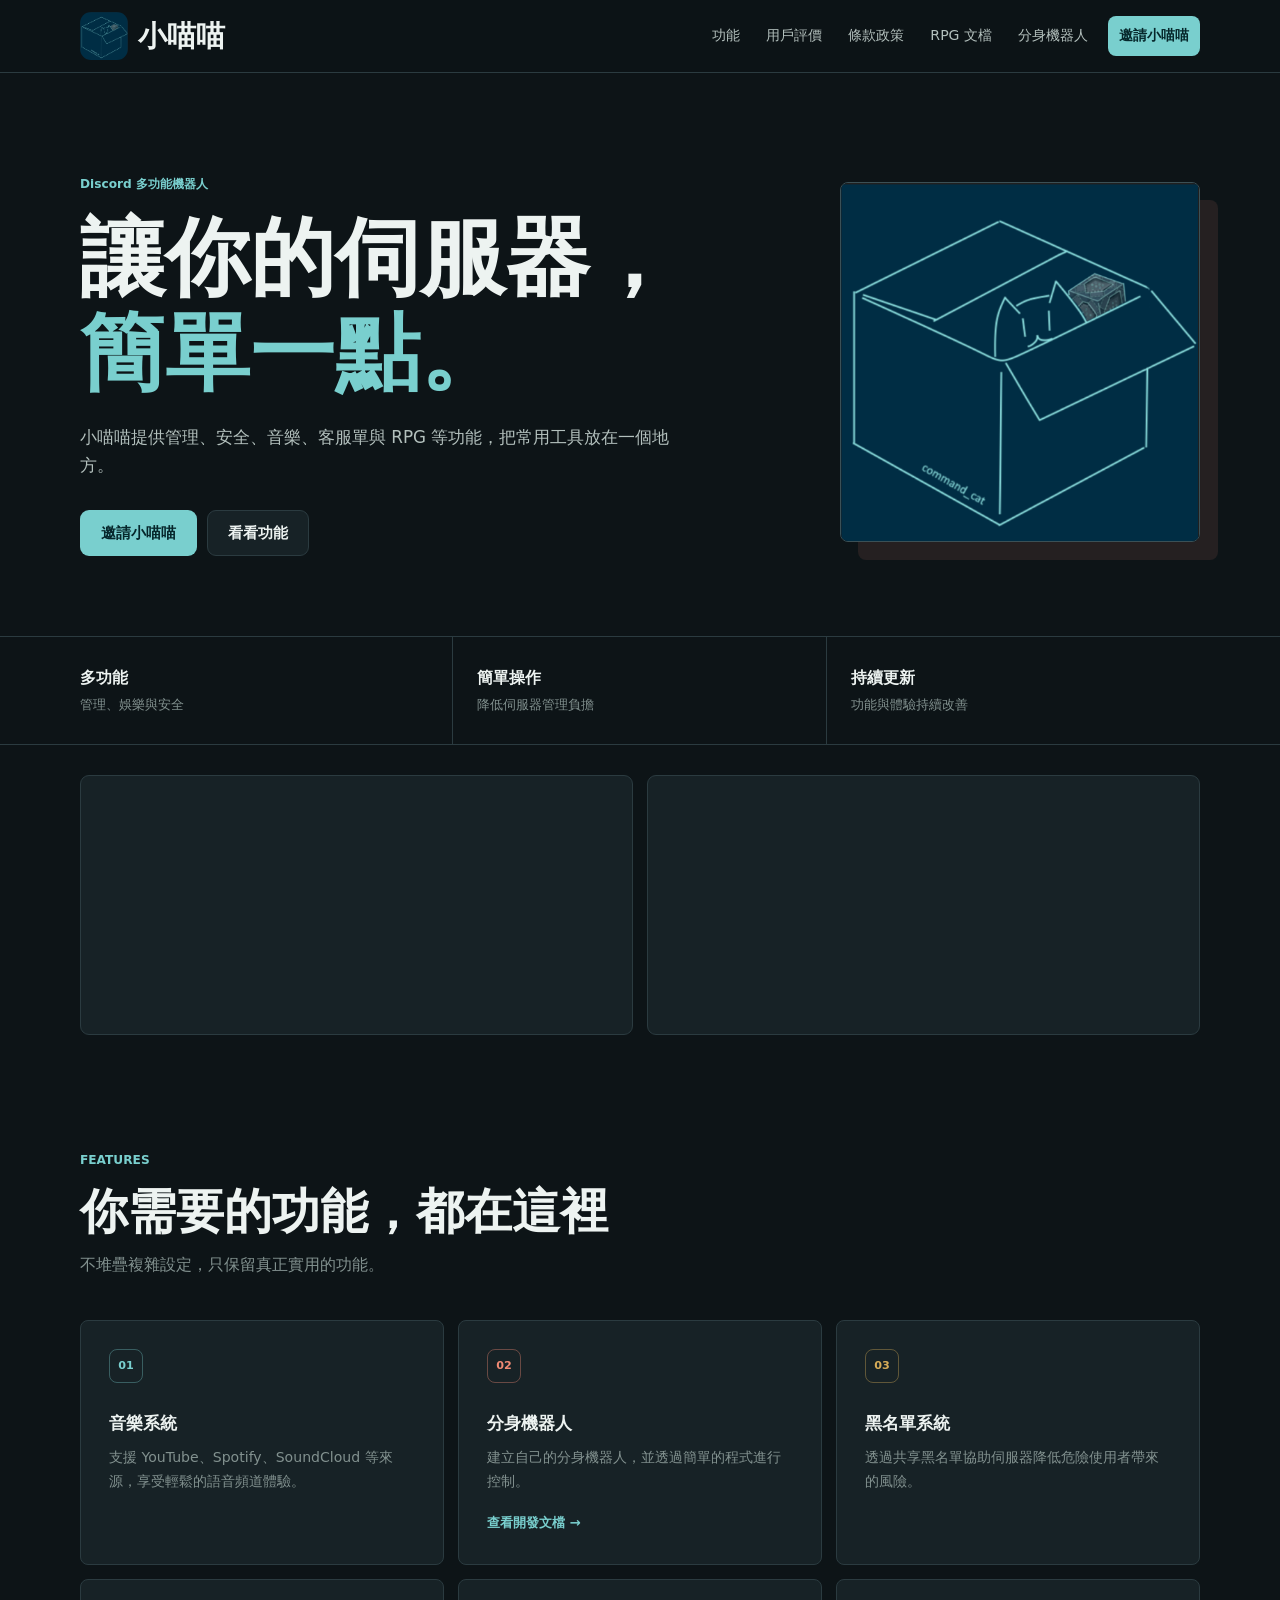
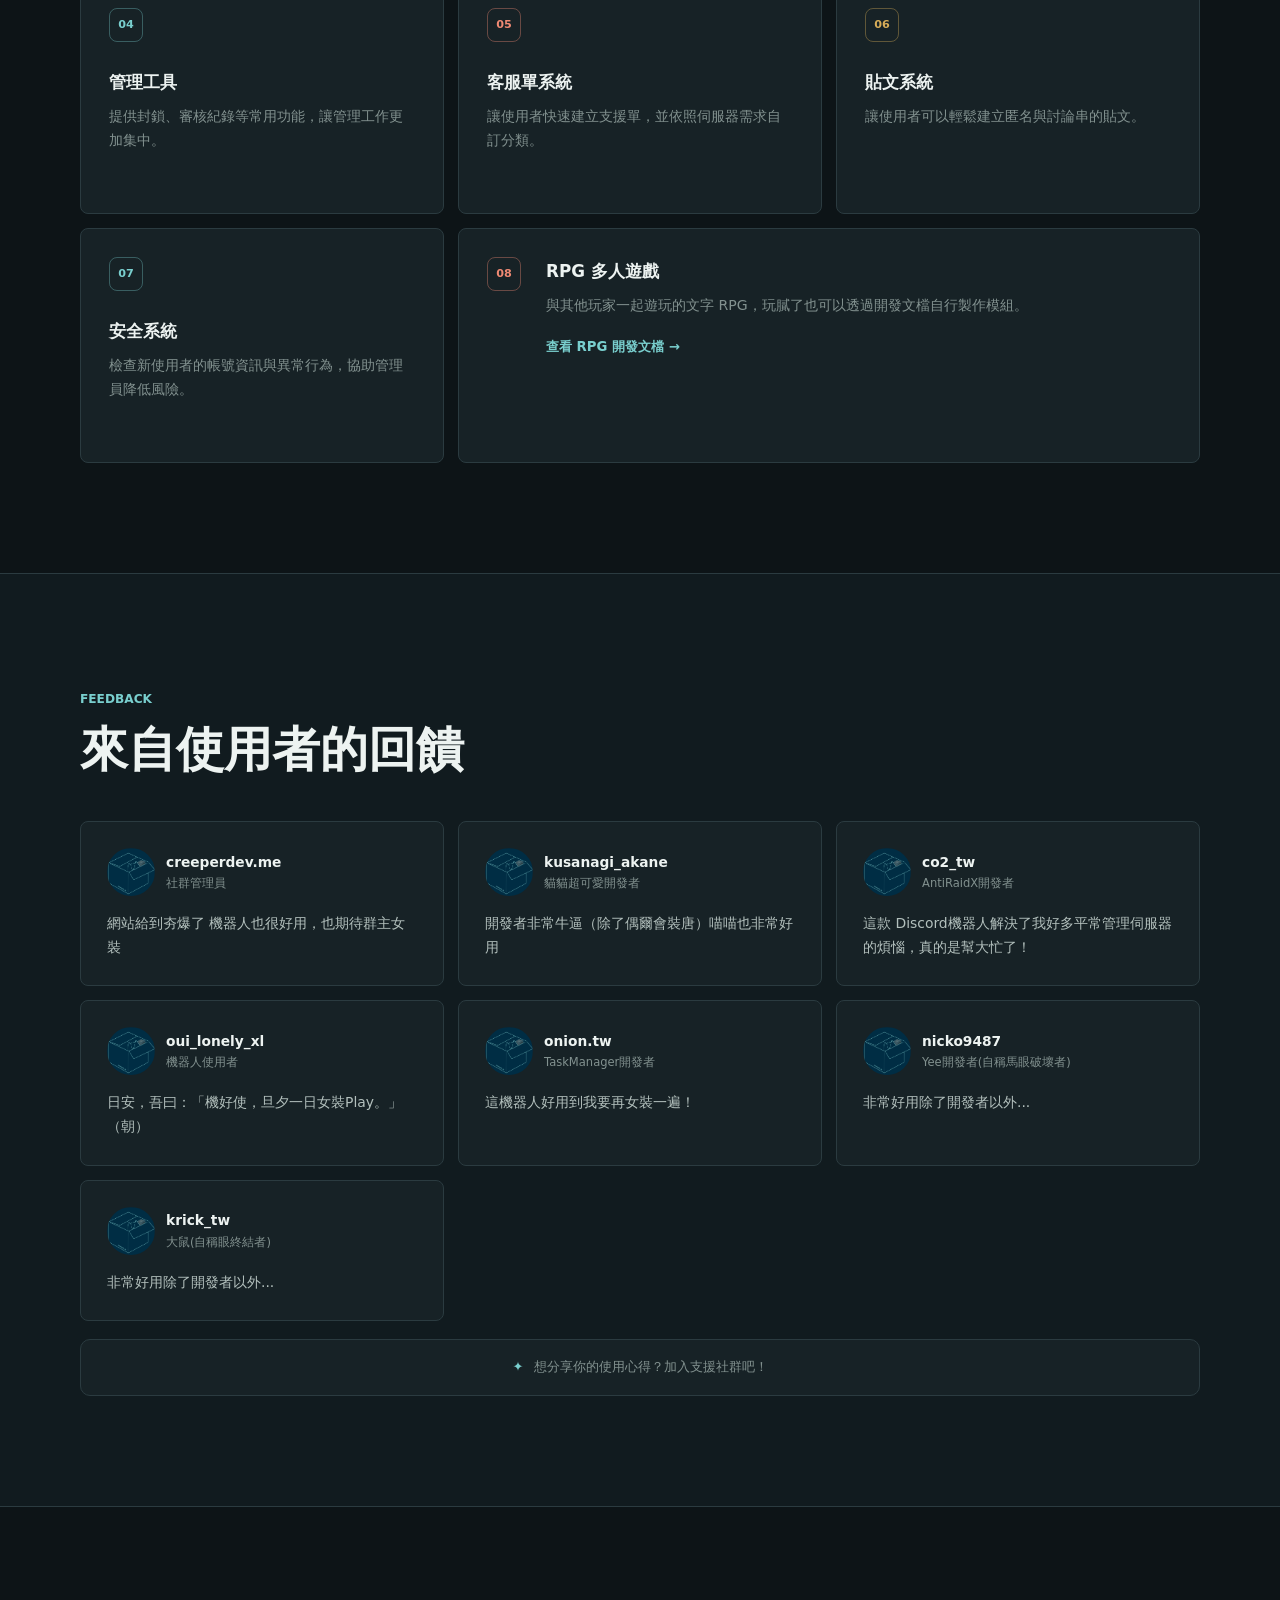
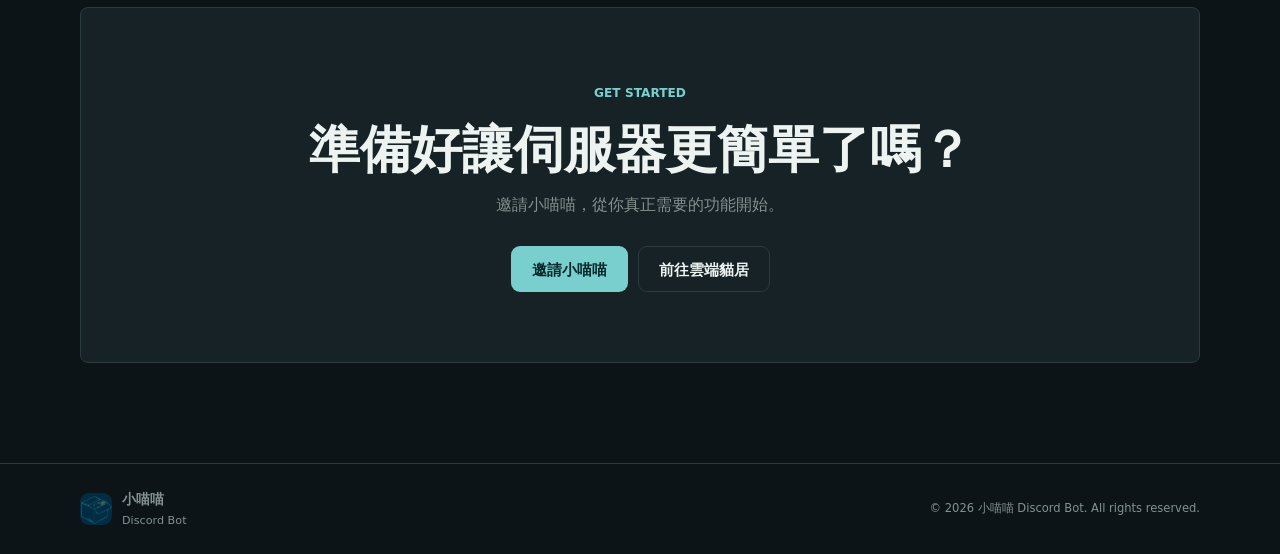
==== index.html @ 0ab93863 "[verified] fix: improve mobile layouts and visual theme" ====
<!DOCTYPE html>

<html lang="zh-TW">

<head>
  <meta charset="UTF-8">
  <meta name="viewport" content="width=device-width, initial-scale=1.0">
  <meta name="theme-color" content="#0d1417">
  <meta name="description" content="小喵喵是一款簡單、實用的 Discord 多功能機器人，提供管理、安全、音樂、客服單與 RPG 等功能。">
  <meta name="keywords" content="小喵喵, Discord Bot, Discord 機器人, 音樂, 管理, 安全, RPG, 遊戲">
  <meta property="og:title" content="小喵喵 Discord Bot">
  <meta property="og:description" content="讓 Discord 伺服器管理更簡單。">
  <meta property="og:type" content="website">
  <meta property="og:image" content="style/cat.png">


  <title>小喵喵｜Discord Bot</title>

  <link rel="icon" href="style/cat.png" type="image/x-icon">
  <link rel="stylesheet" href="style/index.css">
  <link rel="stylesheet" href="style/responsive.css">


</head>

<body>
  <header class="site-header">
    <div class="container header-container">
      <a class="logo" href="#">
        <img src="style/cat.png" alt="小喵喵">
        <span>小喵喵</span>
      </a>


      <button class="menu-toggle" id="menuToggle" aria-label="開啟選單" aria-controls="mainNav" aria-expanded="false">
        <span></span>
        <span></span>
        <span></span>
      </button>

      <nav id="mainNav">
        <a href="#features">功能</a>
        <a href="#feedback">用戶評價</a>
        <a href="bot-terms.html">條款政策</a>
        <a href="rpg-document.html">RPG 文檔</a>
        <a href="fakebot-document.html">分身機器人</a>
        <a class="nav-invite" href="#invite">邀請小喵喵</a>
      </nav>
    </div>
  </header>

  <main>
    <section class="hero">
      <div class="container hero-container">
        <div class="hero-content">
          <span class="eyebrow">Discord 多功能機器人</span>
          <h1>讓你的伺服器，<br><span>簡單一點。</span></h1>
          <p>小喵喵提供管理、安全、音樂、客服單與 RPG 等功能，把常用工具放在一個地方。</p>

          <div class="hero-actions">
            <button class="btn btn-primary" data-url="invite">邀請小喵喵</button>
            <a class="btn btn-secondary" href="#features">看看功能</a>
          </div>
        </div>
        <div class="hero-media" aria-hidden="true">
          <img src="style/cat.png" alt="">
        </div>
      </div>
    </section>

    <section class="stats">
      <div class="container stats-grid">
        <div class="stat">
          <strong>多功能</strong>
          <span>管理、娛樂與安全</span>
        </div>
        <div class="stat">
          <strong>簡單操作</strong>
          <span>降低伺服器管理負擔</span>
        </div>
        <div class="stat">
          <strong>持續更新</strong>
          <span>功能與體驗持續改善</span>
        </div>
      </div>
    </section>

    <section class="community">
      <div class="container community-grid">
        <iframe src="https://dctw.xyz/widget/b/1144161789832069141?theme=dark" title="小喵喵伺服器狀態" loading="lazy"
          scrolling="no"></iframe>

        <iframe src="https://dctw.xyz/widget/s/1061475265924038758?theme=dark" title="小喵喵社群資訊" loading="lazy"
          scrolling="no"></iframe>
      </div>
    </section>

    <section id="features" class="section">
      <div class="container">
        <div class="section-heading">
          <span class="eyebrow">FEATURES</span>
          <h2>你需要的功能，都在這裡</h2>
          <p>不堆疊複雜設定，只保留真正實用的功能。</p>
        </div>

        <div class="feature-grid">
          <article class="feature-card">
            <div class="feature-icon">01</div>
            <h3>音樂系統</h3>
            <p>支援 YouTube、Spotify、SoundCloud 等來源，享受輕鬆的語音頻道體驗。</p>
          </article>

          <article class="feature-card">
            <div class="feature-icon">02</div>
            <h3>分身機器人</h3>
            <p>建立自己的分身機器人，並透過簡單的程式進行控制。</p>
            <a href="fakebot-document.html">查看開發文檔 →</a>
          </article>

          <article class="feature-card">
            <div class="feature-icon">03</div>
            <h3>黑名單系統</h3>
            <p>透過共享黑名單協助伺服器降低危險使用者帶來的風險。</p>
          </article>

          <article class="feature-card">
            <div class="feature-icon">04</div>
            <h3>管理工具</h3>
            <p>提供封鎖、審核紀錄等常用功能，讓管理工作更加集中。</p>
          </article>

          <article class="feature-card">
            <div class="feature-icon">05</div>
            <h3>客服單系統</h3>
            <p>讓使用者快速建立支援單，並依照伺服器需求自訂分類。</p>
          </article>

          <article class="feature-card">
            <div class="feature-icon">06</div>
            <h3>貼文系統</h3>
            <p>讓使用者可以輕鬆建立匿名與討論串的貼文。</p>
          </article>

          <article class="feature-card">
            <div class="feature-icon">07</div>
            <h3>安全系統</h3>
            <p>檢查新使用者的帳號資訊與異常行為，協助管理員降低風險。</p>
          </article>

          <article class="feature-card feature-card-wide">
            <div class="feature-icon">08</div>
            <div>
              <h3>RPG 多人遊戲</h3>
              <p>與其他玩家一起遊玩的文字 RPG，玩膩了也可以透過開發文檔自行製作模組。</p>
              <a href="rpg-document.html">查看 RPG 開發文檔 →</a>
            </div>
          </article>
        </div>
      </div>
    </section>

    <section id="feedback" class="section feedback-section">
      <div class="container">
        <div class="section-heading">
          <span class="eyebrow">FEEDBACK</span>
          <h2>來自使用者的回饋</h2>
        </div>

        <div class="feedback-grid">
          <article class="feedback-card">
            <div class="feedback-top">
              <div class="avatar">
                <img
                  src="https://images-ext-1.discordapp.net/external/4PorktiHGBmKQOGruqdkGqk87f3igFtTkM14SnPvnps/%3Fsize%3D1024/https/cdn.discordapp.com/avatars/1340225178118000662/25836aeee5f87aa76a427d06342e6420.png?format=webp&quality=lossless"
                  alt="使用者頭像">
              </div>
              <div>
                <strong>creeperdev.me</strong>
                <span>社群管理員</span>
              </div>
            </div>
            <p>網站給到夯爆了 機器人也很好用，也期待群主女裝</p>
          </article>
          <article class="feedback-card">
            <div class="feedback-top">
              <div class="avatar">
                <img
                  src="https://images-ext-1.discordapp.net/external/-4fIVZwsuBxIRwLXqI_TkK-kMmHQayVOnKsjU_uP71k/%3Fsize%3D1024/https/cdn.discordapp.com/avatars/964849855396741130/2c8fe38b969f480d52d789b4180abd3e.png?format=webp&quality=lossless"
                  alt="使用者頭像">
              </div>
              <div>
                <strong>kusanagi_akane</strong>
                <span>貓貓超可愛開發者</span>
              </div>
            </div>
            <p>開發者非常牛逼（除了偶爾會裝唐）喵喵也非常好用</p>
          </article>
          <article class="feedback-card">
            <div class="feedback-top">
              <div class="avatar">
                <img
                  src="https://images-ext-1.discordapp.net/external/2IodCbqxaSbYbit3bhqvq7t9Uc3GHZZKcQO2Nq4dFlE/%3Fsize%3D1024/https/cdn.discordapp.com/avatars/1117757230129889351/1f05686b1ae85751c6f5c4ebeae7b10c.png?format=webp&quality=lossless"
                  alt="使用者頭像">
              </div>
              <div>
                <strong>co2_tw</strong>
                <span>AntiRaidX開發者</span>
              </div>
            </div>
            <p>這款 Discord機器人解決了我好多平常管理伺服器的煩惱，真的是幫大忙了！</p>
          </article>
          <article class="feedback-card">
            <div class="feedback-top">
              <div class="avatar">
                <img
                  src="https://images-ext-1.discordapp.net/external/bJFIYJO_eOxHP-26ZZ0p_cgpztaC8VW1fDiTHQhtWEg/%3Fsize%3D1024/https/cdn.discordapp.com/avatars/1070621326148112435/2c8a31f57cc2083783dcec895f3a98fa.png?format=webp&quality=lossless"
                  alt="使用者頭像">
              </div>
              <div>
                <strong>oui_lonely_xl</strong>
                <span>機器人使用者</span>
              </div>
            </div>
            <p>日安，吾曰：「機好使，旦夕一日女裝Play。」（朝）</p>
          </article>
          <article class="feedback-card">
            <div class="feedback-top">
              <div class="avatar">
                <img
                  src="https://images-ext-1.discordapp.net/external/Plsk0BloXTC4nSVth_mk3Bjb8BTSyLqOHTsC2wMHP4w/%3Fsize%3D1024/https/cdn.discordapp.com/avatars/852006773854306304/fcda7961605857bcb6edc3b45742f27b.png?format=webp&quality=lossless"
                  alt="使用者頭像">
              </div>
              <div>
                <strong>onion.tw</strong>
                <span>TaskManager開發者</span>
              </div>
            </div>
            <p>這機器人好用到我要再女裝一遍！</p>
          </article>
          <article class="feedback-card">
            <div class="feedback-top">
              <div class="avatar">
                <img
                  src="https://images-ext-1.discordapp.net/external/r7lmgTbBTED7C5vQohZZR7ZNhlxGXIi2_ipp4VvIlsY/%3Fsize%3D1024/https/cdn.discordapp.com/avatars/849221915856207895/63645f024b61b9c5e4445033ca82c15c.png?format=webp&quality=lossless"
                  alt="使用者頭像">
              </div>
              <div>
                <strong>nicko9487</strong>
                <span>Yee開發者(自稱馬眼破壞者)</span>
              </div>
            </div>
            <p>非常好用除了開發者以外...</p>
          </article>
          <article class="feedback-card">
            <div class="feedback-top">
              <div class="avatar">
                <img
                  src="https://images-ext-1.discordapp.net/external/orLZLuwyfIE5zKvseJQNLR4tysZvetoLhujBBfCiJBs/%3Fsize%3D1024/https/cdn.discordapp.com/avatars/747071881169076264/14e6d55a15ace212ff8dd48ce122ae23.png?format=webp&quality=lossless"
                  alt="使用者頭像">
              </div>
              <div>
                <strong>krick_tw</strong>
                <span>大鼠(自稱眼終結者)</span>
              </div>
            </div>
            <p>非常好用除了開發者以外...</p>
          </article>
        </div>

        <div class="feedback-note">
          <span>✦</span>
          想分享你的使用心得？加入支援社群吧！
        </div>
      </div>
    </section>

    <section id="invite" class="invite-section">
      <div class="container">
        <div class="invite-box">
          <span class="eyebrow">GET STARTED</span>
          <h2>準備好讓伺服器更簡單了嗎？</h2>
          <p>邀請小喵喵，從你真正需要的功能開始。</p>
          <div class="hero-actions">
            <a class="btn btn-primary" href="https://discord.com/oauth2/authorize?client_id=1144161789832069141">
              邀請小喵喵
            </a>
            <a class="btn btn-secondary" href="https://dctw.xyz/servers/1404587685645123665">
              前往雲端貓居
            </a>
          </div>
        </div>
      </div>
    </section>
  </main>

  <footer>
    <div class="container footer-container">
      <div class="footer-brand">
        <img src="style/cat.png" alt="小喵喵">
        <div>
          <strong>小喵喵</strong>
          <span>Discord Bot</span>
        </div>
      </div>
      <p>© 2026 小喵喵 Discord Bot. All rights reserved.</p>
    </div>
  </footer>

  <script src="script/redirect.js"></script>


</body>

</html>
---- style/index.css ----
:root {
  --bg: #111214;
  --bg-soft: #17181b;
  --surface: #1c1e21;
  --surface-hover: #22252a;
  --border: #2a2d32;
  --text: #f1f1f1;
  --text-soft: #a8abb2;
  --text-muted: #747880;
  --accent: #d7b98e;
  --accent-hover: #e3c9a4;
  --accent-text: #151515;
  --radius: 14px;
  --container: 1120px;
}

* {
  margin: 0;
  padding: 0;
  box-sizing: border-box;
}

html {
  scroll-behavior: smooth;
  scroll-padding-top: 90px;
}

body {
  min-height: 100vh;
  overflow-x: hidden;
  font-family: system-ui, -apple-system, "Segoe UI", sans-serif;
  background: var(--bg);
  color: var(--text);
  line-height: 1.7;
}

body.menu-open {
  overflow: hidden;
}

a {
  color: inherit;
  text-decoration: none;
}

button,
a {
  -webkit-tap-highlight-color: transparent;
}

button {
  font: inherit;
}

.container {
  width: min(calc(100% - 40px), var(--container));
  margin: 0 auto;
}

.site-header {
  position: sticky;
  top: 0;
  z-index: 100;
  background: rgba(17, 18, 20, .92);
  border-bottom: 1px solid rgba(255, 255, 255, .05);
  backdrop-filter: blur(14px);
}

.header-container {
  min-height: 72px;
  display: flex;
  align-items: center;
  justify-content: space-between;
}

.logo {
  display: inline-flex;
  align-items: center;
  gap: 10px;
  font-size: 1.8rem;
  font-weight: 700;
}

.logo img {
  width: 48px;
  height: 48px;
  object-fit: cover;
  border-radius: 11px;
}

nav {
  display: flex;
  align-items: center;
  gap: 4px;
}

nav a {
  padding: 8px 11px;
  color: var(--text-soft);
  font-size: .88rem;
  border-radius: 8px;
  transition: color .2s, background .2s;
}

nav a:hover,
nav a:focus-visible {
  color: var(--text);
  background: var(--surface);
}

nav .nav-invite {
  margin-left: 5px;
  color: var(--accent-text);
  background: var(--accent);
  font-weight: 600;
}

nav .nav-invite:hover {
  color: var(--accent-text);
  background: var(--accent-hover);
}

.menu-toggle {
  display: none;
  width: 42px;
  height: 42px;
  padding: 9px;
  border: 1px solid var(--border);
  border-radius: 9px;
  background: var(--surface);
  cursor: pointer;
}

.menu-toggle span {
  display: block;
  width: 100%;
  height: 2px;
  margin: 5px 0;
  background: var(--text);
  transition: transform .2s, opacity .2s;
}

.hero {
  padding: 120px 0 80px;
  border-bottom: 1px solid var(--border);
}

.hero-container {
  display: grid;
  grid-template-columns: 1.3fr .7fr;
  gap: 80px;
  align-items: center;
}

.hero-content {
  max-width: 720px;
}

.eyebrow {
  display: inline-block;
  margin-bottom: 16px;
  color: var(--accent);
  font-size: .76rem;
  font-weight: 700;
  letter-spacing: .14em;
}

.hero h1 {
  max-width: 700px;
  margin-bottom: 22px;
  font-size: clamp(2.7rem, 7vw, 5.3rem);
  font-weight: 700;
  line-height: 1.12;
  letter-spacing: -.04em;
}

.hero h1 span {
  color: var(--accent);
}

.hero p {
  max-width: 600px;
  margin-bottom: 30px;
  color: var(--text-soft);
  font-size: 1.05rem;
}

.hero-actions {
  display: flex;
  align-items: center;
  flex-wrap: wrap;
  gap: 10px;
}

.btn {
  display: inline-flex;
  align-items: center;
  justify-content: center;
  min-height: 46px;
  padding: 0 20px;
  border: 1px solid transparent;
  border-radius: 9px;
  cursor: pointer;
  font-size: .92rem;
  font-weight: 600;
  transition: transform .2s, background .2s, border-color .2s;
}

.btn:hover {
  transform: translateY(-1px);
}

.btn-primary {
  color: var(--accent-text);
  background: var(--accent);
}

.btn-primary:hover {
  background: var(--accent-hover);
}

.btn-secondary {
  color: var(--text);
  background: var(--surface);
  border-color: var(--border);
}

.btn-secondary:hover {
  background: var(--surface-hover);
  border-color: #373a40;
}

.hero-card {
  position: relative;
  min-height: 310px;
  padding: 34px;
  display: flex;
  flex-direction: column;
  justify-content: flex-end;
  gap: 16px;
  background: var(--surface);
  border: 1px solid var(--border);
  border-radius: 20px;
}

.hero-card::before {
  content: "";
  position: absolute;
  inset: 20px;
  border: 1px solid rgba(215, 185, 142, .12);
  border-radius: 14px;
  pointer-events: none;
}

.hero-card img {
  position: absolute;
  top: 42px;
  left: 42px;
  width: 100px;
  height: 100px;
  object-fit: cover;
  border-radius: 26px;
}

.hero-card div {
  display: flex;
  flex-direction: column;
  gap: 2px;
}

.hero-card strong {
  font-size: 1.3rem;
}

.hero-card div span {
  color: var(--text-muted);
  font-size: .82rem;
}

.status {
  position: absolute;
  top: 28px;
  right: 28px;
  display: inline-flex;
  align-items: center;
  gap: 7px;
  color: var(--text-muted);
  font-size: .75rem;
}

.status i {
  width: 7px;
  height: 7px;
  display: block;
  border-radius: 50%;
  background: #7f9f82;
}

.stats {
  border-bottom: 1px solid var(--border);
}

.stats-grid {
  display: grid;
  grid-template-columns: repeat(3, 1fr);
}

.stat {
  padding: 28px 24px;
  border-right: 1px solid var(--border);
}

.stat:first-child {
  padding-left: 0;
}

.stat:last-child {
  border-right: 0;
}

.stat strong,
.stat span {
  display: block;
}

.stat strong {
  margin-bottom: 3px;
  font-size: .98rem;
}

.stat span {
  color: var(--text-muted);
  font-size: .8rem;
}

.community {
  padding: 30px 0 0;
  background: #111214;
}

.community-grid {
  display: grid;
  grid-template-columns: repeat(2, minmax(0, 1fr));
  gap: 14px;
  background: #111214;
}

.community-grid iframe {
  display: block;
  width: 100%;
  height: 320px;
  margin: 0 auto;
  padding: 0;
  border: none;
  border-radius: 10px;
  background: #111214;
}

.card-label {
  margin-bottom: 10px;
  color: var(--text-muted);
  font-size: .75rem;
  font-weight: 600;
}

.community iframe {
  display: block;
  width: 100%;
  height: 260px;
  border: 0;
  border-radius: 9px;
  background: transparent;
}

.section {
  padding: 110px 0;
}

.section-heading {
  max-width: 650px;
  margin-bottom: 42px;
}

.section-heading .eyebrow {
  margin-bottom: 10px;
}

.section-heading h2 {
  margin-bottom: 10px;
  font-size: clamp(2rem, 4vw, 3rem);
  line-height: 1.25;
  letter-spacing: -.025em;
}

.section-heading p {
  color: var(--text-muted);
}

.feature-grid {
  display: grid;
  grid-template-columns: repeat(3, 1fr);
  gap: 14px;
}

.feature-card {
  min-height: 235px;
  padding: 28px;
  background: var(--surface);
  border: 1px solid var(--border);
  border-radius: var(--radius);
  transition: background .2s, border-color .2s, transform .2s;
}

.feature-card:hover {
  background: var(--surface-hover);
  border-color: #34373d;
  transform: translateY(-2px);
}

.feature-card-wide {
  grid-column: span 2;
  min-height: auto;
  display: flex;
  gap: 25px;
}

.feature-icon {
  width: 34px;
  height: 34px;
  display: flex;
  align-items: center;
  justify-content: center;
  flex-shrink: 0;
  margin-bottom: 26px;
  color: var(--accent);
  border: 1px solid rgba(215, 185, 142, .3);
  border-radius: 8px;
  font-size: .7rem;
  font-weight: 700;
}

.feature-card-wide .feature-icon {
  margin-bottom: 0;
}

.feature-card h3 {
  margin-bottom: 9px;
  font-size: 1.05rem;
}

.feature-card p {
  color: var(--text-muted);
  font-size: .88rem;
}

.feature-card a {
  display: inline-block;
  margin-top: 18px;
  color: var(--accent);
  font-size: .83rem;
  font-weight: 600;
}

.feature-card a:hover {
  color: var(--accent-hover);
}

.feedback-section {
  background: var(--bg-soft);
  border-top: 1px solid var(--border);
  border-bottom: 1px solid var(--border);
}

.feedback-grid {
  display: grid;
  grid-template-columns: repeat(3, 1fr);
  gap: 14px;
}

.feedback-card {
  padding: 26px;
  background: var(--surface);
  border: 1px solid var(--border);
  border-radius: var(--radius);
}

.feedback-top {
  display: flex;
  align-items: center;
  gap: 11px;
  margin-bottom: 16px;
}

.avatar {
  width: 48px;
  height: 48px;
  display: flex;
  align-items: center;
  justify-content: center;
  flex-shrink: 0;
  color: var(--accent);
  background: rgba(215, 185, 142, .1);
  border-radius: 50%;
  font-weight: 700;
  overflow: hidden;
  border-radius: 50%;
}

.avatar img {
  width: 100%;
  height: 100%;
  object-fit: cover;
  display: block;
}

.feedback-top strong,
.feedback-top span {
  display: block;
}

.feedback-top strong {
  font-size: .86rem;
}

.feedback-top span {
  color: var(--text-muted);
  font-size: .72rem;
}

.rating {
  margin-bottom: 10px;
  color: var(--accent);
  font-size: .82rem;
  letter-spacing: 2px;
}

.feedback-card p {
  color: var(--text-soft);
  font-size: .87rem;
}

.feedback-note {
  margin-top: 18px;
  padding: 16px 20px;
  color: var(--text-muted);
  background: var(--surface);
  border: 1px solid var(--border);
  border-radius: 10px;
  text-align: center;
  font-size: .82rem;
}

.feedback-note span {
  margin-right: 6px;
  color: var(--accent);
}

.invite-section {
  padding: 100px 0;
}

.invite-box {
  padding: 70px 40px;
  text-align: center;
  background: var(--surface);
  border: 1px solid var(--border);
  border-radius: 20px;
}

.invite-box h2 {
  margin-bottom: 10px;
  font-size: clamp(2rem, 5vw, 3.2rem);
  line-height: 1.2;
}

.invite-box p {
  margin-bottom: 28px;
  color: var(--text-muted);
}

.invite-box .hero-actions {
  justify-content: center;
}

footer {
  border-top: 1px solid var(--border);
}

.footer-container {
  min-height: 90px;
  display: flex;
  align-items: center;
  justify-content: space-between;
  gap: 20px;
}

.footer-brand {
  display: flex;
  align-items: center;
  gap: 10px;
}

.footer-brand img {
  width: 32px;
  height: 32px;
  border-radius: 9px;
}

.footer-brand strong,
.footer-brand span {
  display: block;
}

.footer-brand strong {
  font-size: .85rem;
}

.footer-brand span {
  color: var(--text-muted);
  font-size: .7rem;
}

footer p {
  color: var(--text-muted);
  font-size: .72rem;
}

@media (max-width: 760px) {
  .container {
    width: min(calc(100% - 28px), var(--container));
  }

  .site-header {
    position: sticky;
  }

  .header-container {
    min-height: 64px;
  }

  .menu-toggle {
    display: block;
    position: relative;
    z-index: 102;
  }

  nav {
    position: fixed;
    inset: 64px 0 auto 0;
    padding: 15px;
    display: flex;
    flex-direction: column;
    align-items: stretch;
    gap: 3px;
    background: rgba(17, 18, 20, .98);
    border-bottom: 1px solid var(--border);
    box-shadow: 0 12px 30px rgba(0, 0, 0, .25);
    transform: translateY(-110%);
    opacity: 0;
    visibility: hidden;
    pointer-events: none;
    transition: transform .25s ease, opacity .2s ease, visibility .25s;
  }

  nav.open {
    transform: translateY(0);
    opacity: 1;
    visibility: visible;
    pointer-events: auto;
  }

  .menu-toggle[aria-expanded="true"] span:nth-child(1) {
    transform: translateY(7px) rotate(45deg);
  }

  .menu-toggle[aria-expanded="true"] span:nth-child(2) {
    opacity: 0;
  }

  .menu-toggle[aria-expanded="true"] span:nth-child(3) {
    transform: translateY(-7px) rotate(-45deg);
  }

  nav a {
    padding: 12px;
  }

  nav .nav-invite {
    margin: 5px 0 0;
    text-align: center;
  }

  .hero {
    padding: 85px 0 60px;
  }

  .hero h1 {
    font-size: clamp(2.5rem, 12vw, 4rem);
  }

  .hero p {
    font-size: .95rem;
  }

  .stats-grid {
    grid-template-columns: 1fr;
  }

  .stat,
  .stat:first-child {
    padding: 20px 0;
    border-right: 0;
    border-bottom: 1px solid var(--border);
  }

  .stat:last-child {
    border-bottom: 0;
  }

  .community-grid,
  .feedback-grid {
    grid-template-columns: 1fr;
  }

  .section {
    padding: 80px 0;
  }

  .feature-grid {
    grid-template-columns: 1fr;
  }

  .feature-card-wide {
    grid-column: auto;
    display: block;
  }

  .feature-card-wide .feature-icon {
    margin-bottom: 26px;
  }

  .invite-section {
    padding: 70px 0;
  }

  .invite-box {
    padding: 55px 22px;
  }

  .footer-container {
    padding: 24px 0;
    flex-direction: column;
    align-items: flex-start;
  }
}
---- style/responsive.css ----
:root {
  --bg: #0d1417;
  --bg-soft: #111b1f;
  --surface: #172226;
  --surface-hover: #1d2c31;
  --border: #2b3b40;
  --border-strong: #3b5056;
  --text: #edf3f1;
  --text-soft: #b3c0bd;
  --text-muted: #82918f;
  --accent: #79cfce;
  --accent-hover: #a2e2df;
  --accent-text: #06272b;
  --accent-warm: #f08a74;
  --accent-gold: #d8ad58;
  --radius: 8px;
}

body {
  background: var(--bg);
  color: var(--text);
}

:focus-visible {
  outline: 2px solid var(--accent);
  outline-offset: 3px;
}

.site-header,
.document-header {
  background: rgba(13, 20, 23, .95);
  border-bottom-color: var(--border);
}

.site-header #mainNav .nav-invite,
.btn-primary,
.btn-generate,
#inviteBtnBottom,
.document-header + .error-hero .btn-primary {
  color: var(--accent-text);
  background: var(--accent);
}

.site-header #mainNav .nav-invite:hover,
.btn-primary:hover,
.btn-generate:hover,
#inviteBtnBottom:hover,
.document-header + .error-hero .btn-primary:hover {
  color: var(--accent-text);
  background: var(--accent-hover);
}

.hero {
  padding: 96px 0 80px;
}

.hero-container {
  gap: clamp(40px, 7vw, 88px);
}

.hero-media {
  display: flex;
  justify-content: flex-end;
}

.hero-media img {
  width: min(100%, 360px);
  aspect-ratio: 1;
  display: block;
  object-fit: cover;
  border: 1px solid var(--border-strong);
  border-radius: var(--radius);
  box-shadow: 18px 18px 0 rgba(240, 138, 116, .1);
}

.eyebrow,
.hero h1,
.section-heading h2,
.rating,
.error-code {
  letter-spacing: 0;
}

.btn-secondary,
.feature-card,
.feedback-card,
.feedback-note,
.invite-box {
  border-color: var(--border);
}

.btn-secondary:hover,
.feature-card:hover {
  border-color: var(--border-strong);
}

.community,
.community-grid {
  background: var(--bg);
}

.community-grid iframe {
  background: var(--surface);
  border: 1px solid var(--border);
}

.feature-icon {
  border-color: rgba(121, 207, 206, .35);
}

.feature-card:nth-child(3n + 2) .feature-icon {
  color: var(--accent-warm);
  border-color: rgba(240, 138, 116, .38);
}

.feature-card:nth-child(3n) .feature-icon {
  color: var(--accent-gold);
  border-color: rgba(216, 173, 88, .38);
}

.avatar {
  background-color: rgba(121, 207, 206, .1);
  background-image: url("cat.png");
  background-position: center;
  background-size: cover;
}

.invite-box {
  border-radius: var(--radius);
}

/* Documentation pages keep a visible, horizontally scrollable section index. */
.document-header .header-container {
  gap: 20px;
}

.document-header .logo {
  color: var(--text);
}

.document-menu-toggle {
  display: none;
  width: 42px;
  height: 42px;
  padding: 9px;
  border: 1px solid var(--border);
  border-radius: var(--radius);
  background: var(--surface);
  cursor: pointer;
}

.document-menu-toggle span {
  width: 100%;
  height: 2px;
  display: block;
  margin: 5px 0;
  background: var(--text);
  transition: transform .2s, opacity .2s;
}

.document-header nav {
  position: static;
  inset: auto;
  min-width: 0;
  padding: 0;
  display: flex;
  flex-direction: row;
  align-items: center;
  gap: 3px;
  overflow-x: auto;
  background: transparent;
  border: 0;
  box-shadow: none;
  transform: none;
  opacity: 1;
  visibility: visible;
  pointer-events: auto;
  scrollbar-width: thin;
}

.document-header nav::-webkit-scrollbar {
  height: 6px;
}

.document-header nav::-webkit-scrollbar-thumb {
  background: var(--border-strong);
  border-radius: 6px;
}

.document-header nav > li {
  display: block;
  flex: 0 0 auto;
  list-style: none;
}

.document-header nav ul {
  width: max-content;
  display: flex;
  align-items: center;
  gap: 3px;
  margin: 0;
  padding: 0;
  list-style: none;
}

.document-header nav a {
  min-height: 42px;
  display: flex;
  align-items: center;
  padding: 8px 10px;
  color: var(--text-muted);
  white-space: nowrap;
}

.document-header nav a:hover,
.document-header nav a:focus-visible {
  color: var(--text);
  background: var(--surface);
}

.document-header + .hero {
  padding-top: 58px;
}

.document-header + .hero p,
section.container > p {
  color: var(--text-soft);
}

td {
  color: var(--text-soft);
}

footer,
footer p {
  color: var(--text-muted);
}

.code-block,
.generator-container,
.cta {
  background: var(--surface);
  border-color: var(--border);
}

.code-block pre {
  max-width: 100%;
  scrollbar-color: var(--border-strong) var(--surface);
  scrollbar-width: thin;
}

.code-block pre::-webkit-scrollbar,
table::-webkit-scrollbar {
  height: 8px;
}

.code-block pre::-webkit-scrollbar-thumb,
table::-webkit-scrollbar-thumb {
  background: var(--border-strong);
  border-radius: 8px;
}

.copy-btn {
  min-width: 44px;
  min-height: 36px;
  color: var(--text-soft);
  background: var(--surface-hover);
  border-color: var(--border-strong);
}

.warning-card {
  background: rgba(216, 173, 88, .06);
  border-color: rgba(216, 173, 88, .28);
  border-left-color: var(--accent-gold);
}

.warning-card strong,
.generator-container label {
  color: var(--accent-gold);
}

.terms-page {
  padding-top: 64px;
  padding-bottom: 72px;
}

.terms-header {
  max-width: 760px;
  margin-bottom: 38px;
}

.terms-header h1 {
  margin: 0 0 12px;
  font-size: clamp(2.15rem, 5vw, 3.5rem);
  line-height: 1.2;
}

.terms-header p {
  margin: 0;
}

.terms-card {
  background: var(--surface);
  border-color: var(--border);
  border-radius: var(--radius);
}

.terms-card h2 {
  border-bottom-color: var(--border);
}

.highlight-box {
  background: rgba(121, 207, 206, .06);
  border-color: rgba(121, 207, 206, .2);
  border-left-color: var(--accent);
}

.error-code {
  color: var(--accent);
}

@media (max-width: 850px) {
  table {
    width: 100%;
    max-width: 100%;
    min-width: 0;
    white-space: normal;
    scrollbar-color: var(--border-strong) var(--surface);
    scrollbar-width: thin;
  }

  table > tbody {
    width: 100%;
    min-width: 620px;
    display: table;
    border-collapse: collapse;
  }

  #libs-variables table > tbody {
    min-width: 850px;
  }
}

@media (max-width: 760px) {
  .site-header #mainNav {
    background: rgba(13, 20, 23, .99);
  }

  .site-header #mainNav a {
    min-height: 44px;
    display: flex;
    align-items: center;
    padding: 10px 12px;
  }

  .hero {
    padding: 48px 0 54px;
  }

  .hero-container {
    grid-template-columns: 1fr;
    gap: 28px;
  }

  .hero-media {
    grid-row: 1;
    justify-content: flex-start;
  }

  .hero-media img {
    width: 104px;
    box-shadow: 9px 9px 0 rgba(240, 138, 116, .12);
  }

  .section {
    padding: 68px 0;
  }

  .feature-card {
    min-height: 0;
    padding: 22px;
  }

  .invite-box {
    padding: 48px 20px;
  }

  .document-header .header-container {
    min-height: auto;
    width: 100%;
    display: grid;
    grid-template-columns: minmax(0, 1fr) auto;
    gap: 0;
  }

  .document-header .logo {
    width: auto;
    min-height: 62px;
    margin-left: 14px;
  }

  .document-menu-toggle {
    display: block;
    align-self: center;
    margin-right: 14px;
  }

  .document-menu-toggle[aria-expanded="true"] span:nth-child(1) {
    transform: translateY(7px) rotate(45deg);
  }

  .document-menu-toggle[aria-expanded="true"] span:nth-child(2) {
    opacity: 0;
  }

  .document-menu-toggle[aria-expanded="true"] span:nth-child(3) {
    transform: translateY(-7px) rotate(-45deg);
  }

  .document-header nav {
    grid-column: 1 / -1;
    width: 100%;
    max-height: 0;
    padding: 0 14px;
    display: block;
    overflow: hidden;
    border-top: 1px solid var(--border);
    opacity: 0;
    visibility: hidden;
    transition: max-height .25s ease, padding .25s ease, opacity .2s, visibility .25s;
  }

  .document-header nav.open {
    max-height: min(70vh, 460px);
    padding: 8px 14px 12px;
    overflow-y: auto;
    opacity: 1;
    visibility: visible;
  }

  .document-header nav ul {
    width: 100%;
    display: block;
  }

  .document-header nav > li,
  .document-header nav li {
    width: 100%;
  }

  .document-header nav a {
    min-height: 44px;
    padding: 9px 10px;
    font-size: .84rem;
  }

  .document-header.simple-header .header-container {
    width: min(calc(100% - 28px), 1120px);
    display: flex;
  }

  .document-header.simple-header .logo {
    margin-left: 0;
  }

  .document-header.simple-header nav {
    width: auto;
    max-height: none;
    padding: 0;
    display: flex;
    overflow: visible;
    border-top: 0;
    opacity: 1;
    visibility: visible;
  }

  .document-header.simple-header nav ul {
    width: auto;
    display: flex;
  }

  .document-header + .hero {
    padding-top: 38px;
  }

  .code-block {
    padding: 56px 16px 18px;
  }

  .code-block h3 {
    margin-top: -38px;
    padding-right: 70px;
  }

  .code-block pre {
    font-size: .78rem;
  }

  .copy-btn {
    top: 10px;
    right: 10px;
  }

  .warning-card,
  .generator-container {
    padding: 18px;
  }

  .terms-page {
    padding-top: 42px;
    padding-bottom: 52px;
  }

  .terms-card {
    padding: 25px 20px;
  }

  .terms-card h2 {
    overflow-wrap: anywhere;
  }
}

@media (max-width: 480px) {
  .site-header .logo {
    font-size: 1.35rem;
  }

  .site-header .logo img {
    width: 42px;
    height: 42px;
  }

  .hero-actions {
    align-items: stretch;
    flex-direction: column;
  }

  .btn {
    width: 100%;
    min-height: 48px;
  }

  .community-grid iframe {
    height: 230px;
  }

  .section-heading {
    margin-bottom: 30px;
  }

  .terms-card {
    padding: 22px 17px;
  }

  .footer-container {
    align-items: center;
    text-align: center;
  }
}

@media (prefers-reduced-motion: reduce) {
  html {
    scroll-behavior: auto;
  }

  *,
  *::before,
  *::after {
    scroll-behavior: auto !important;
    transition-duration: .01ms !important;
    animation-duration: .01ms !important;
  }
}
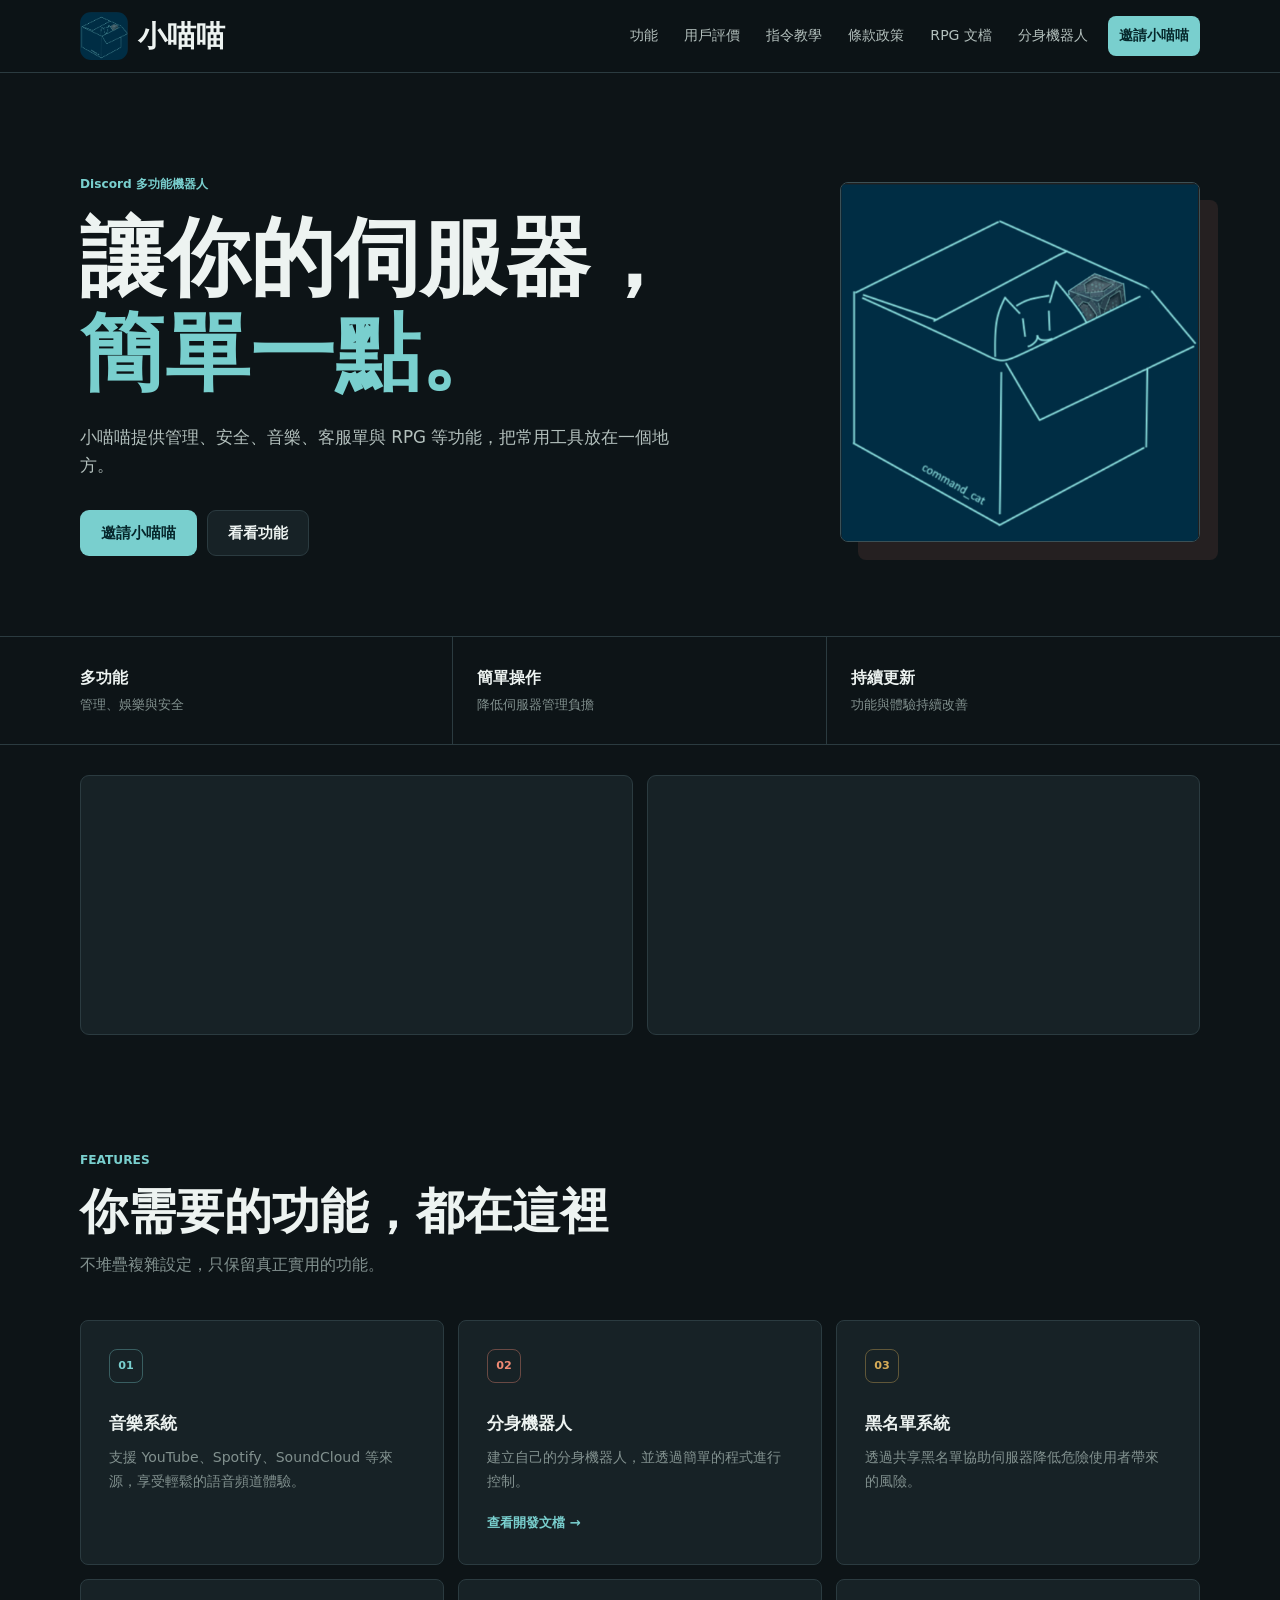
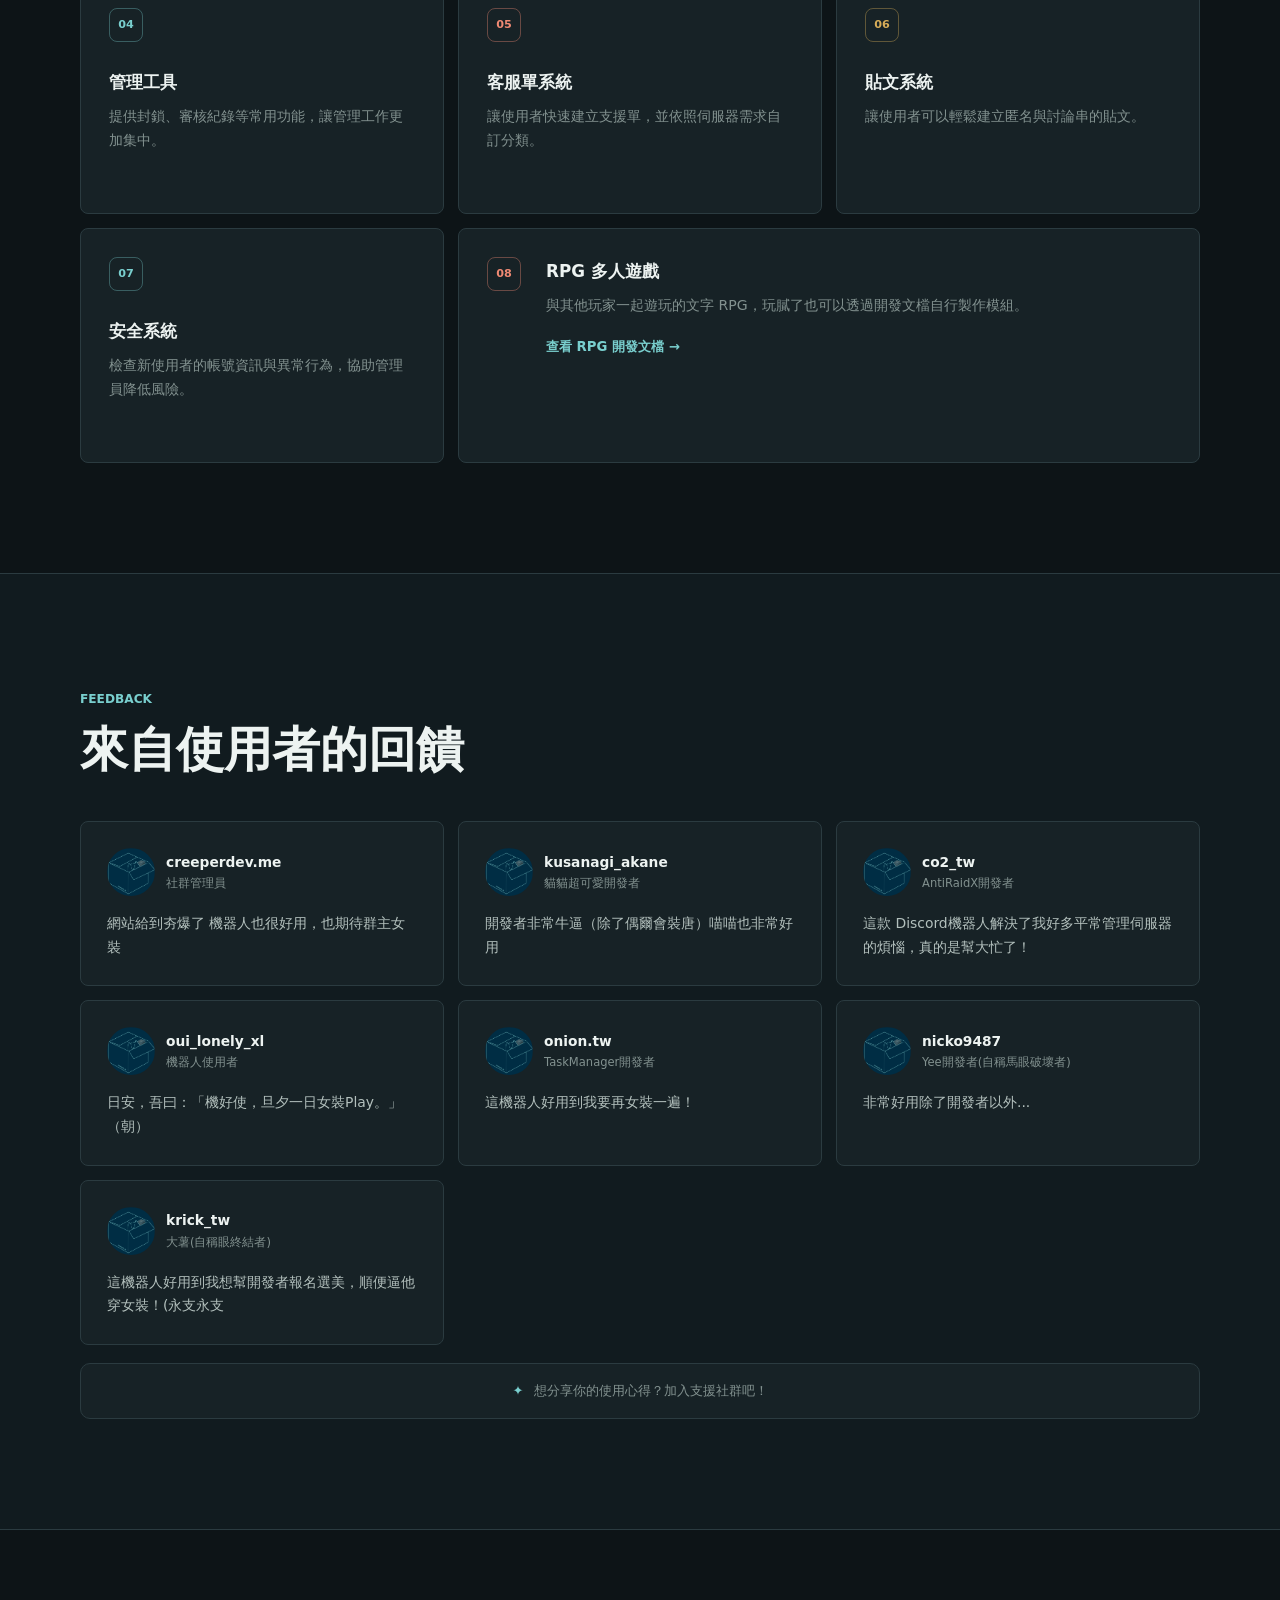
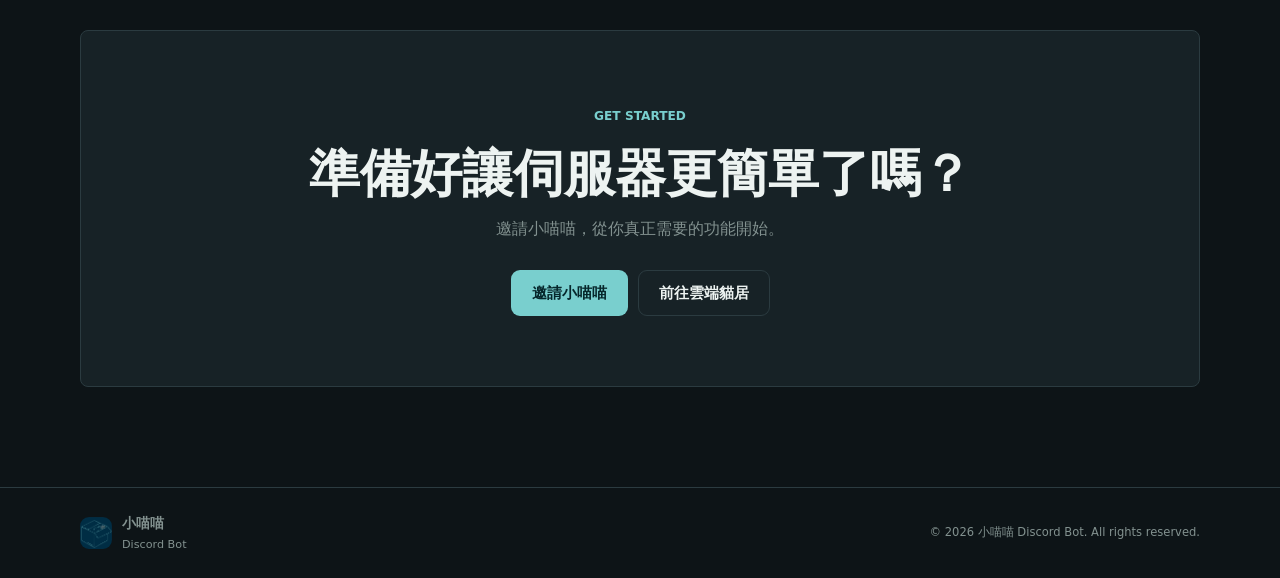
==== commit 78192a5c: "feat: auto commands list convert command cards." ====
--- a/index.html
+++ b/index.html
@@ -41,6 +41,7 @@
       <nav id="mainNav">
         <a href="#features">功能</a>
         <a href="#feedback">用戶評價</a>
+        <a href="commands.html">指令教學</a>
         <a href="bot-terms.html">條款政策</a>
         <a href="rpg-document.html">RPG 文檔</a>
         <a href="fakebot-document.html">分身機器人</a>
@@ -260,10 +261,10 @@
               </div>
               <div>
                 <strong>krick_tw</strong>
-                <span>大鼠(自稱眼終結者)</span>
-              </div>
-            </div>
-            <p>非常好用除了開發者以外...</p>
+                <span>大薯(自稱眼終結者)</span>
+              </div>
+            </div>
+            <p>這機器人好用到我想幫開發者報名選美，順便逼他穿女裝！(永支永支</p>
           </article>
         </div>
 
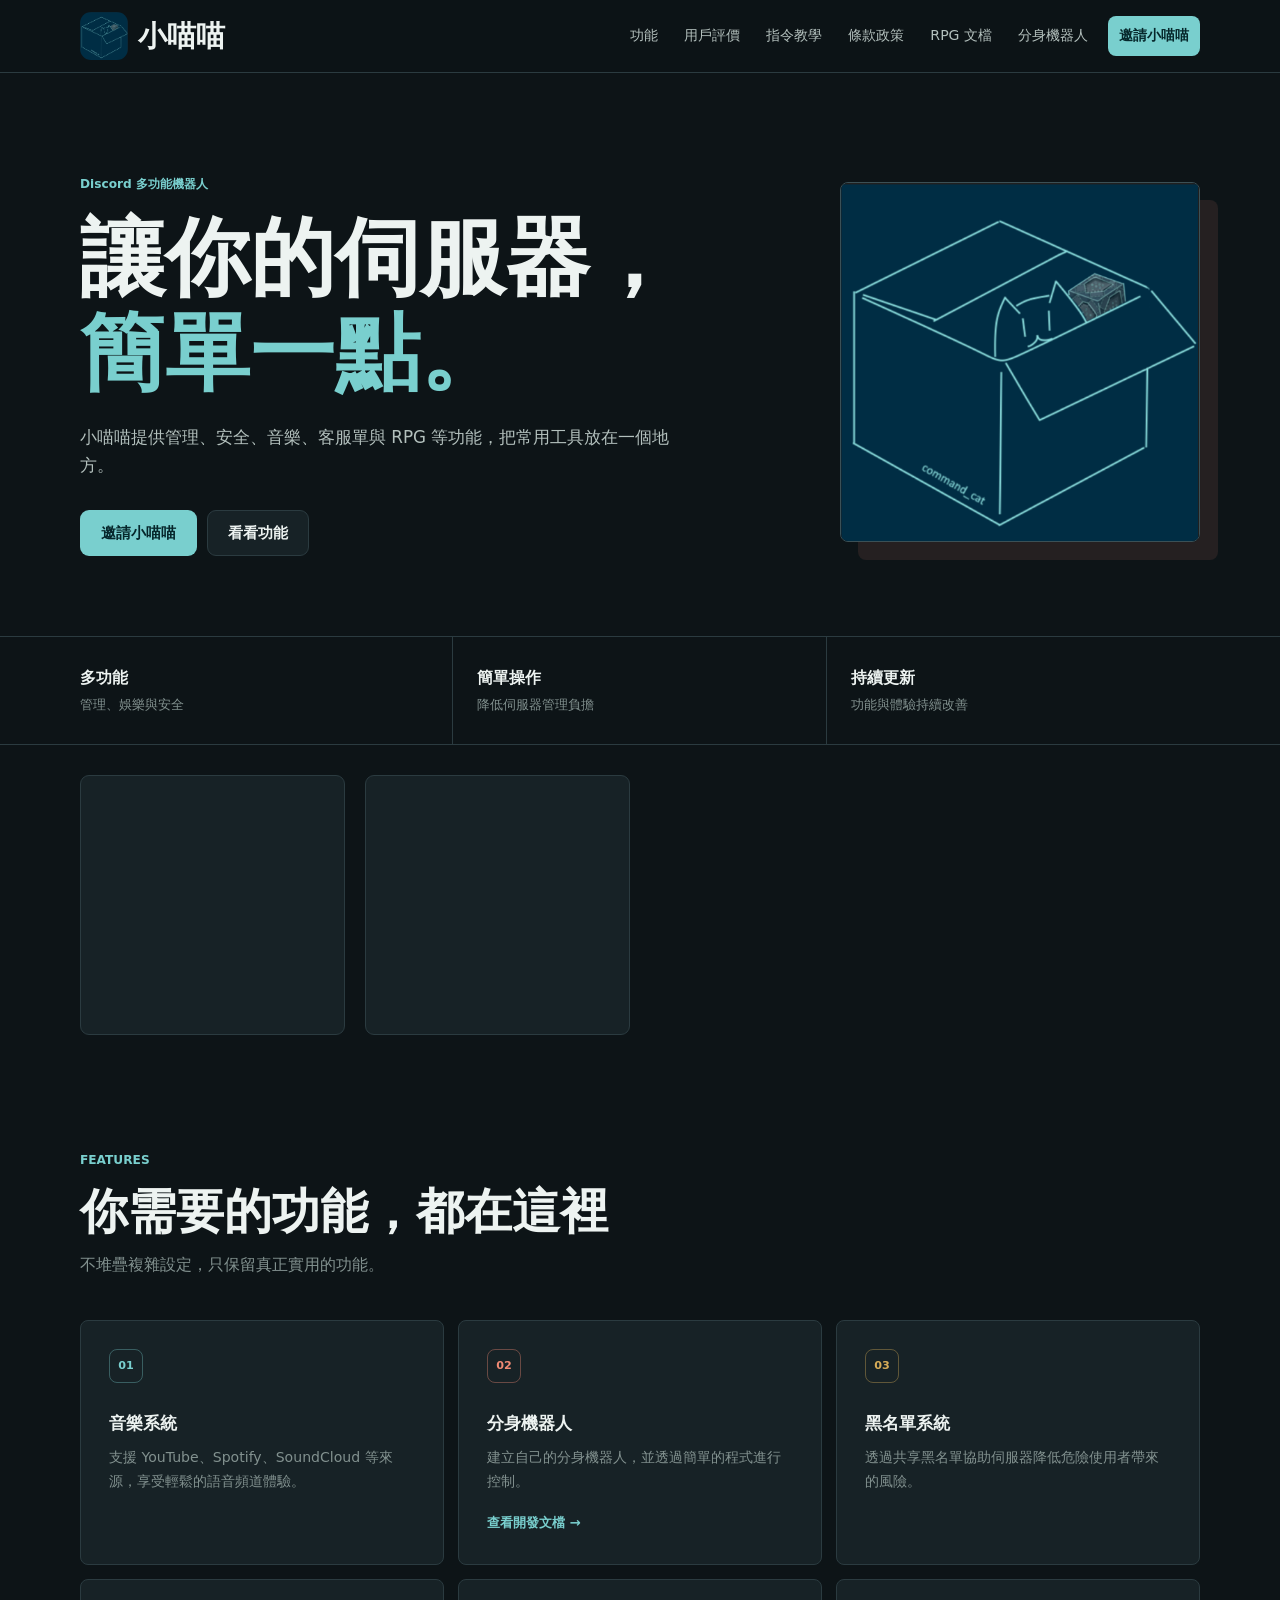
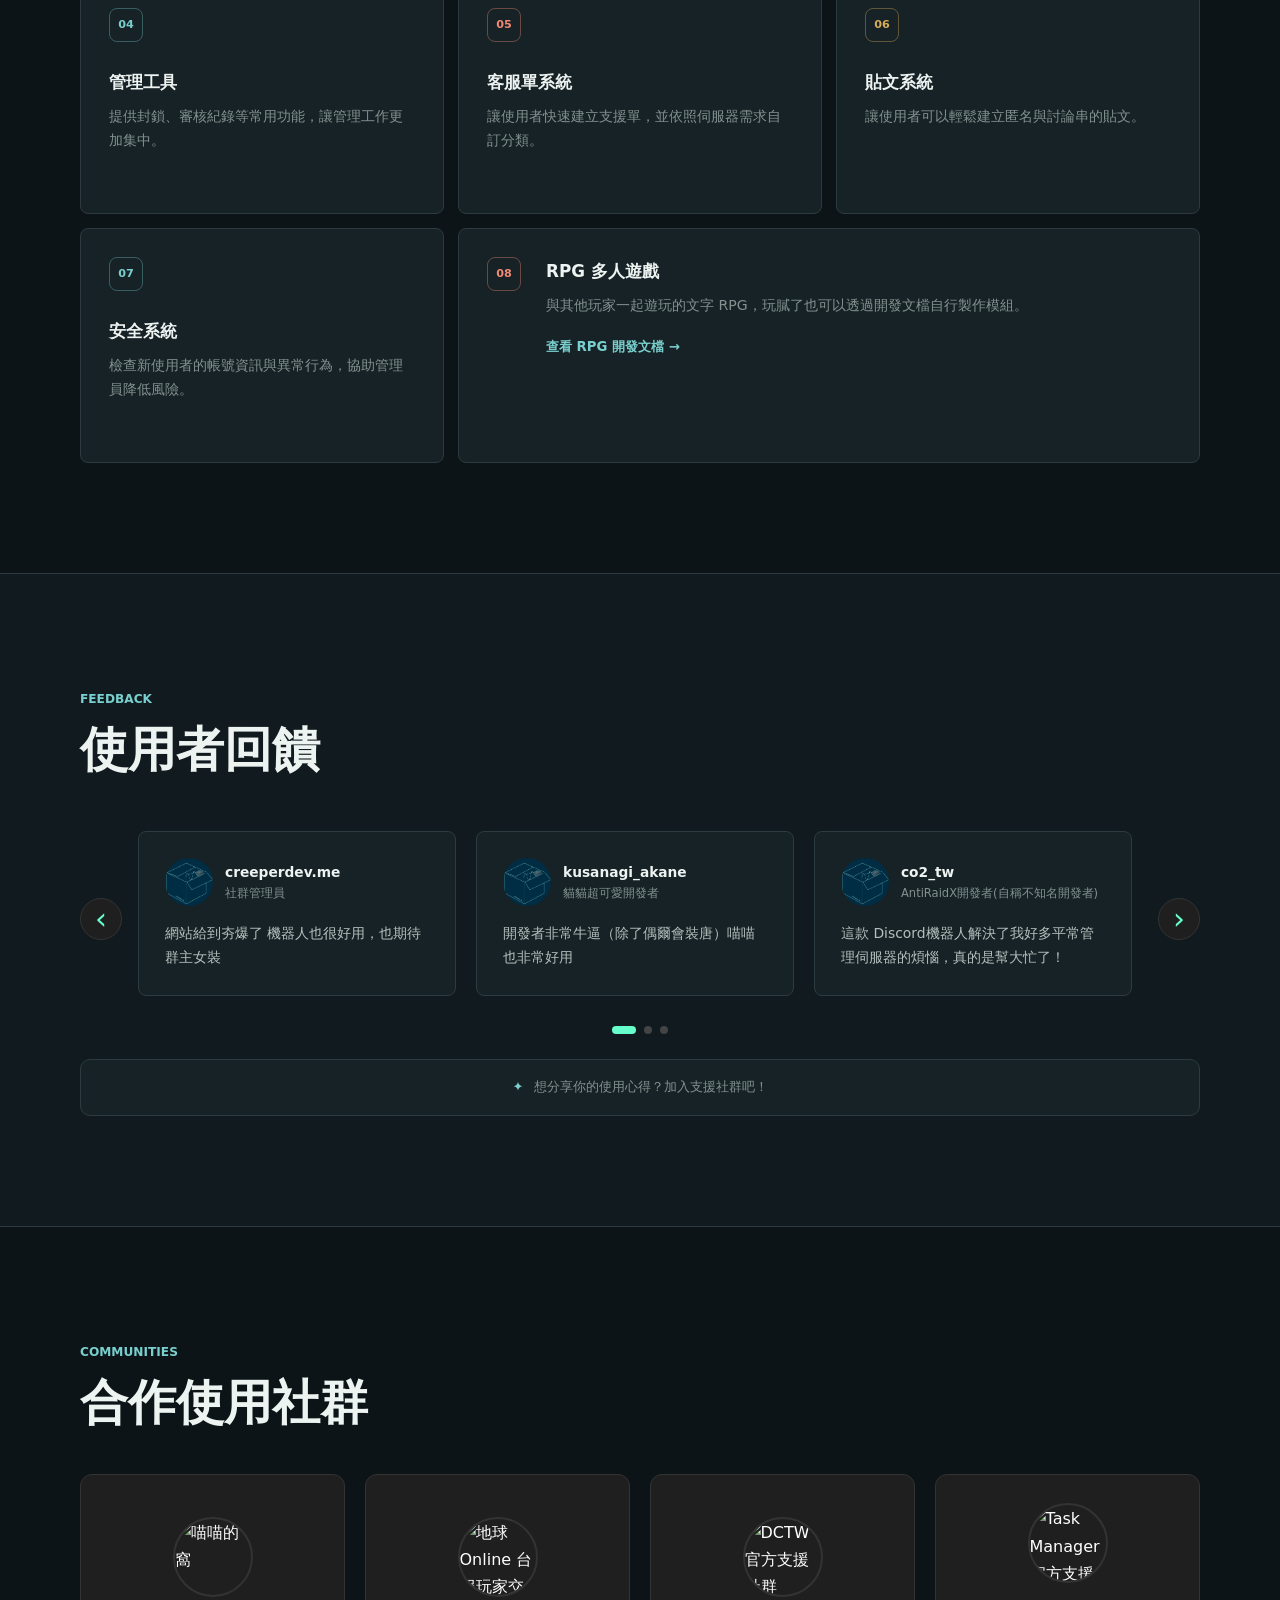
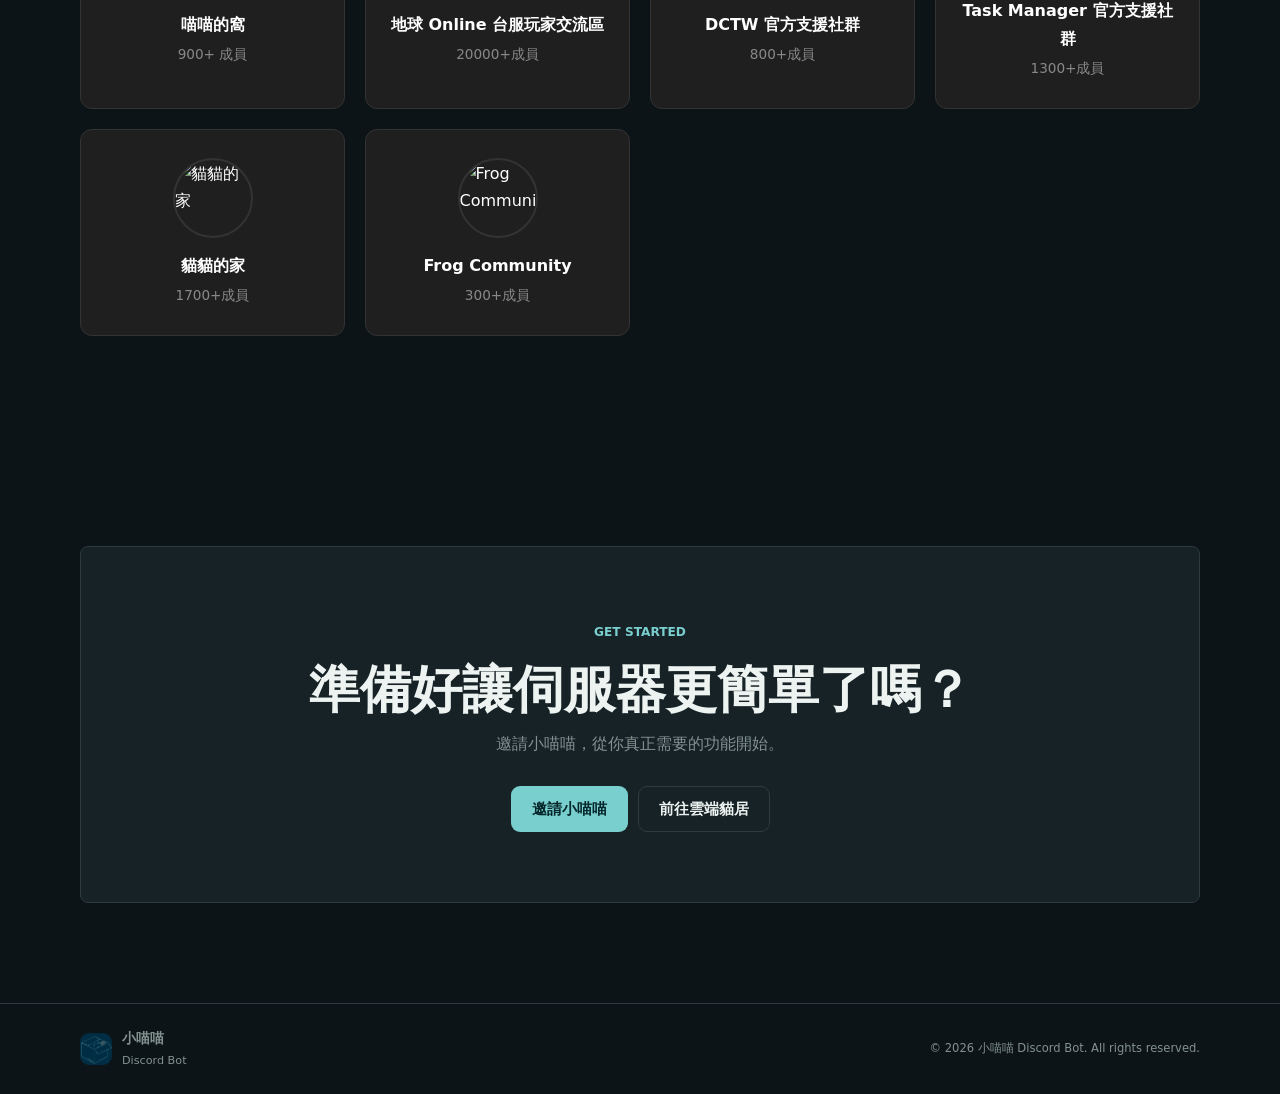
==== commit d303f39a: "Add server feedbacks." ====
--- a/index.html
+++ b/index.html
@@ -19,6 +19,7 @@
   <link rel="icon" href="style/cat.png" type="image/x-icon">
   <link rel="stylesheet" href="style/index.css">
   <link rel="stylesheet" href="style/responsive.css">
+  <link rel="stylesheet" href="style/feedback.css">
 
 
 </head>
@@ -40,7 +41,7 @@
 
       <nav id="mainNav">
         <a href="#features">功能</a>
-        <a href="#feedback">用戶評價</a>
+        <a href="#user-feedback">用戶評價</a>
         <a href="commands.html">指令教學</a>
         <a href="bot-terms.html">條款政策</a>
         <a href="rpg-document.html">RPG 文檔</a>
@@ -160,113 +161,140 @@
       </div>
     </section>
 
-    <section id="feedback" class="section feedback-section">
+    <section id="user-feedback" class="section feedback-section">
       <div class="container">
         <div class="section-heading">
           <span class="eyebrow">FEEDBACK</span>
-          <h2>來自使用者的回饋</h2>
-        </div>
-
-        <div class="feedback-grid">
-          <article class="feedback-card">
-            <div class="feedback-top">
-              <div class="avatar">
-                <img
-                  src="https://images-ext-1.discordapp.net/external/4PorktiHGBmKQOGruqdkGqk87f3igFtTkM14SnPvnps/%3Fsize%3D1024/https/cdn.discordapp.com/avatars/1340225178118000662/25836aeee5f87aa76a427d06342e6420.png?format=webp&quality=lossless"
-                  alt="使用者頭像">
-              </div>
-              <div>
-                <strong>creeperdev.me</strong>
-                <span>社群管理員</span>
-              </div>
-            </div>
-            <p>網站給到夯爆了 機器人也很好用，也期待群主女裝</p>
-          </article>
-          <article class="feedback-card">
-            <div class="feedback-top">
-              <div class="avatar">
-                <img
-                  src="https://images-ext-1.discordapp.net/external/-4fIVZwsuBxIRwLXqI_TkK-kMmHQayVOnKsjU_uP71k/%3Fsize%3D1024/https/cdn.discordapp.com/avatars/964849855396741130/2c8fe38b969f480d52d789b4180abd3e.png?format=webp&quality=lossless"
-                  alt="使用者頭像">
-              </div>
-              <div>
-                <strong>kusanagi_akane</strong>
-                <span>貓貓超可愛開發者</span>
-              </div>
-            </div>
-            <p>開發者非常牛逼（除了偶爾會裝唐）喵喵也非常好用</p>
-          </article>
-          <article class="feedback-card">
-            <div class="feedback-top">
-              <div class="avatar">
-                <img
-                  src="https://images-ext-1.discordapp.net/external/2IodCbqxaSbYbit3bhqvq7t9Uc3GHZZKcQO2Nq4dFlE/%3Fsize%3D1024/https/cdn.discordapp.com/avatars/1117757230129889351/1f05686b1ae85751c6f5c4ebeae7b10c.png?format=webp&quality=lossless"
-                  alt="使用者頭像">
-              </div>
-              <div>
-                <strong>co2_tw</strong>
-                <span>AntiRaidX開發者</span>
-              </div>
-            </div>
-            <p>這款 Discord機器人解決了我好多平常管理伺服器的煩惱，真的是幫大忙了！</p>
-          </article>
-          <article class="feedback-card">
-            <div class="feedback-top">
-              <div class="avatar">
-                <img
-                  src="https://images-ext-1.discordapp.net/external/bJFIYJO_eOxHP-26ZZ0p_cgpztaC8VW1fDiTHQhtWEg/%3Fsize%3D1024/https/cdn.discordapp.com/avatars/1070621326148112435/2c8a31f57cc2083783dcec895f3a98fa.png?format=webp&quality=lossless"
-                  alt="使用者頭像">
-              </div>
-              <div>
-                <strong>oui_lonely_xl</strong>
-                <span>機器人使用者</span>
-              </div>
-            </div>
-            <p>日安，吾曰：「機好使，旦夕一日女裝Play。」（朝）</p>
-          </article>
-          <article class="feedback-card">
-            <div class="feedback-top">
-              <div class="avatar">
-                <img
-                  src="https://images-ext-1.discordapp.net/external/Plsk0BloXTC4nSVth_mk3Bjb8BTSyLqOHTsC2wMHP4w/%3Fsize%3D1024/https/cdn.discordapp.com/avatars/852006773854306304/fcda7961605857bcb6edc3b45742f27b.png?format=webp&quality=lossless"
-                  alt="使用者頭像">
-              </div>
-              <div>
-                <strong>onion.tw</strong>
-                <span>TaskManager開發者</span>
-              </div>
-            </div>
-            <p>這機器人好用到我要再女裝一遍！</p>
-          </article>
-          <article class="feedback-card">
-            <div class="feedback-top">
-              <div class="avatar">
-                <img
-                  src="https://images-ext-1.discordapp.net/external/r7lmgTbBTED7C5vQohZZR7ZNhlxGXIi2_ipp4VvIlsY/%3Fsize%3D1024/https/cdn.discordapp.com/avatars/849221915856207895/63645f024b61b9c5e4445033ca82c15c.png?format=webp&quality=lossless"
-                  alt="使用者頭像">
-              </div>
-              <div>
-                <strong>nicko9487</strong>
-                <span>Yee開發者(自稱馬眼破壞者)</span>
-              </div>
-            </div>
-            <p>非常好用除了開發者以外...</p>
-          </article>
-          <article class="feedback-card">
-            <div class="feedback-top">
-              <div class="avatar">
-                <img
-                  src="https://images-ext-1.discordapp.net/external/orLZLuwyfIE5zKvseJQNLR4tysZvetoLhujBBfCiJBs/%3Fsize%3D1024/https/cdn.discordapp.com/avatars/747071881169076264/14e6d55a15ace212ff8dd48ce122ae23.png?format=webp&quality=lossless"
-                  alt="使用者頭像">
-              </div>
-              <div>
-                <strong>krick_tw</strong>
-                <span>大薯(自稱眼終結者)</span>
-              </div>
-            </div>
-            <p>這機器人好用到我想幫開發者報名選美，順便逼他穿女裝！(永支永支</p>
-          </article>
-        </div>
+          <h2>使用者回饋</h2>
+        </div>
+
+        <div class="feedback-slider">
+          <button class="feedback-arrow feedback-prev" type="button" aria-label="上一則">
+            ‹
+          </button>
+
+          <div class="feedback-grid" id="feedbackGrid">
+
+            <article class="feedback-card">
+              <div class="feedback-top">
+                <div class="avatar">
+                  <img
+                    src="https://images-ext-1.discordapp.net/external/4PorktiHGBmKQOGruqdkGqk87f3igFtTkM14SnPvnps/%3Fsize%3D1024/https/cdn.discordapp.com/avatars/1340225178118000662/25836aeee5f87aa76a427d06342e6420.png?format=webp&quality=lossless"
+                    alt="使用者頭像">
+                </div>
+                <div>
+                  <strong>creeperdev.me</strong>
+                  <span>社群管理員</span>
+                </div>
+              </div>
+
+              <p>網站給到夯爆了 機器人也很好用，也期待群主女裝</p>
+            </article>
+
+            <article class="feedback-card">
+              <div class="feedback-top">
+                <div class="avatar">
+                  <img
+                    src="https://images-ext-1.discordapp.net/external/-4fIVZwsuBxIRwLXqI_TkK-kMmHQayVOnKsjU_uP71k/%3Fsize%3D1024/https/cdn.discordapp.com/avatars/964849855396741130/2c8fe38b969f480d52d789b4180abd3e.png?format=webp&quality=lossless"
+                    alt="使用者頭像">
+                </div>
+                <div>
+                  <strong>kusanagi_akane</strong>
+                  <span>貓貓超可愛開發者</span>
+                </div>
+              </div>
+
+              <p>開發者非常牛逼（除了偶爾會裝唐）喵喵也非常好用</p>
+            </article>
+
+            <article class="feedback-card">
+              <div class="feedback-top">
+                <div class="avatar">
+                  <img
+                    src="https://images-ext-1.discordapp.net/external/2IodCbqxaSbYbit3bhqvq7t9Uc3GHZZKcQO2Nq4dFlE/%3Fsize%3D1024/https/cdn.discordapp.com/avatars/1117757230129889351/1f05686b1ae85751c6f5c4ebeae7b10c.png?format=webp&quality=lossless"
+                    alt="使用者頭像">
+                </div>
+                <div>
+                  <strong>co2_tw</strong>
+                  <span>AntiRaidX開發者(自稱不知名開發者)</span>
+                </div>
+              </div>
+
+              <p>這款 Discord機器人解決了我好多平常管理伺服器的煩惱，真的是幫大忙了！</p>
+            </article>
+
+            <article class="feedback-card">
+              <div class="feedback-top">
+                <div class="avatar">
+                  <img
+                    src="https://images-ext-1.discordapp.net/external/bJFIYJO_eOxHP-26ZZ0p_cgpztaC8VW1fDiTHQhtWEg/%3Fsize%3D1024/https/cdn.discordapp.com/avatars/1070621326148112435/2c8a31f57cc2083783dcec895f3a98fa.png?format=webp&quality=lossless"
+                    alt="使用者頭像">
+                </div>
+                <div>
+                  <strong>oui_lonely_xl</strong>
+                  <span>機器人使用者</span>
+                </div>
+              </div>
+
+              <p>日安，吾曰：「機好使，旦夕一日女裝Play。」（朝）</p>
+            </article>
+
+            <article class="feedback-card">
+              <div class="feedback-top">
+                <div class="avatar">
+                  <img
+                    src="https://images-ext-1.discordapp.net/external/Plsk0BloXTC4nSVth_mk3Bjb8BTSyLqOHTsC2wMHP4w/%3Fsize%3D1024/https/cdn.discordapp.com/avatars/852006773854306304/fcda7961605857bcb6edc3b45742f27b.png?format=webp&quality=lossless"
+                    alt="使用者頭像">
+                </div>
+                <div>
+                  <strong>onion.tw</strong>
+                  <span>TaskManager開發者</span>
+                </div>
+              </div>
+
+              <p>這機器人好用到我要再女裝一遍！</p>
+            </article>
+
+            <article class="feedback-card">
+              <div class="feedback-top">
+                <div class="avatar">
+                  <img
+                    src="https://images-ext-1.discordapp.net/external/r7lmgTbBTED7C5vQohZZR7ZNhlxGXIi2_ipp4VvIlsY/%3Fsize%3D1024/https/cdn.discordapp.com/avatars/849221915856207895/63645f024b61b9c5e4445033ca82c15c.png?format=webp&quality=lossless"
+                    alt="使用者頭像">
+                </div>
+                <div>
+                  <strong>nicko9487</strong>
+                  <span>Yee開發者(自稱馬眼破壞者)</span>
+                </div>
+              </div>
+
+              <p>非常好用除了開發者以外...</p>
+            </article>
+
+            <article class="feedback-card">
+              <div class="feedback-top">
+                <div class="avatar">
+                  <img
+                    src="https://images-ext-1.discordapp.net/external/orLZLuwyfIE5zKvseJQNLR4tysZvetoLhujBBfCiJBs/%3Fsize%3D1024/https/cdn.discordapp.com/avatars/747071881169076264/14e6d55a15ace212ff8dd48ce122ae23.png?format=webp&quality=lossless"
+                    alt="使用者頭像">
+                </div>
+                <div>
+                  <strong>krick_tw</strong>
+                  <span>大薯(自稱眼終結者)</span>
+                </div>
+              </div>
+
+              <p>這機器人好用到我想幫開發者報名選美，順便逼他穿女裝！(永支永支</p>
+            </article>
+
+          </div>
+
+          <button class="feedback-arrow feedback-next" type="button" aria-label="下一則">
+            ›
+          </button>
+        </div>
+
+        <div class="feedback-dots" id="feedbackDots"></div>
 
         <div class="feedback-note">
           <span>✦</span>
@@ -274,6 +302,88 @@
         </div>
       </div>
     </section>
+
+
+    <section id="communities" class="section communities-section">
+      <div class="container">
+        <div class="section-heading">
+          <span class="eyebrow">COMMUNITIES</span>
+          <h2>合作使用社群</h2>
+        </div>
+
+        <div class="community-grid">
+
+          <a class="community-card" href="https://discord.gg/2hMVBxuBrQ" target="_blank" rel="noopener">
+            <div class="community-avatar">
+              <img
+                src="https://images-ext-1.discordapp.net/external/OgGgU-VohPA0neVQGMlhp8_g4aHBS8RUyHo3u4w75Jk/%3Fsize%3D1024/https/cdn.discordapp.com/icons/1061475265924038758/1fe6fd62166ff9bd236833609f9b776d.png?format=webp&quality=lossless"
+                alt="喵喵的窩">
+            </div>
+
+            <strong>喵喵的窩</strong>
+            <span>900+ 成員</span>
+          </a>
+
+          <a class="community-card" href="https://discord.gg/earthonlinetw" target="_blank" rel="noopener">
+            <div class="community-avatar">
+              <img
+                src="https://images-ext-1.discordapp.net/external/r5UokAnyCgdHQjRKCJKeNq0rptTIXwhKZH1-Bic_9yM/%3Fsize%3D1024/https/cdn.discordapp.com/icons/1417448842223161446/e5c598715ef9947666d8628e6521dc6b.png?format=webp&quality=lossless"
+                alt="地球 Online 台服玩家交流區">
+            </div>
+            <strong>地球 Online 台服玩家交流區</strong>
+            <span>20000+成員</span>
+          </a>
+
+          <a class="community-card" href="https://dctw.xyz/support" target="_blank" rel="noopener">
+            <div class="community-avatar">
+              <img src="https://dctw.xyz/icon.png" alt="DCTW 官方支援社群">
+            </div>
+            <strong>DCTW 官方支援社群</strong>
+            <span>800+成員</span>
+          </a>
+
+          <a class="community-card" href="https://dctw.xyz/invite/s/1028557693801209871/" target="_blank"
+            rel="noopener">
+            <div class="community-avatar">
+              <img src="https://bot.taicoolah.com/icon.png" alt="Task Manager 官方支援社群">
+            </div>
+            <strong>Task Manager 官方支援社群</strong>
+            <span>1300+成員</span>
+          </a>
+
+          <a class="community-card" href="https://discord.gg/Ba6kejMJ6N" target="_blank" rel="noopener">
+            <div class="community-avatar">
+              <img src="https://cathome.shop/bot/photo/icon-160.webp" alt="貓貓的家">
+            </div>
+            <strong>貓貓的家</strong>
+            <span>1700+成員</span>
+          </a>
+
+          <a class="community-card" href="https://discord.gg/xNFpR9PgSP" target="_blank" rel="noopener">
+            <div class="community-avatar">
+              <img
+                src="https://cdn.discordapp.com/icons/1250867666865098833/be5561da60e5460984966b2c8abb4164.png"
+                alt="Frog Community">
+              </div>
+              <strong>Frog Community</strong>
+            <span>300+成員</span>
+          </a>
+          
+          <!-- modal card -->
+          <!-- <a class="community-card" href="https://discord.gg/xNFpR9PgSP" target="_blank" rel="noopener">
+            <div class="community-avatar">
+              <img
+                src="https://cdn.discordapp.com/icons/1250867666865098833/be5561da60e5460984966b2c8abb4164.png"
+                alt="Frog Community">
+              </div>
+              <strong>Frog Community</strong>
+            <span>300+成員</span>
+          </a> -->
+
+        </div>
+      </div>
+    </section>
+
 
     <section id="invite" class="invite-section">
       <div class="container">
@@ -308,7 +418,7 @@
   </footer>
 
   <script src="script/redirect.js"></script>
-
+  <script src="script/feedback.js"></script>
 
 </body>
 
--- a/style/feedback.css
+++ b/style/feedback.css
@@ -0,0 +1,253 @@
+.feedback-section {
+    overflow: hidden;
+}
+
+.feedback-slider {
+    position: relative;
+    display: flex;
+    align-items: center;
+    gap: 16px;
+    width: 100%;
+}
+
+.feedback-grid {
+    display: flex;
+    align-items: stretch;
+    gap: 20px;
+    width: 100%;
+    overflow-x: auto;
+    overflow-y: visible;
+    scroll-snap-type: x mandatory;
+    scroll-behavior: smooth;
+    scrollbar-width: none;
+    padding: 10px 5px 20px;
+    box-sizing: border-box;
+}
+
+.feedback-grid::-webkit-scrollbar {
+    display: none;
+}
+
+.feedback-card {
+    flex: 0 0 calc((100% - 40px) / 3);
+    min-width: 0;
+    box-sizing: border-box;
+    scroll-snap-align: start;
+    overflow: visible;
+    display: flex;
+    flex-direction: column;
+}
+
+.feedback-top {
+    display: flex;
+    align-items: center;
+    gap: 12px;
+}
+
+.feedback-top > div:last-child {
+    min-width: 0;
+}
+
+.feedback-top strong {
+    display: block;
+    overflow-wrap: anywhere;
+    word-break: break-word;
+}
+
+.feedback-top span {
+    display: block;
+    overflow-wrap: anywhere;
+    word-break: break-word;
+}
+
+.feedback-card p {
+    margin-bottom: 0;
+    line-height: 1.7;
+    overflow-wrap: anywhere;
+    word-break: break-word;
+    white-space: normal;
+}
+
+.avatar {
+    flex: 0 0 48px;
+    width: 48px;
+    height: 48px;
+}
+
+.avatar img {
+    display: block;
+    width: 48px;
+    height: 48px;
+    border-radius: 50%;
+    object-fit: cover;
+}
+
+.feedback-arrow {
+    flex: 0 0 42px;
+    width: 42px;
+    height: 42px;
+    border: 1px solid #333;
+    border-radius: 50%;
+    background: #1f1f1f;
+    color: #66ffcc;
+    font-size: 30px;
+    line-height: 1;
+    cursor: pointer;
+    display: flex;
+    align-items: center;
+    justify-content: center;
+    transition: 0.2s;
+    z-index: 2;
+}
+
+.feedback-arrow:hover {
+    background: #66ffcc;
+    color: #111;
+    transform: scale(1.05);
+}
+
+.feedback-arrow:disabled {
+    opacity: 0.3;
+    cursor: default;
+    transform: none;
+}
+
+.feedback-dots {
+    display: flex;
+    justify-content: center;
+    align-items: center;
+    gap: 8px;
+    margin-top: 10px;
+}
+
+.feedback-dot {
+    width: 8px;
+    height: 8px;
+    padding: 0;
+    border: 0;
+    border-radius: 50%;
+    background: #444;
+    cursor: pointer;
+    transition: 0.25s;
+}
+
+.feedback-dot.active {
+    width: 24px;
+    border-radius: 10px;
+    background: #66ffcc;
+}
+
+.feedback-note {
+    margin-top: 25px;
+}
+
+.communities-section {
+    overflow: hidden;
+}
+
+.community-grid {
+    display: grid;
+    grid-template-columns: repeat(4, 1fr);
+    gap: 20px;
+}
+
+.community-card {
+    display: flex;
+    flex-direction: column;
+    align-items: center;
+    justify-content: center;
+    padding: 28px 20px;
+    min-height: 190px;
+    box-sizing: border-box;
+    background: #1f1f1f;
+    border: 1px solid #333;
+    border-radius: 12px;
+    color: #fff;
+    text-decoration: none;
+    transition: transform 0.25s, border-color 0.25s, box-shadow 0.25s;
+}
+
+.community-card:hover {
+    transform: translateY(-5px);
+    border-color: #66ffcc;
+    box-shadow: 0 8px 25px rgba(0, 0, 0, 0.35);
+}
+
+.community-avatar {
+    width: 80px;
+    height: 80px;
+    margin-bottom: 14px;
+    border-radius: 50%;
+    overflow: hidden;
+    border: 2px solid #333;
+    flex-shrink: 0;
+}
+
+.community-avatar img {
+    display: block;
+    width: 100%;
+    height: 100%;
+    object-fit: cover;
+}
+
+.community-card strong {
+    max-width: 100%;
+    color: #fff;
+    font-size: 1rem;
+    font-weight: 600;
+    text-align: center;
+    overflow-wrap: anywhere;
+}
+
+.community-card span {
+    margin-top: 5px;
+    color: #888;
+    font-size: 0.85rem;
+}
+
+@media (max-width: 900px) {
+    .community-grid {
+        grid-template-columns: repeat(2, 1fr);
+    }
+}
+
+@media (max-width: 600px) {
+    .community-grid {
+        grid-template-columns: 1fr;
+    }
+
+    .community-card {
+        min-height: 170px;
+    }
+}
+
+
+
+@media (max-width: 900px) {
+    .feedback-card {
+        flex: 0 0 calc((100% - 20px) / 2);
+    }
+}
+
+@media (max-width: 600px) {
+    .feedback-slider {
+        gap: 8px;
+    }
+
+    .feedback-arrow {
+        flex: 0 0 36px;
+        width: 36px;
+        height: 36px;
+        font-size: 26px;
+    }
+
+    .feedback-grid {
+        gap: 12px;
+        padding-left: 2px;
+        padding-right: 2px;
+    }
+
+    .feedback-card {
+        flex: 0 0 100%;
+    }
+}
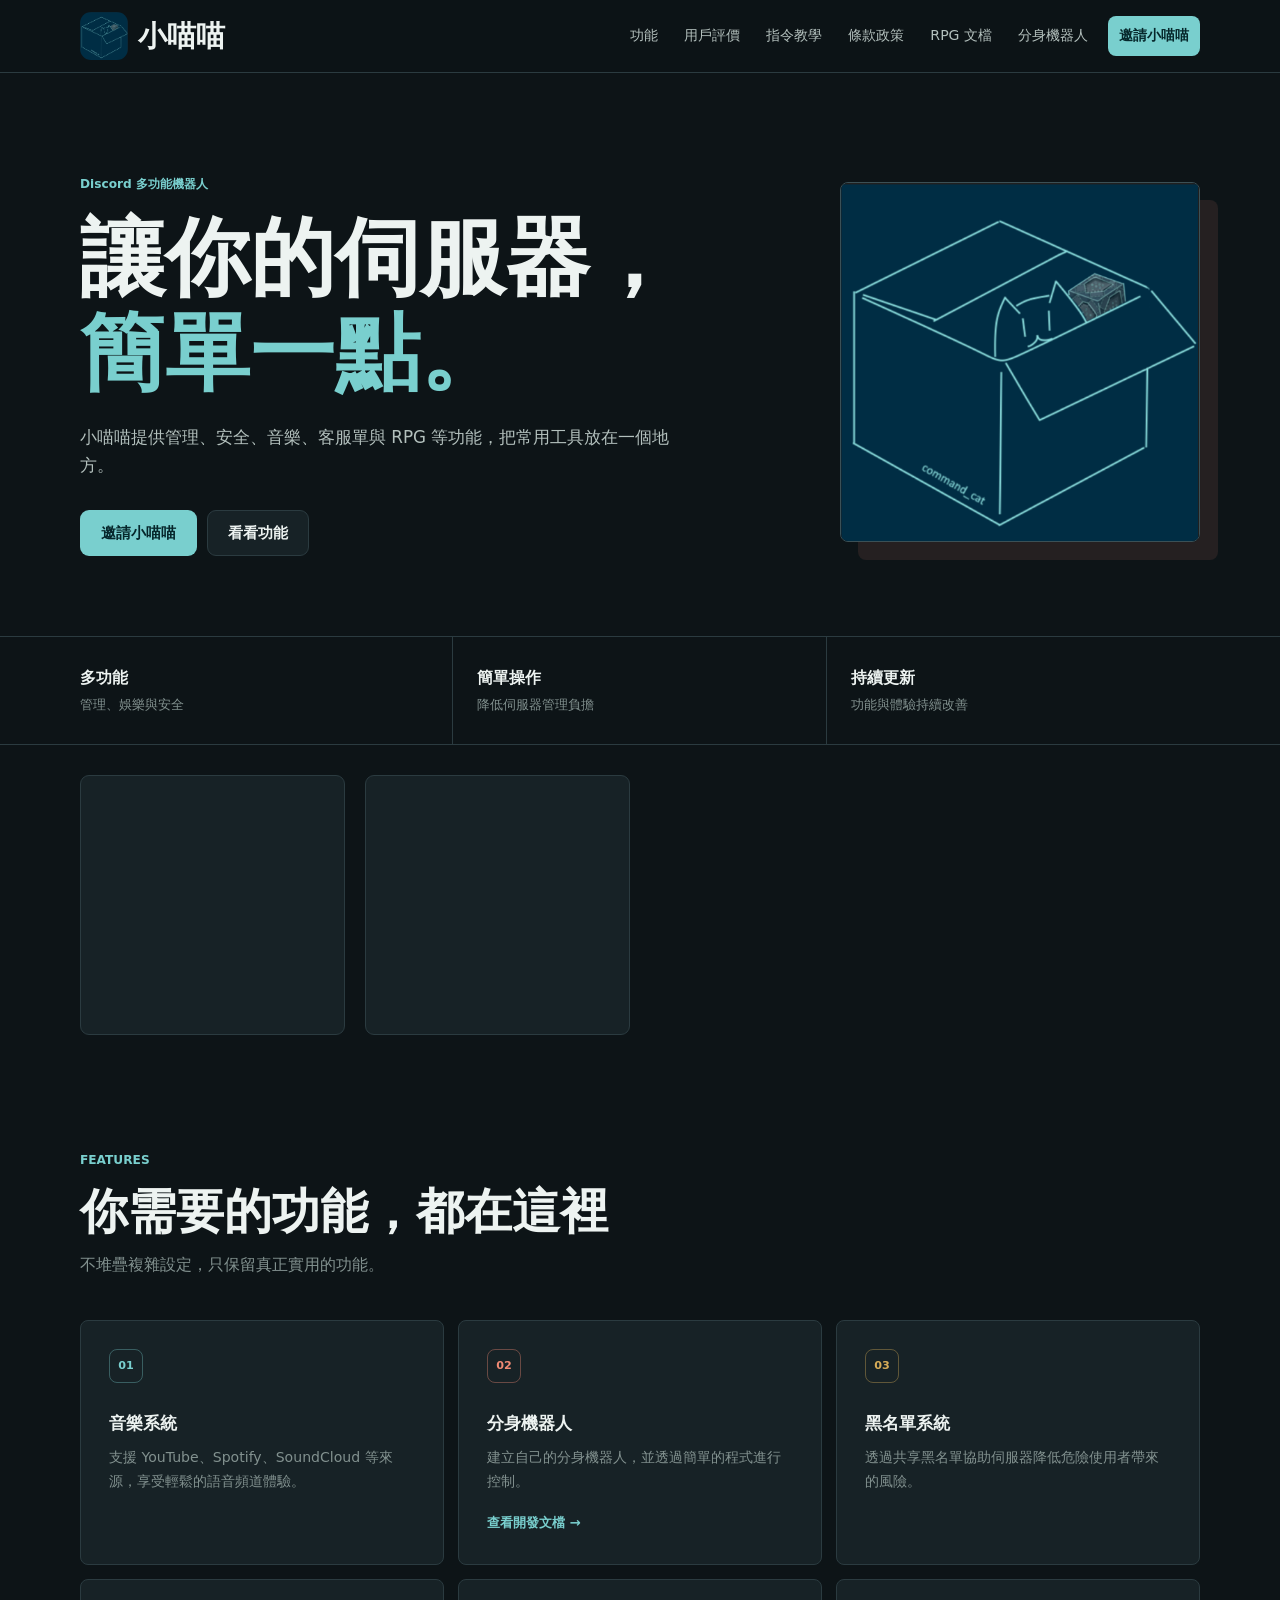
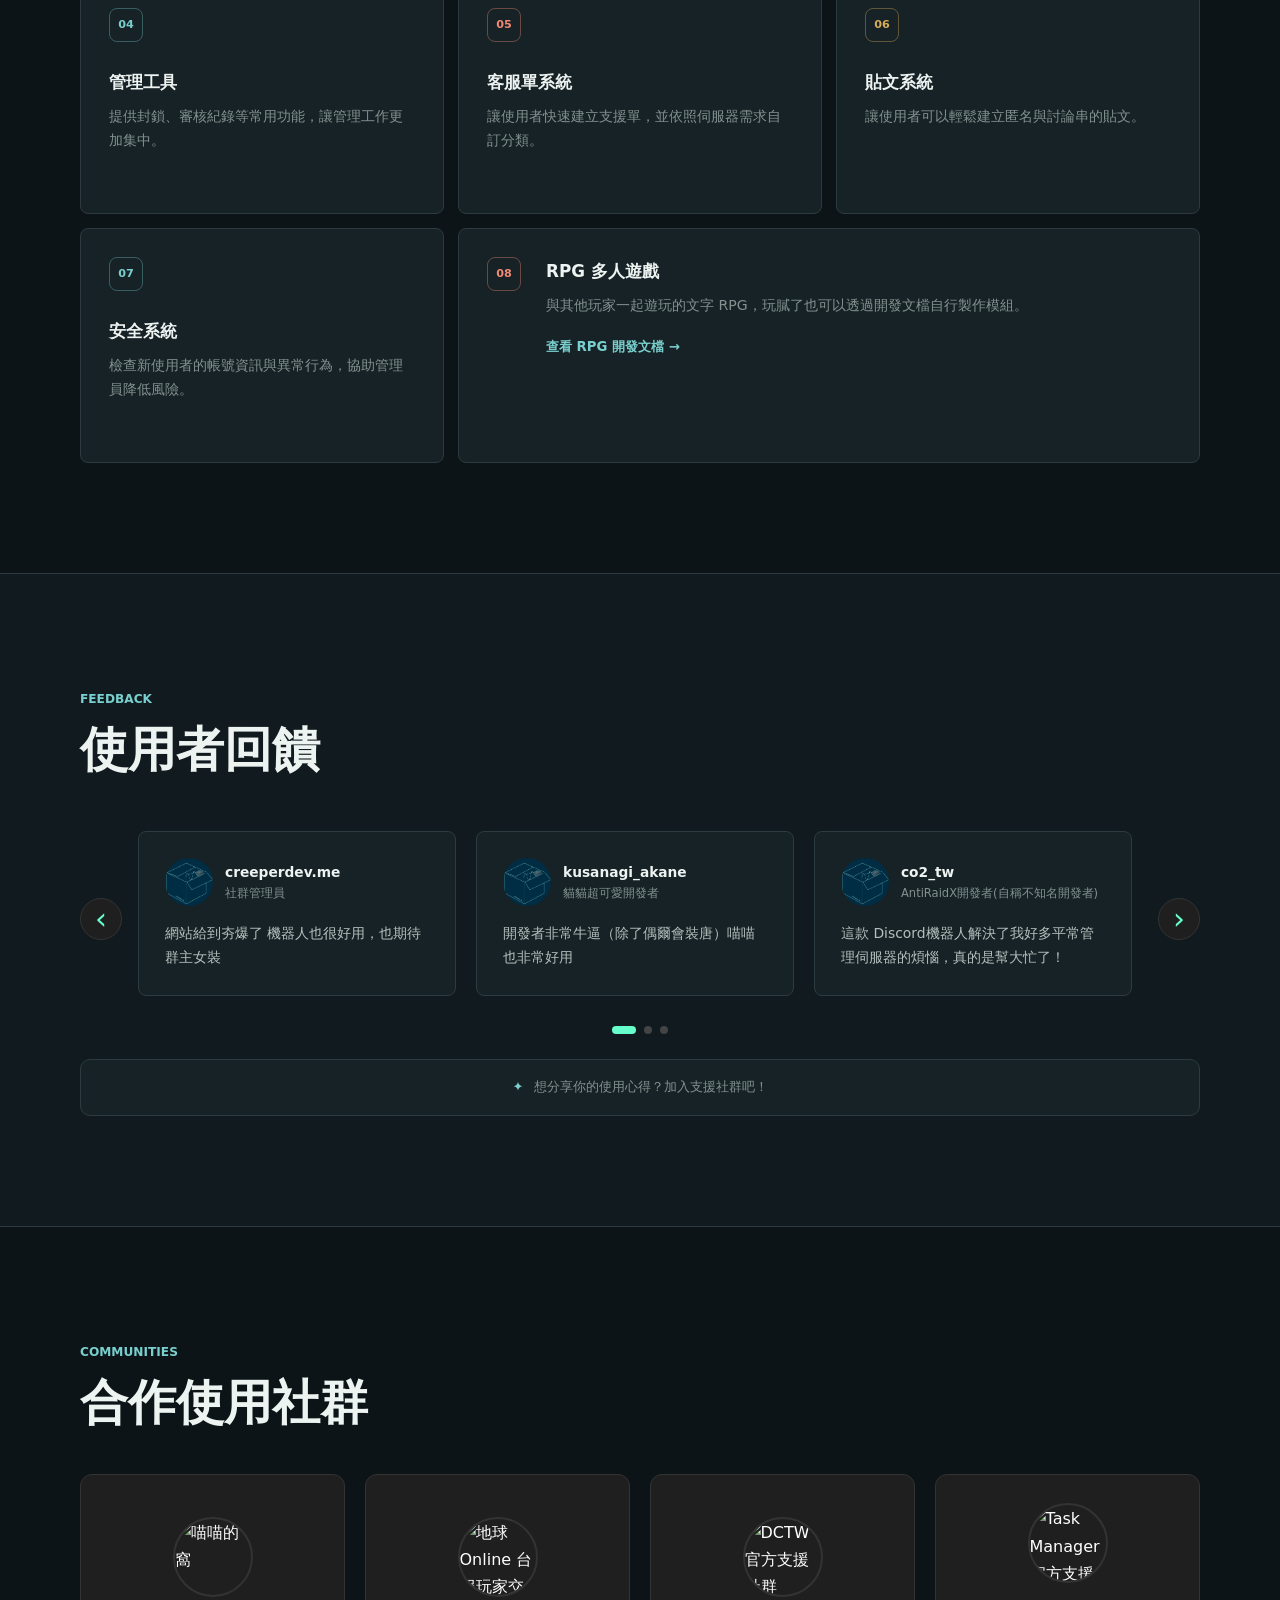
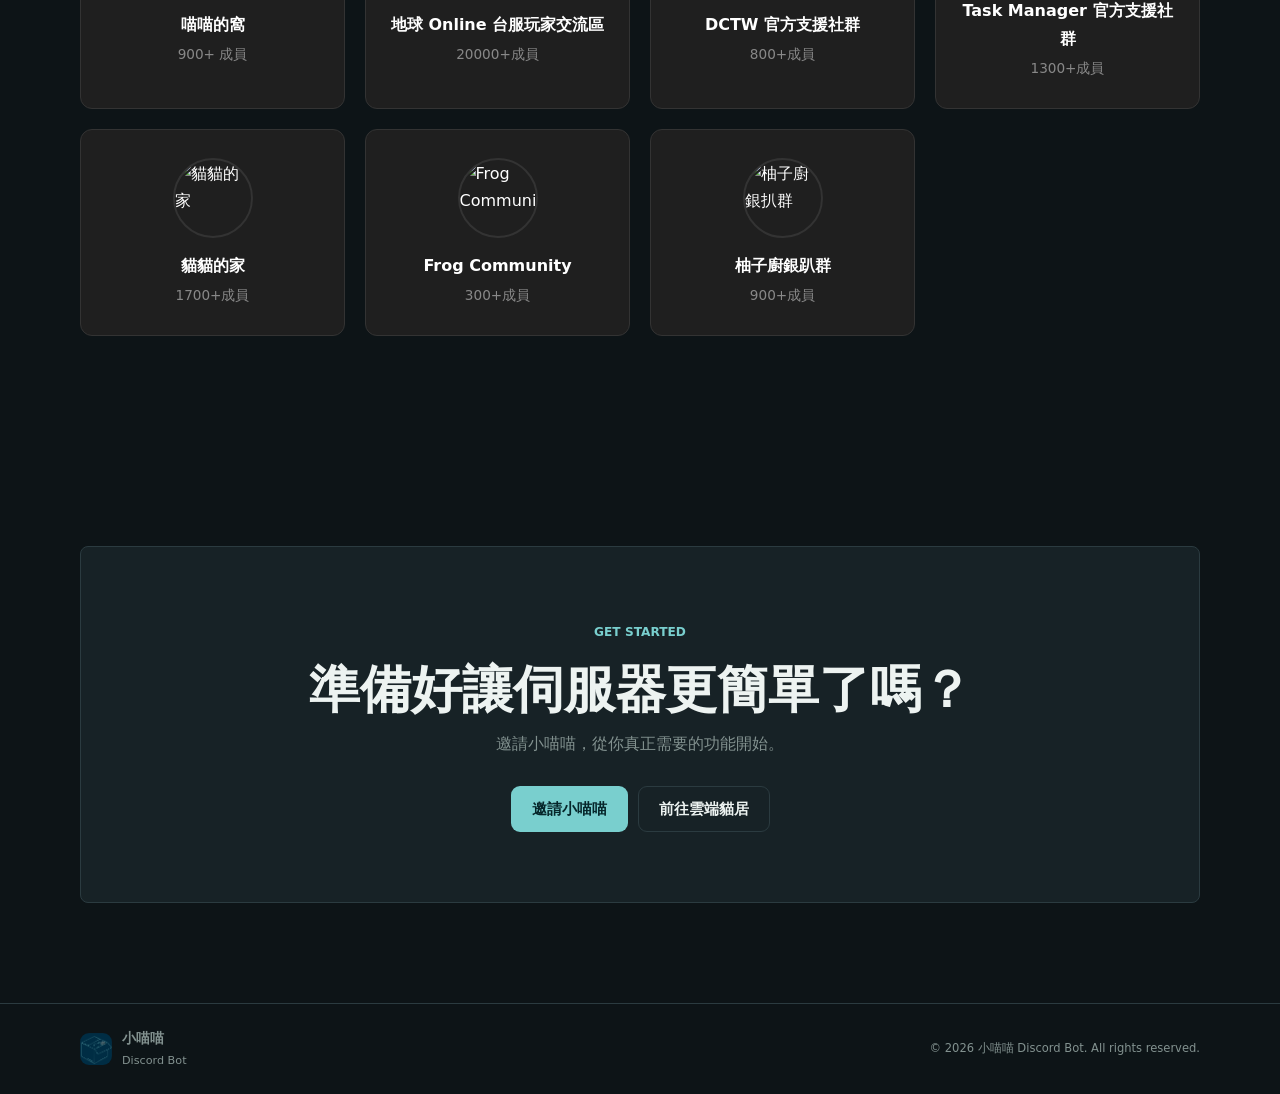
==== commit 2a40b82f: "update data." ====
--- a/index.html
+++ b/index.html
@@ -361,14 +361,23 @@
 
           <a class="community-card" href="https://discord.gg/xNFpR9PgSP" target="_blank" rel="noopener">
             <div class="community-avatar">
+              <img src="https://cdn.discordapp.com/icons/1250867666865098833/be5561da60e5460984966b2c8abb4164.png"
+                alt="Frog Community">
+            </div>
+            <strong>Frog Community</strong>
+            <span>300+成員</span>
+          </a>
+
+          <a class="community-card" href="https://discord.gg/nNn8GsF5bA" target="_blank" rel="noopener">
+            <div class="community-avatar">
               <img
-                src="https://cdn.discordapp.com/icons/1250867666865098833/be5561da60e5460984966b2c8abb4164.png"
-                alt="Frog Community">
-              </div>
-              <strong>Frog Community</strong>
-            <span>300+成員</span>
-          </a>
-          
+                src="https://cdn.discordapp.com/icons/1378966069456408657/0b0e37d89afdfd18fab7926276b885b7.png?size=1024"
+                alt="柚子廚銀扒群">
+            </div>
+            <strong>柚子廚銀趴群</strong>
+            <span>900+成員</span>
+          </a>
+
           <!-- modal card -->
           <!-- <a class="community-card" href="https://discord.gg/xNFpR9PgSP" target="_blank" rel="noopener">
             <div class="community-avatar">
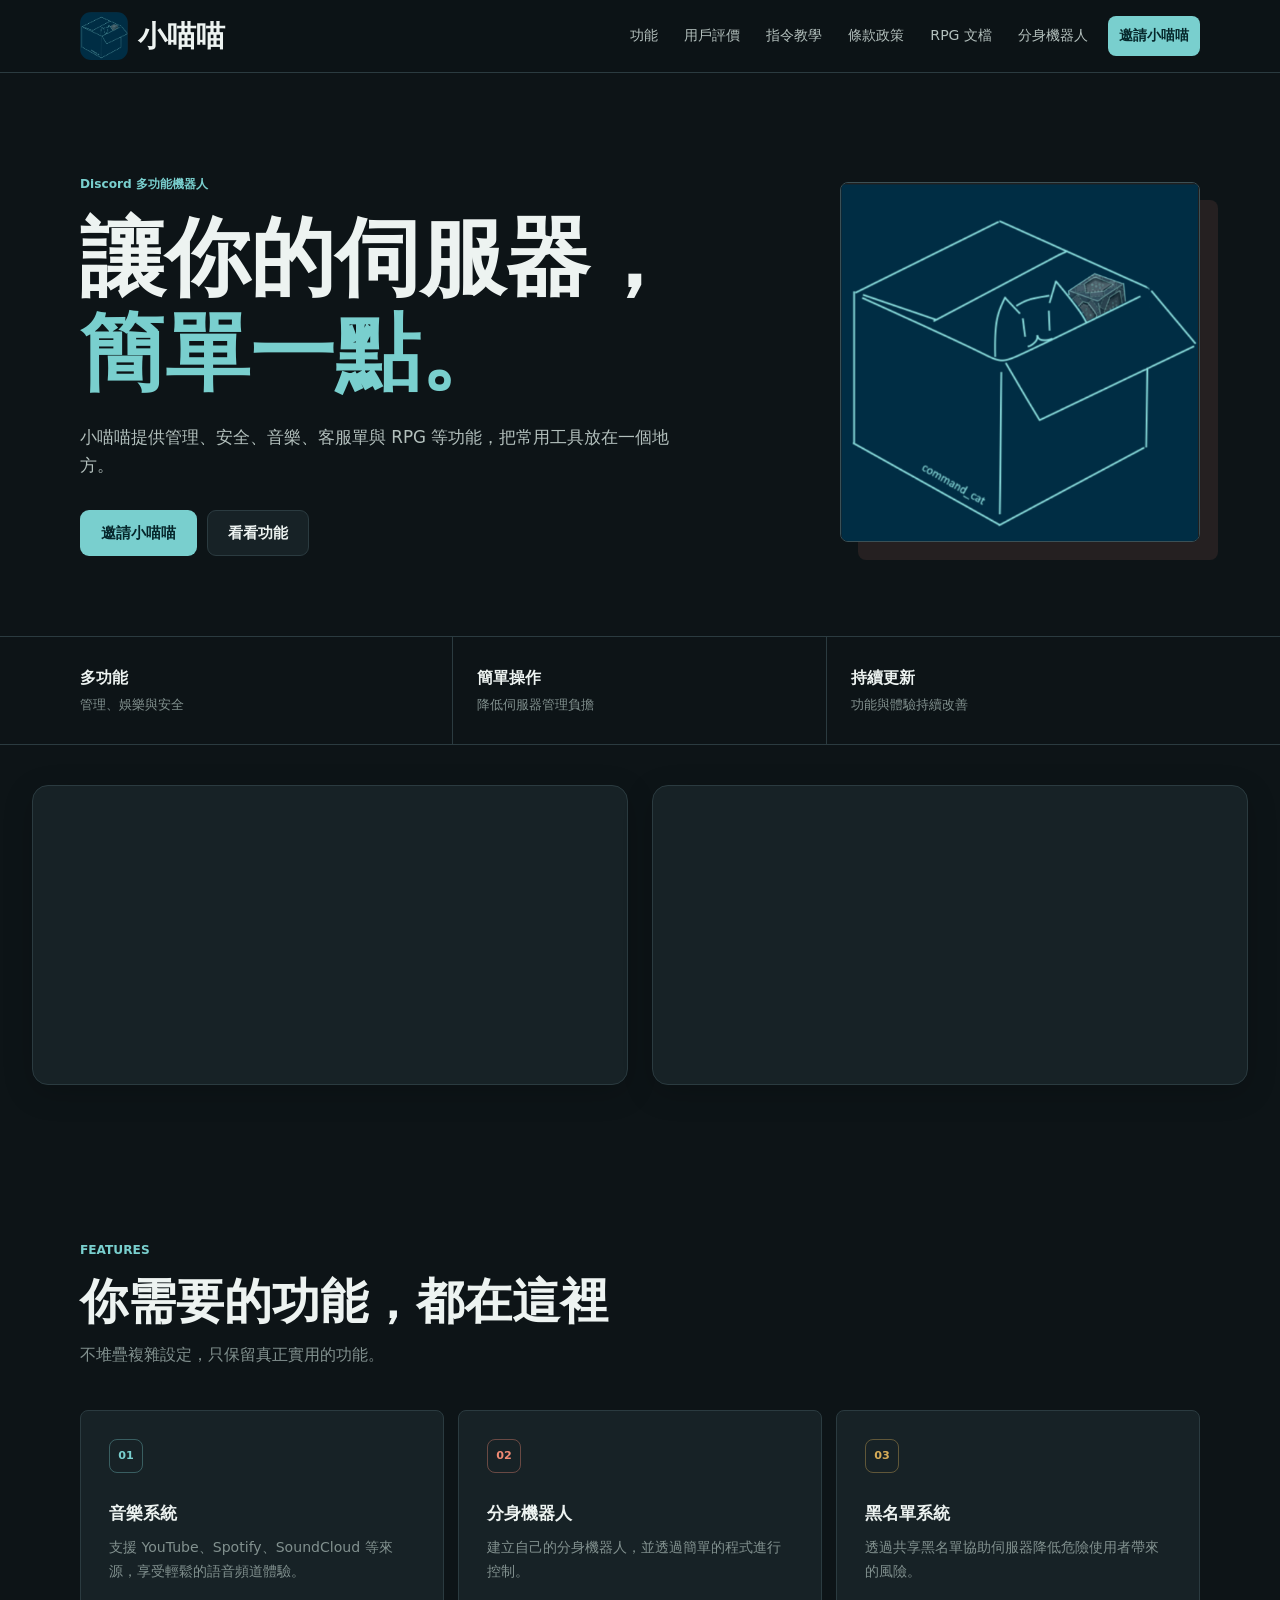
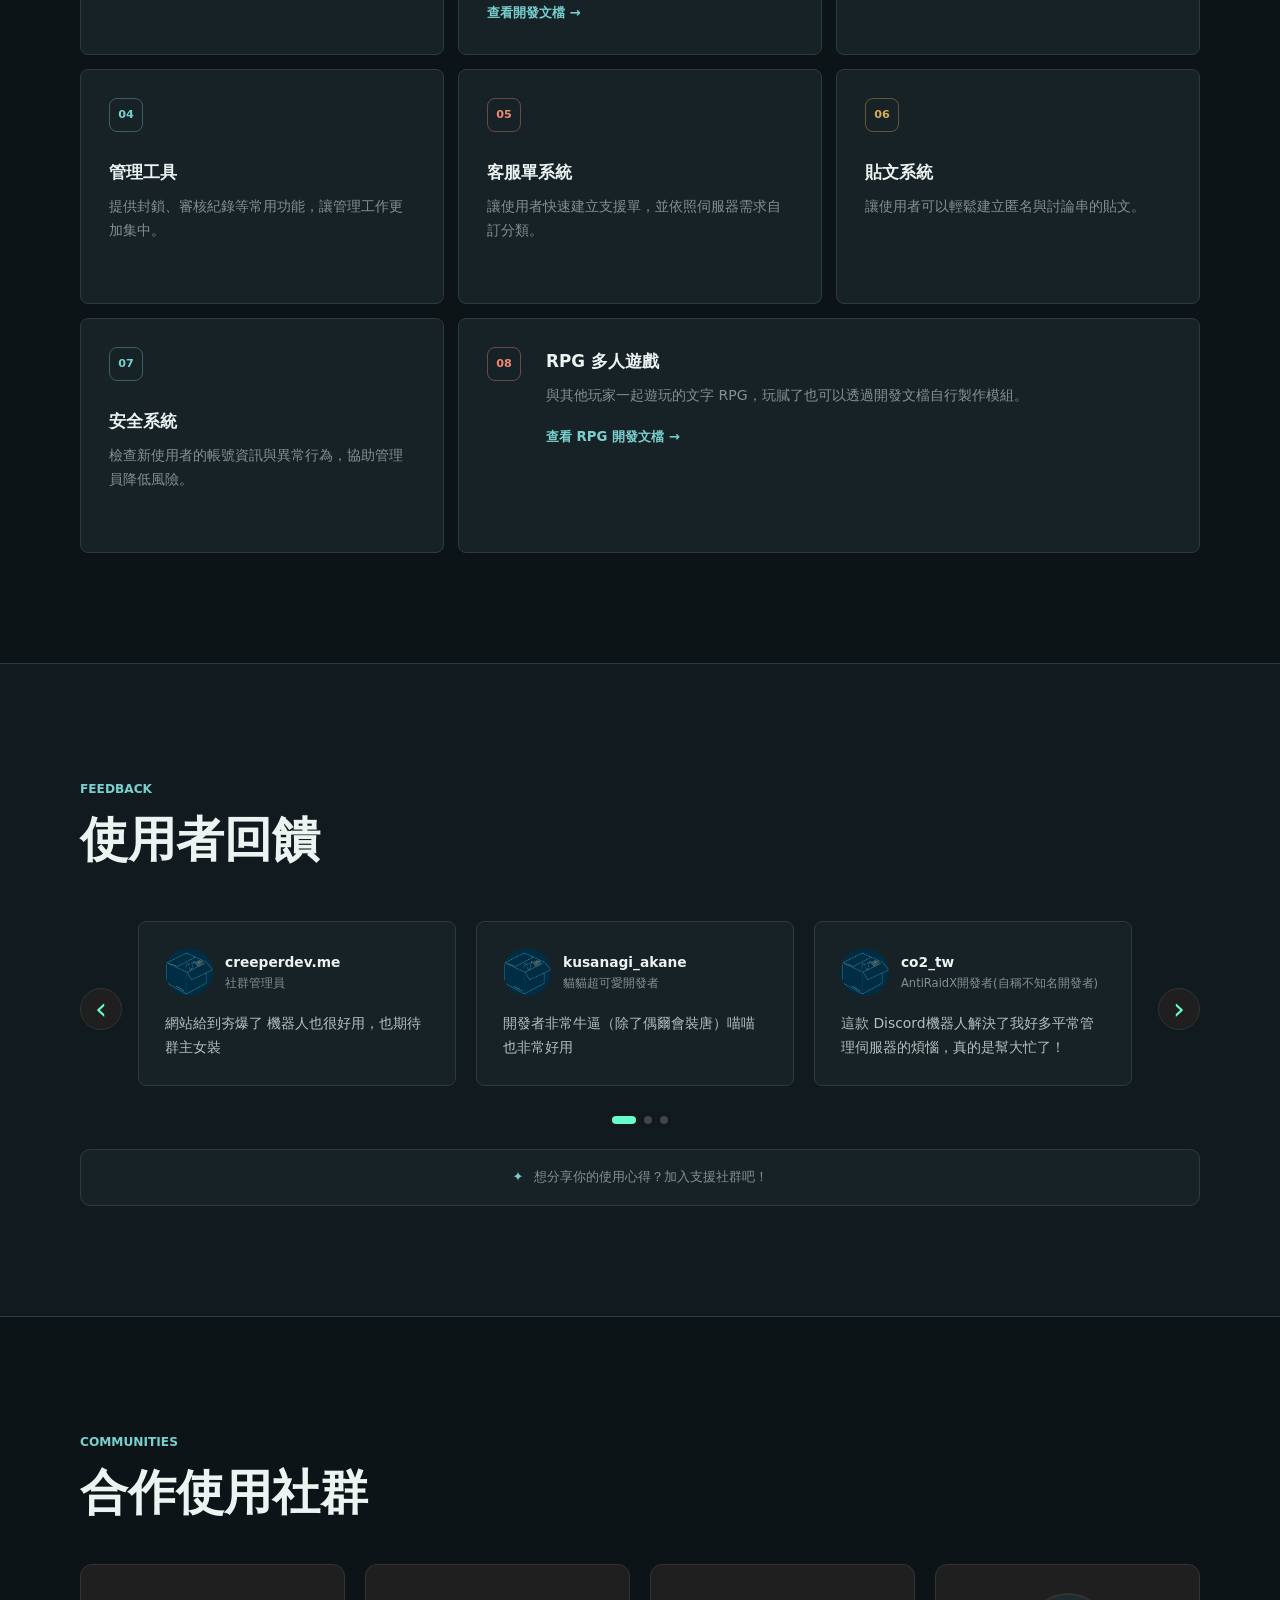
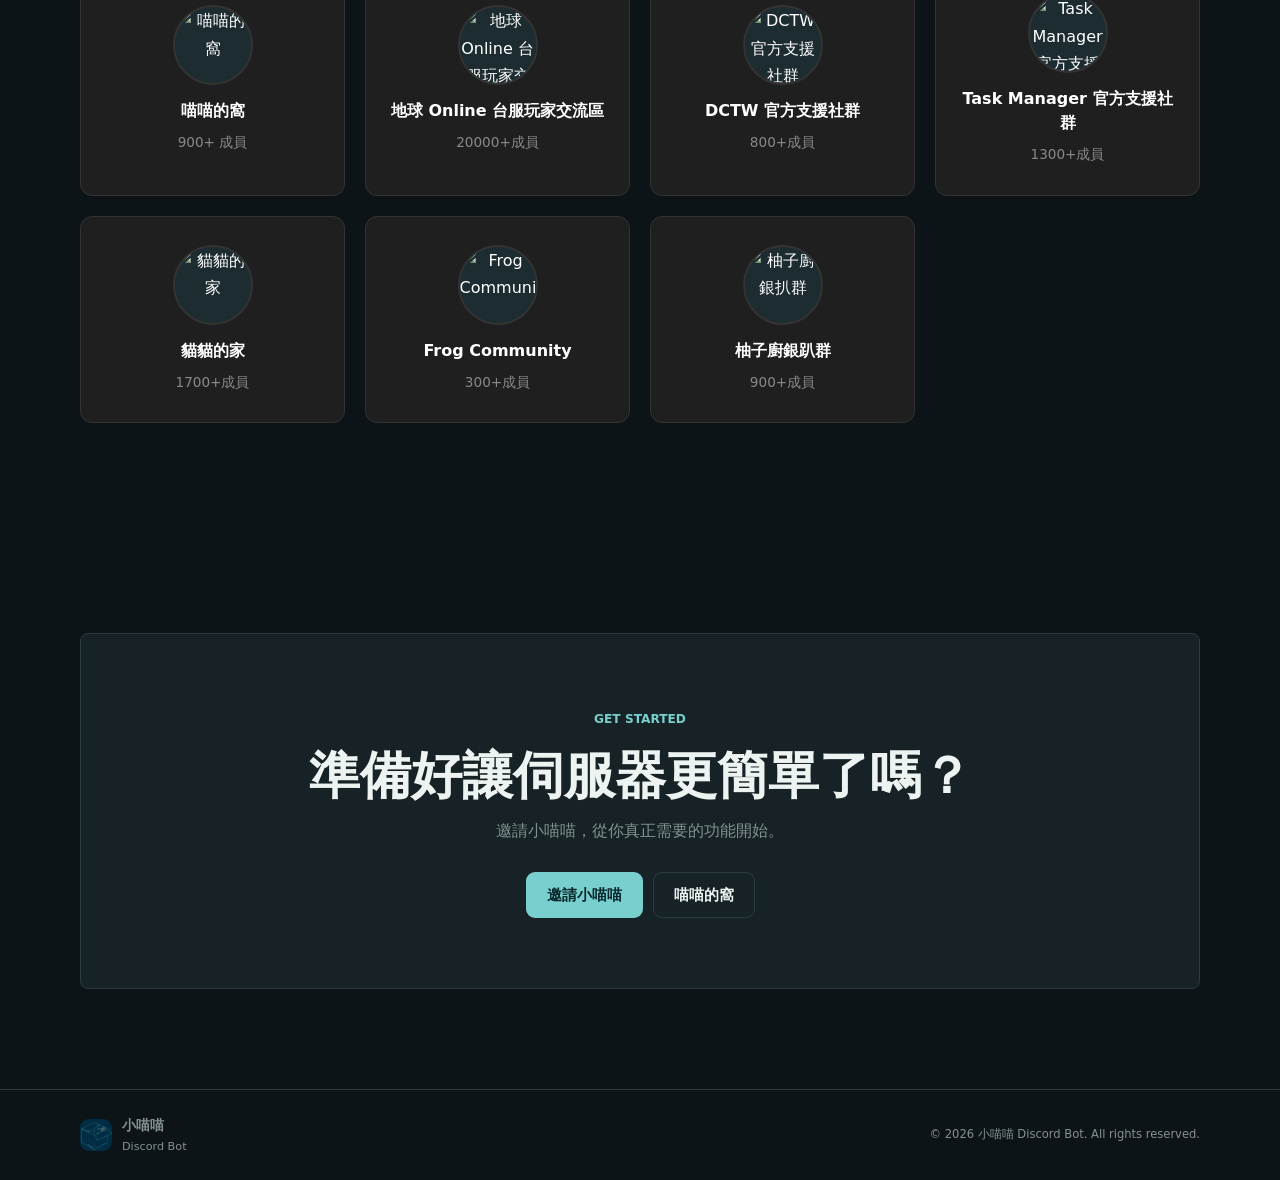
==== commit 61201260: "fix: DCTW iframe and commands gap." ====
--- a/index.html
+++ b/index.html
@@ -88,14 +88,17 @@
     </section>
 
     <section class="community">
-      <div class="container community-grid">
+      <div class="container server-widgets">
         <iframe src="https://dctw.xyz/widget/b/1144161789832069141?theme=dark" title="小喵喵伺服器狀態" loading="lazy"
-          scrolling="no"></iframe>
+          scrolling="no">
+        </iframe>
 
         <iframe src="https://dctw.xyz/widget/s/1061475265924038758?theme=dark" title="小喵喵社群資訊" loading="lazy"
-          scrolling="no"></iframe>
-      </div>
-    </section>
+          scrolling="no">
+        </iframe>
+      </div>
+    </section>
+
 
     <section id="features" class="section">
       <div class="container">
@@ -404,9 +407,13 @@
             <a class="btn btn-primary" href="https://discord.com/oauth2/authorize?client_id=1144161789832069141">
               邀請小喵喵
             </a>
-            <a class="btn btn-secondary" href="https://dctw.xyz/servers/1404587685645123665">
+            <a class="btn btn-secondary" href="https://discord.gg/2hMVBxuBrQ">
+              喵喵的窩
+            </a>
+            <!-- 合作夥伴 -->
+            <!-- <a class="btn btn-secondary" href="https://dctw.xyz/servers/1404587685645123665">
               前往雲端貓居
-            </a>
+            </a> -->
           </div>
         </div>
       </div>
--- a/style/index.css
+++ b/style/index.css
@@ -52,10 +52,16 @@
   font: inherit;
 }
 
+img {
+  max-width: 100%;
+}
+
 .container {
   width: min(calc(100% - 40px), var(--container));
   margin: 0 auto;
 }
+
+/* Header */
 
 .site-header {
   position: sticky;
@@ -140,6 +146,8 @@
   transition: transform .2s, opacity .2s;
 }
 
+/* Hero */
+
 .hero {
   padding: 120px 0 80px;
   border-bottom: 1px solid var(--border);
@@ -230,71 +238,21 @@
   border-color: #373a40;
 }
 
-.hero-card {
-  position: relative;
-  min-height: 310px;
-  padding: 34px;
-  display: flex;
-  flex-direction: column;
-  justify-content: flex-end;
-  gap: 16px;
-  background: var(--surface);
-  border: 1px solid var(--border);
-  border-radius: 20px;
-}
-
-.hero-card::before {
-  content: "";
-  position: absolute;
-  inset: 20px;
-  border: 1px solid rgba(215, 185, 142, .12);
-  border-radius: 14px;
-  pointer-events: none;
-}
-
-.hero-card img {
-  position: absolute;
-  top: 42px;
-  left: 42px;
-  width: 100px;
-  height: 100px;
-  object-fit: cover;
-  border-radius: 26px;
-}
-
-.hero-card div {
-  display: flex;
-  flex-direction: column;
-  gap: 2px;
-}
-
-.hero-card strong {
-  font-size: 1.3rem;
-}
-
-.hero-card div span {
-  color: var(--text-muted);
-  font-size: .82rem;
-}
-
-.status {
-  position: absolute;
-  top: 28px;
-  right: 28px;
-  display: inline-flex;
-  align-items: center;
-  gap: 7px;
-  color: var(--text-muted);
-  font-size: .75rem;
-}
-
-.status i {
-  width: 7px;
-  height: 7px;
-  display: block;
-  border-radius: 50%;
-  background: #7f9f82;
-}
+/* Hero Media */
+
+.hero-media {
+  display: flex;
+  align-items: center;
+  justify-content: center;
+}
+
+.hero-media img {
+  width: min(100%, 300px);
+  height: auto;
+  border-radius: 30px;
+}
+
+/* Stats */
 
 .stats {
   border-bottom: 1px solid var(--border);
@@ -333,44 +291,59 @@
   font-size: .8rem;
 }
 
+/* Server Widgets */
+
 .community {
-  padding: 30px 0 0;
-  background: #111214;
-}
-
-.community-grid {
+  padding: 40px 0;
+  background: var(--bg);
+}
+
+.server-widgets {
   display: grid;
   grid-template-columns: repeat(2, minmax(0, 1fr));
-  gap: 14px;
-  background: #111214;
-}
-
-.community-grid iframe {
+  gap: 24px;
+  width: 95%;
+}
+
+.server-widgets iframe {
   display: block;
   width: 100%;
-  height: 320px;
+  height: 300px;
+  border: 1px solid var(--border);
+  border-radius: 16px;
+  background: var(--surface);
+  overflow: hidden;
+  box-shadow: 0 8px 30px rgba(0, 0, 0, .18);
+  transition: border-color .2s, transform .2s;
+}
+
+.server-widgets iframe:hover {
+  border-color: #3a3d43;
+  transform: translateY(-2px);
+}
+
+/* Server Widget */
+
+.server-widget {
+  width: 100%;
+  max-width: 500px;
   margin: 0 auto;
-  padding: 0;
-  border: none;
-  border-radius: 10px;
-  background: #111214;
-}
-
-.card-label {
-  margin-bottom: 10px;
-  color: var(--text-muted);
-  font-size: .75rem;
-  font-weight: 600;
-}
-
-.community iframe {
+  overflow: hidden;
+  border: 1px solid var(--border);
+  border-radius: 16px;
+  background: var(--surface);
+}
+
+.server-widget iframe {
   display: block;
   width: 100%;
-  height: 260px;
+  height: 300px;
   border: 0;
-  border-radius: 9px;
+  border-radius: 16px;
   background: transparent;
 }
+
+/* Sections */
 
 .section {
   padding: 110px 0;
@@ -395,6 +368,8 @@
 .section-heading p {
   color: var(--text-muted);
 }
+
+/* Features */
 
 .feature-grid {
   display: grid;
@@ -465,6 +440,8 @@
   color: var(--accent-hover);
 }
 
+/* Feedback */
+
 .feedback-section {
   background: var(--bg-soft);
   border-top: 1px solid var(--border);
@@ -472,16 +449,34 @@
 }
 
 .feedback-grid {
-  display: grid;
-  grid-template-columns: repeat(3, 1fr);
-  gap: 14px;
+  display: flex;
+  align-items: stretch;
+  gap: 20px;
+  width: 100%;
+  overflow-x: auto;
+  overflow-y: visible;
+  scroll-snap-type: x mandatory;
+  scroll-behavior: smooth;
+  scrollbar-width: none;
+  padding: 10px 5px 20px;
+}
+
+.feedback-grid::-webkit-scrollbar {
+  display: none;
 }
 
 .feedback-card {
+  flex: 0 0 calc((100% - 40px) / 3);
+  min-width: 0;
+  height: auto;
+  align-self: stretch;
   padding: 26px;
   background: var(--surface);
   border: 1px solid var(--border);
   border-radius: var(--radius);
+  box-sizing: border-box;
+  scroll-snap-align: start;
+  overflow: visible;
 }
 
 .feedback-top {
@@ -489,6 +484,10 @@
   align-items: center;
   gap: 11px;
   margin-bottom: 16px;
+}
+
+.feedback-top > div:last-child {
+  min-width: 0;
 }
 
 .avatar {
@@ -497,25 +496,27 @@
   display: flex;
   align-items: center;
   justify-content: center;
-  flex-shrink: 0;
+  flex: 0 0 48px;
   color: var(--accent);
   background: rgba(215, 185, 142, .1);
   border-radius: 50%;
   font-weight: 700;
   overflow: hidden;
+}
+
+.avatar img {
+  display: block;
+  width: 48px;
+  height: 48px;
+  object-fit: cover;
   border-radius: 50%;
-}
-
-.avatar img {
-  width: 100%;
-  height: 100%;
-  object-fit: cover;
-  display: block;
 }
 
 .feedback-top strong,
 .feedback-top span {
   display: block;
+  overflow-wrap: anywhere;
+  word-break: break-word;
 }
 
 .feedback-top strong {
@@ -535,8 +536,76 @@
 }
 
 .feedback-card p {
+  margin-bottom: 0;
   color: var(--text-soft);
   font-size: .87rem;
+  line-height: 1.7;
+  overflow-wrap: anywhere;
+  word-break: break-word;
+  white-space: normal;
+}
+
+.feedback-slider {
+  position: relative;
+  display: flex;
+  align-items: center;
+  gap: 16px;
+  width: 100%;
+}
+
+.feedback-arrow {
+  flex: 0 0 42px;
+  width: 42px;
+  height: 42px;
+  border: 1px solid #333;
+  border-radius: 50%;
+  background: #1f1f1f;
+  color: #66ffcc;
+  font-size: 30px;
+  line-height: 1;
+  cursor: pointer;
+  display: flex;
+  align-items: center;
+  justify-content: center;
+  transition: .2s;
+  z-index: 2;
+}
+
+.feedback-arrow:hover {
+  background: #66ffcc;
+  color: #111;
+  transform: scale(1.05);
+}
+
+.feedback-arrow:disabled {
+  opacity: .3;
+  cursor: default;
+  transform: none;
+}
+
+.feedback-dots {
+  display: flex;
+  justify-content: center;
+  align-items: center;
+  gap: 8px;
+  margin-top: 10px;
+}
+
+.feedback-dot {
+  width: 8px;
+  height: 8px;
+  padding: 0;
+  border: 0;
+  border-radius: 50%;
+  background: #444;
+  cursor: pointer;
+  transition: .25s;
+}
+
+.feedback-dot.active {
+  width: 24px;
+  border-radius: 10px;
+  background: #66ffcc;
 }
 
 .feedback-note {
@@ -555,6 +624,73 @@
   color: var(--accent);
 }
 
+/* Communities */
+
+.communities-section {
+  background: var(--bg);
+}
+
+.community-grid {
+  display: grid;
+  grid-template-columns: repeat(3, minmax(0, 1fr));
+  gap: 14px;
+}
+
+.community-card {
+  min-width: 0;
+  padding: 28px 20px;
+  display: flex;
+  flex-direction: column;
+  align-items: center;
+  justify-content: center;
+  text-align: center;
+  background: var(--surface);
+  border: 1px solid var(--border);
+  border-radius: var(--radius);
+  transition: background .2s, border-color .2s, transform .2s;
+}
+
+.community-card:hover {
+  background: var(--surface-hover);
+  border-color: #34373d;
+  transform: translateY(-3px);
+}
+
+.community-avatar {
+  width: 76px;
+  height: 76px;
+  margin-bottom: 15px;
+  flex-shrink: 0;
+  overflow: hidden;
+  border-radius: 50%;
+  background: var(--surface-hover);
+  border: 1px solid var(--border);
+}
+
+.community-avatar img {
+  display: block;
+  width: 100%;
+  height: 100%;
+  object-fit: cover;
+}
+
+.community-card strong {
+  width: 100%;
+  margin-bottom: 3px;
+  color: var(--text);
+  font-size: .95rem;
+  line-height: 1.5;
+  overflow-wrap: anywhere;
+  word-break: break-word;
+}
+
+.community-card span {
+  color: var(--text-muted);
+  font-size: .78rem;
+}
+
+/* Invite */
+
 .invite-section {
   padding: 100px 0;
 }
@@ -582,6 +718,8 @@
   justify-content: center;
 }
 
+/* Footer */
+
 footer {
   border-top: 1px solid var(--border);
 }
@@ -625,7 +763,42 @@
   font-size: .72rem;
 }
 
-@media (max-width: 760px) {
+/* Tablet */
+
+@media (max-width: 900px) {
+  .hero-container {
+    grid-template-columns: 1fr;
+    gap: 45px;
+  }
+
+  .hero-media {
+    justify-content: flex-start;
+  }
+
+  .feature-grid {
+    grid-template-columns: repeat(2, 1fr);
+  }
+
+  .feature-card-wide {
+    grid-column: span 2;
+  }
+
+  .community-grid {
+    grid-template-columns: repeat(2, minmax(0, 1fr));
+  }
+
+  .server-widgets {
+    grid-template-columns: repeat(2, minmax(0, 1fr));
+  }
+
+  .feedback-card {
+    flex: 0 0 calc((100% - 20px) / 2);
+  }
+}
+
+/* Mobile */
+
+@media (max-width: 750px) {
   .container {
     width: min(calc(100% - 28px), var(--container));
   }
@@ -702,6 +875,10 @@
     font-size: .95rem;
   }
 
+  .hero-media {
+    justify-content: center;
+  }
+
   .stats-grid {
     grid-template-columns: 1fr;
   }
@@ -717,9 +894,28 @@
     border-bottom: 0;
   }
 
-  .community-grid,
-  .feedback-grid {
+  /* Server Widgets */
+
+  .community {
+    padding: 25px 0;
+  }
+
+  .server-widgets {
     grid-template-columns: 1fr;
+    gap: 20px;
+  }
+
+  .server-widgets iframe {
+    height: 300px;
+  }
+
+  .server-widget {
+    max-width: 100%;
+  }
+
+  .server-widget iframe {
+    height: 280px;
+    border-radius: 14px;
   }
 
   .section {
@@ -737,6 +933,36 @@
 
   .feature-card-wide .feature-icon {
     margin-bottom: 26px;
+  }
+
+  .community-grid {
+    grid-template-columns: 1fr;
+    gap: 12px;
+  }
+
+  .community-card {
+    min-height: 190px;
+  }
+
+  .feedback-slider {
+    gap: 8px;
+  }
+
+  .feedback-arrow {
+    flex: 0 0 36px;
+    width: 36px;
+    height: 36px;
+    font-size: 26px;
+  }
+
+  .feedback-grid {
+    gap: 12px;
+    padding-left: 2px;
+    padding-right: 2px;
+  }
+
+  .feedback-card {
+    flex: 0 0 100%;
   }
 
   .invite-section {
@@ -752,4 +978,26 @@
     flex-direction: column;
     align-items: flex-start;
   }
+}
+
+/* Small Mobile */
+
+@media (max-width: 600px) {
+  .server-widgets iframe {
+    height: 260px;
+    border-radius: 14px;
+  }
+
+  .server-widget iframe {
+    height: 300px;
+  }
+
+  .community-card {
+    padding: 24px 18px;
+  }
+
+  .community-avatar {
+    width: 68px;
+    height: 68px;
+  }
 }
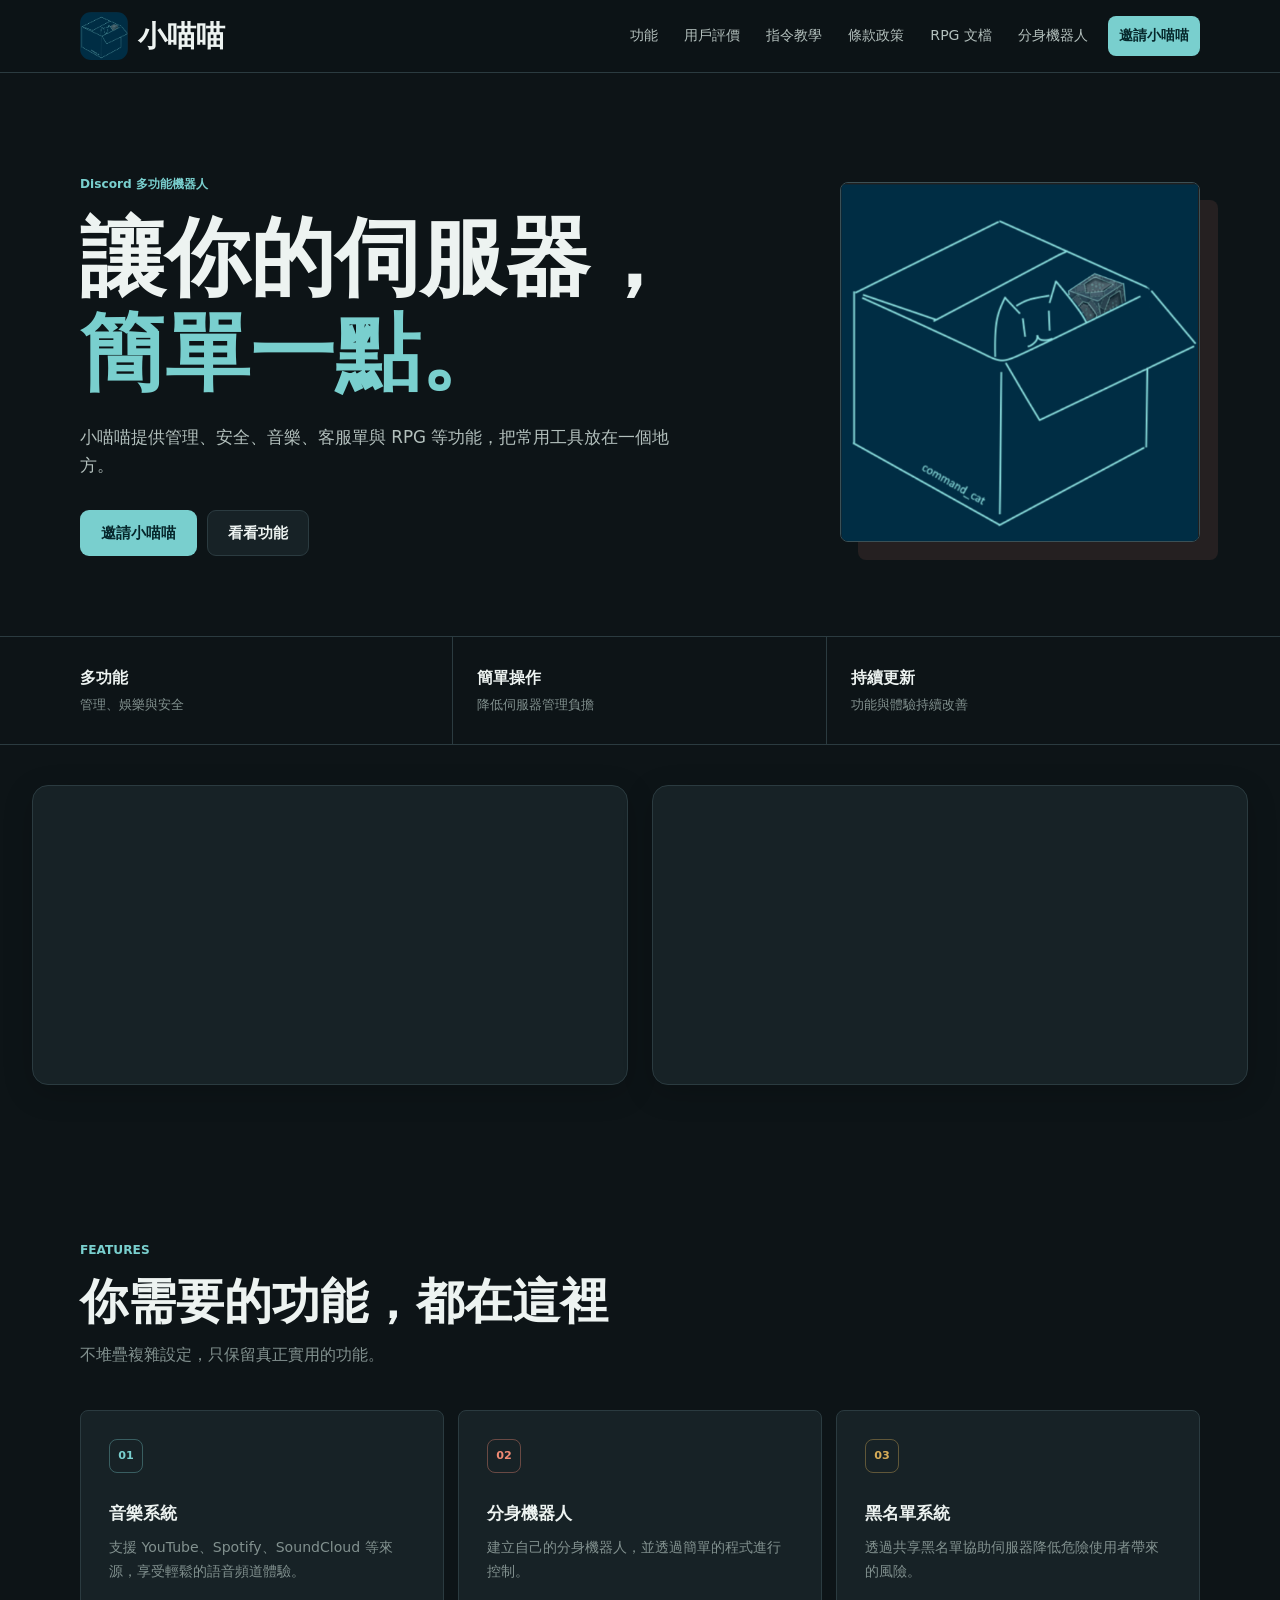
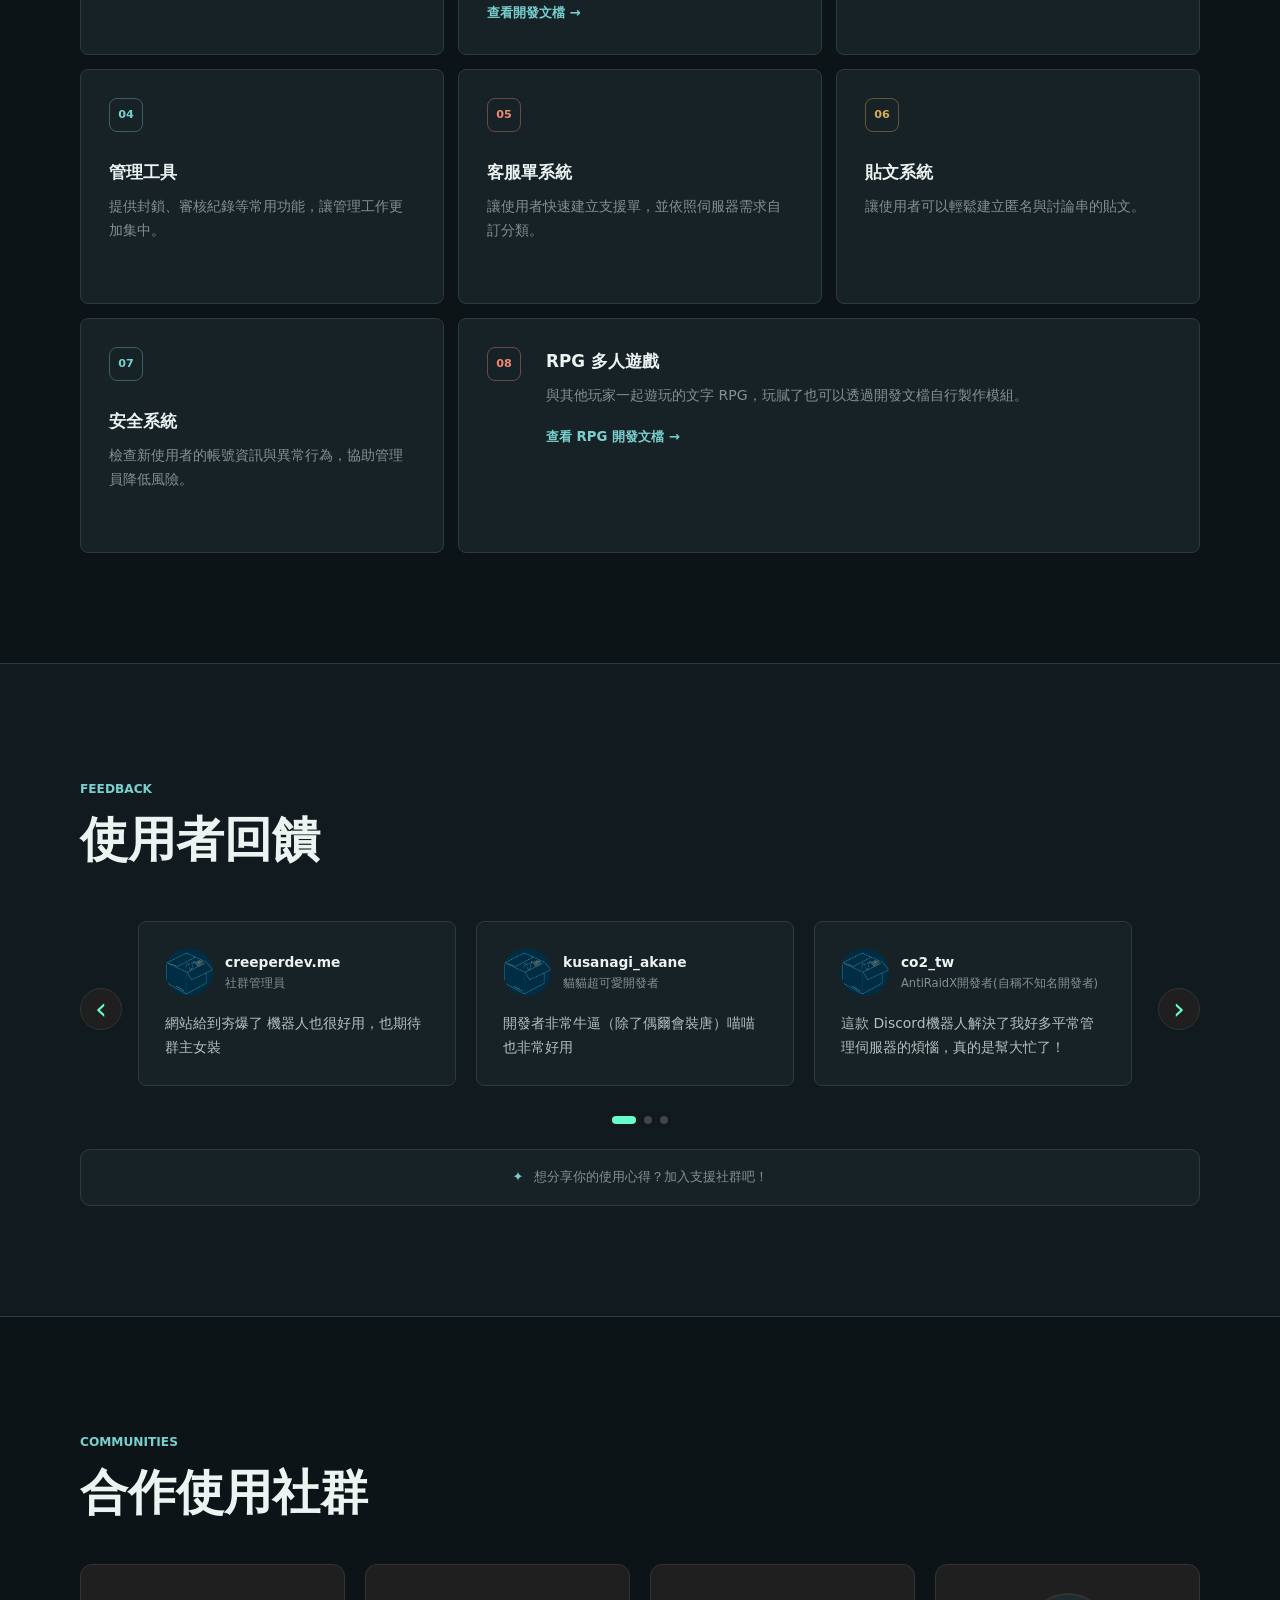
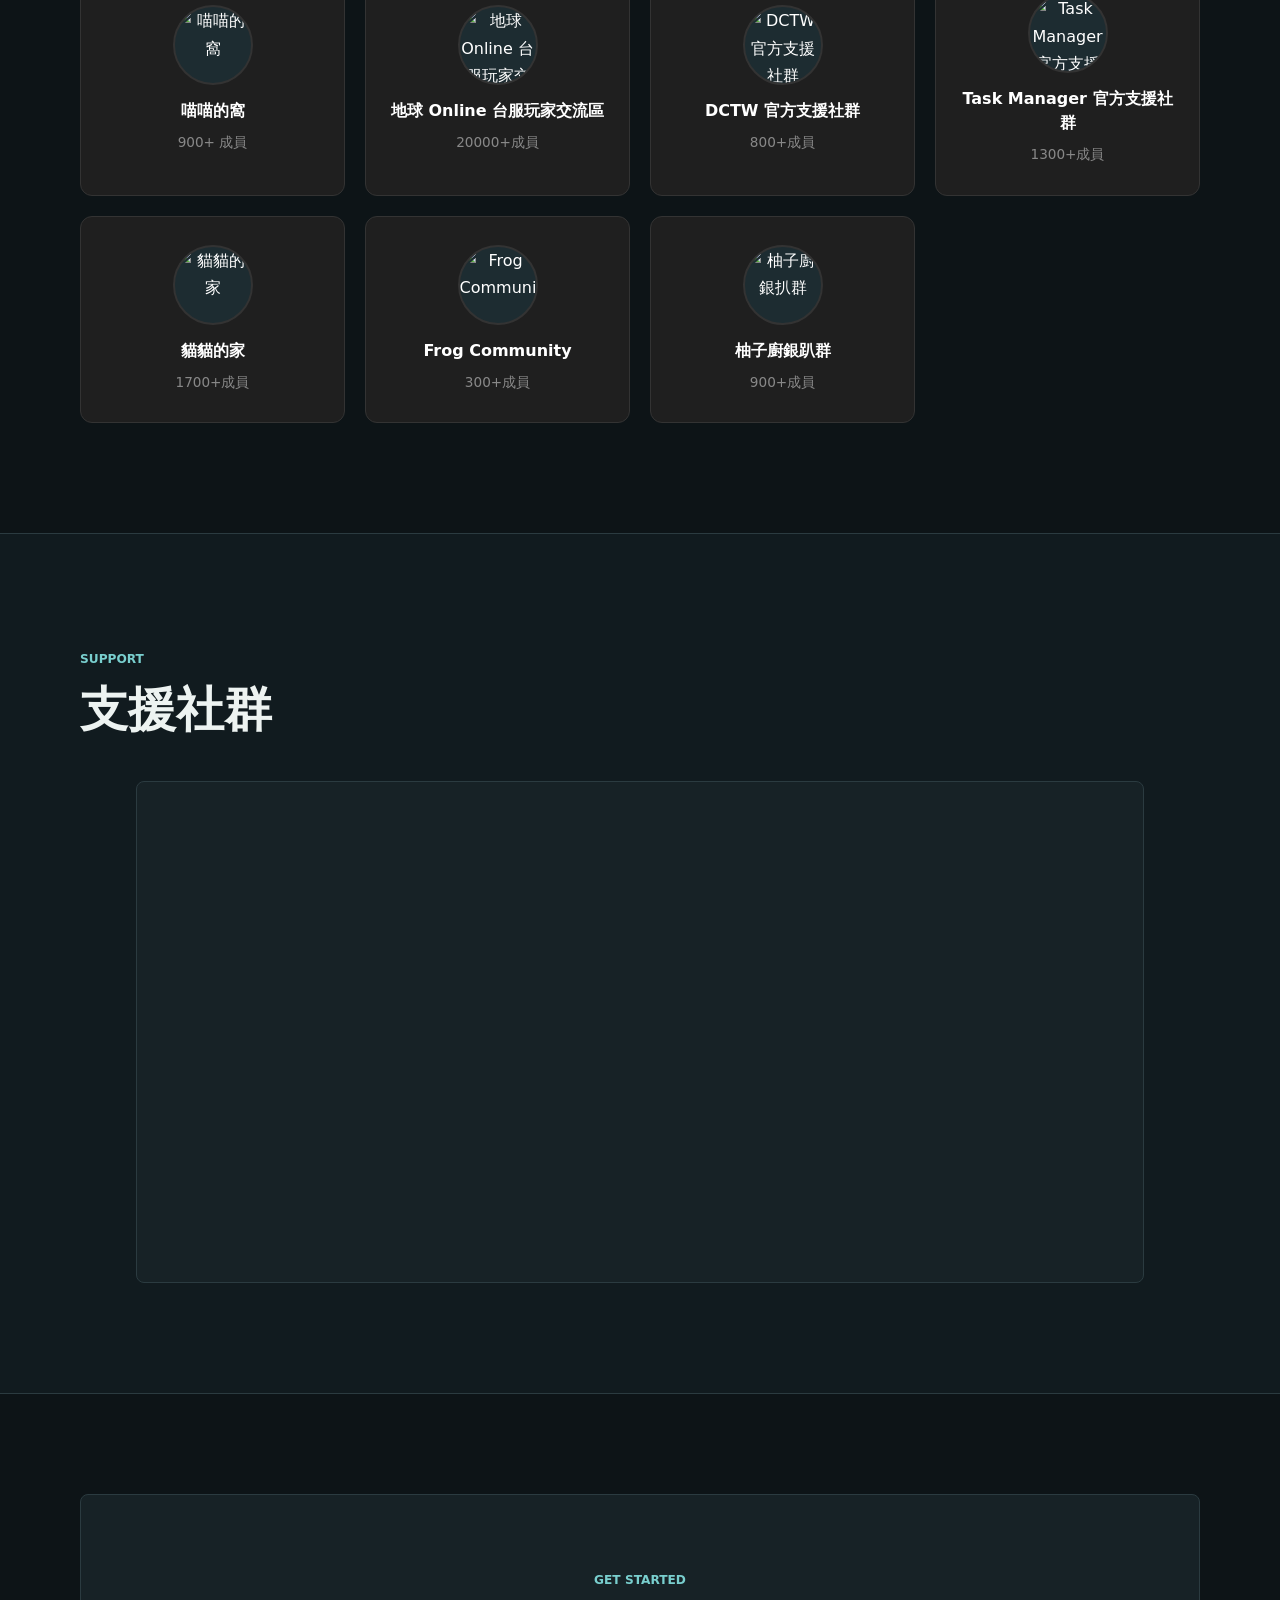
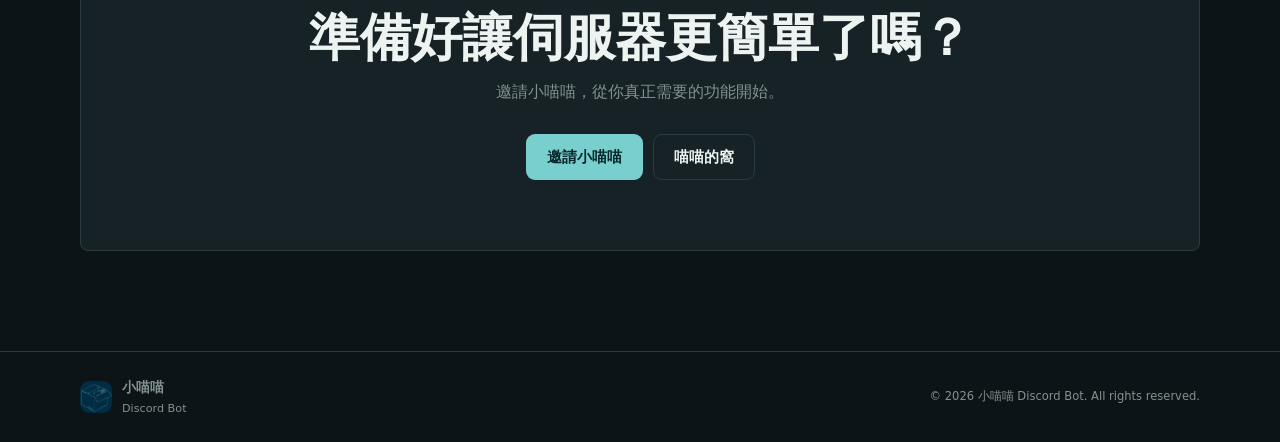
==== commit d8700fb9: "feat: discord widget tool display." ====
--- a/index.html
+++ b/index.html
@@ -396,6 +396,24 @@
       </div>
     </section>
 
+    <section class="discord-widget-section">
+      <div class="container">
+        <div class="section-heading">
+          <span class="eyebrow">SUPPORT</span>
+          <h2>支援社群</h2>
+        </div>
+
+        <div class="discord-widget">
+          <iframe
+            src="https://discord.com/widget?id=1061475265924038758&theme=dark"
+            title="Discord 支援社群"
+            allowtransparency="true"
+            frameborder="0"
+            sandbox="allow-popups allow-popups-to-escape-sandbox allow-same-origin allow-scripts">
+          </iframe>
+        </div>
+      </div>
+    </section>
 
     <section id="invite" class="invite-section">
       <div class="container">
--- a/style/index.css
+++ b/style/index.css
@@ -762,6 +762,33 @@
   color: var(--text-muted);
   font-size: .72rem;
 }
+
+/* Discord Support Widget */
+
+.discord-widget-section {
+  padding: 110px 0;
+  background: var(--bg-soft);
+  border-top: 1px solid var(--border);
+  border-bottom: 1px solid var(--border);
+}
+
+.discord-widget {
+  width: 90%;
+  max-width: 1300px;
+  margin: 0 auto;
+  overflow: hidden;
+  border: 1px solid var(--border);
+  border-radius: var(--radius);
+  background: var(--surface);
+}
+
+.discord-widget iframe {
+  display: block;
+  width: 100%;
+  height: 500px;
+  border: 0;
+}
+
 
 /* Tablet */
 
@@ -978,6 +1005,14 @@
     flex-direction: column;
     align-items: flex-start;
   }
+
+  .discord-widget-section {
+    padding: 80px 0;
+  }
+
+  .discord-widget iframe {
+    height: 500px;
+  }
 }
 
 /* Small Mobile */
@@ -1000,4 +1035,8 @@
     width: 68px;
     height: 68px;
   }
+  
+  .discord-widget iframe {
+    height: 450px;
+  }
 }
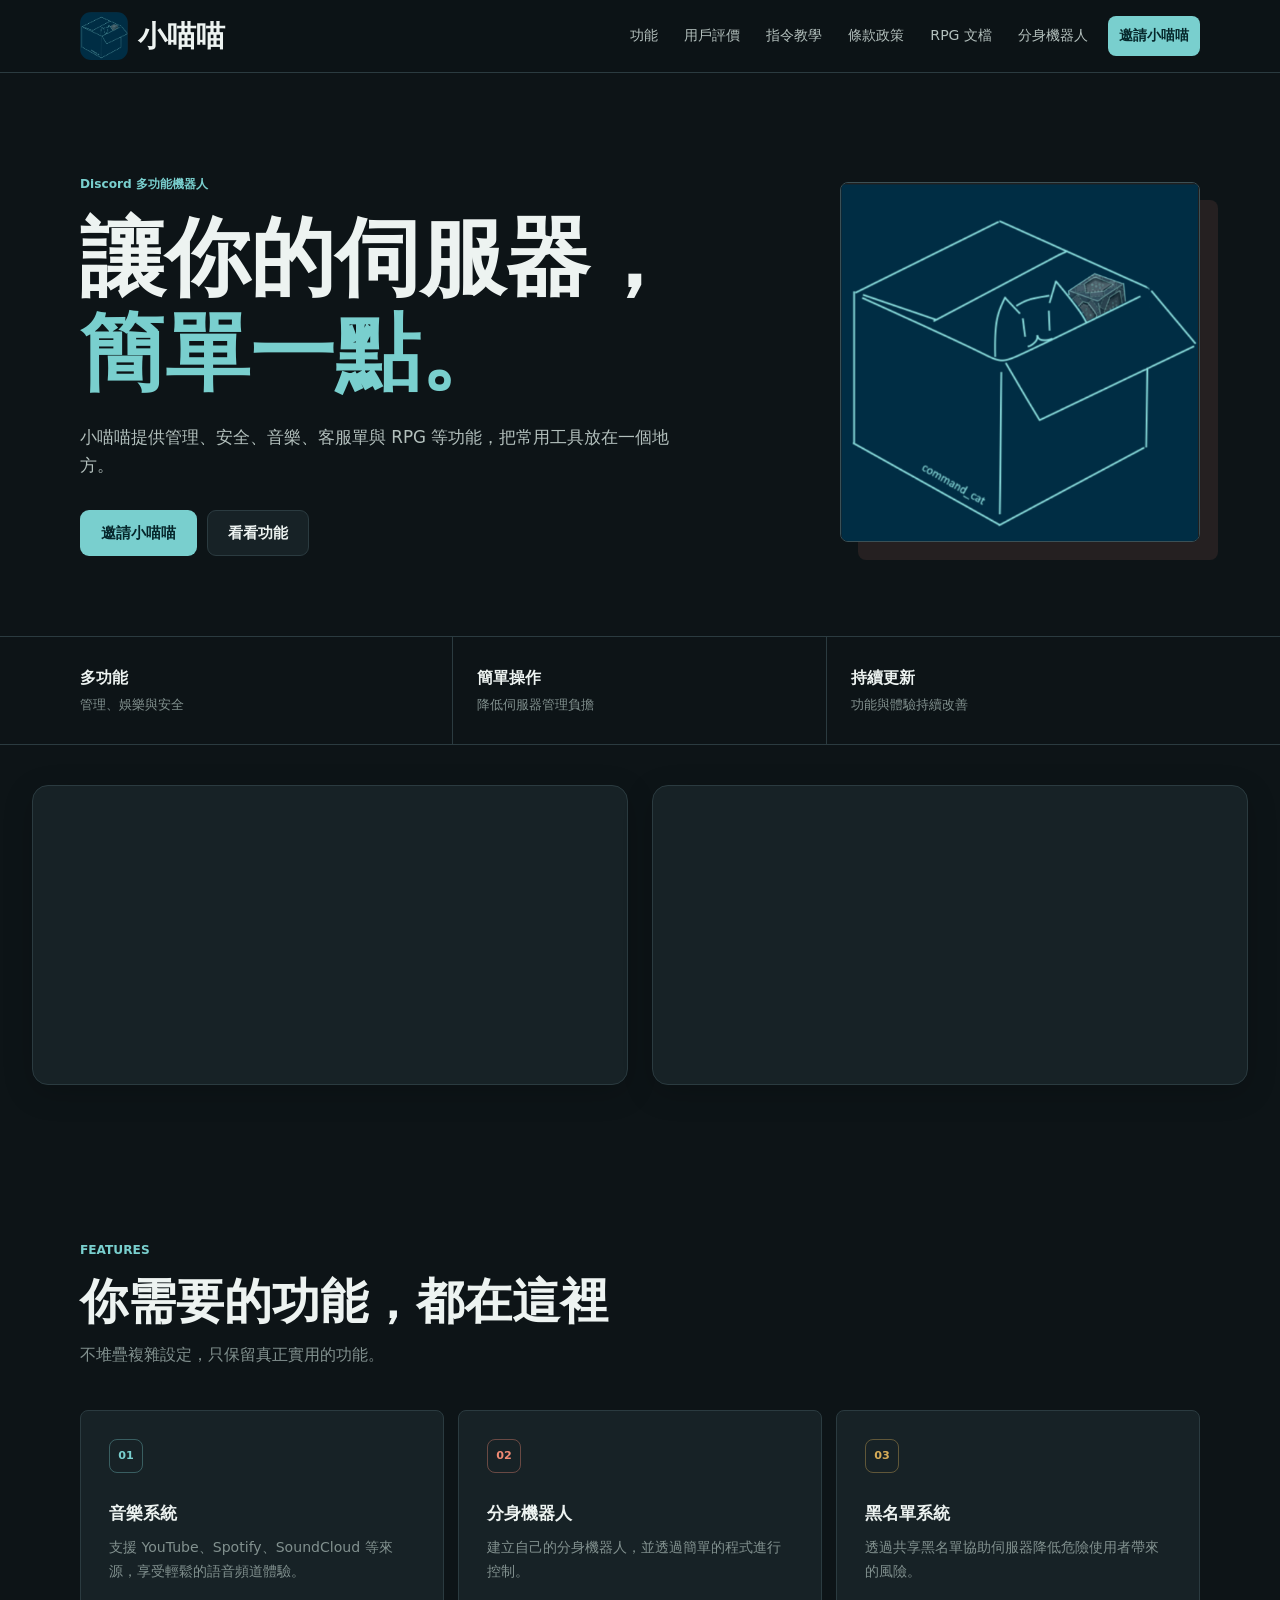
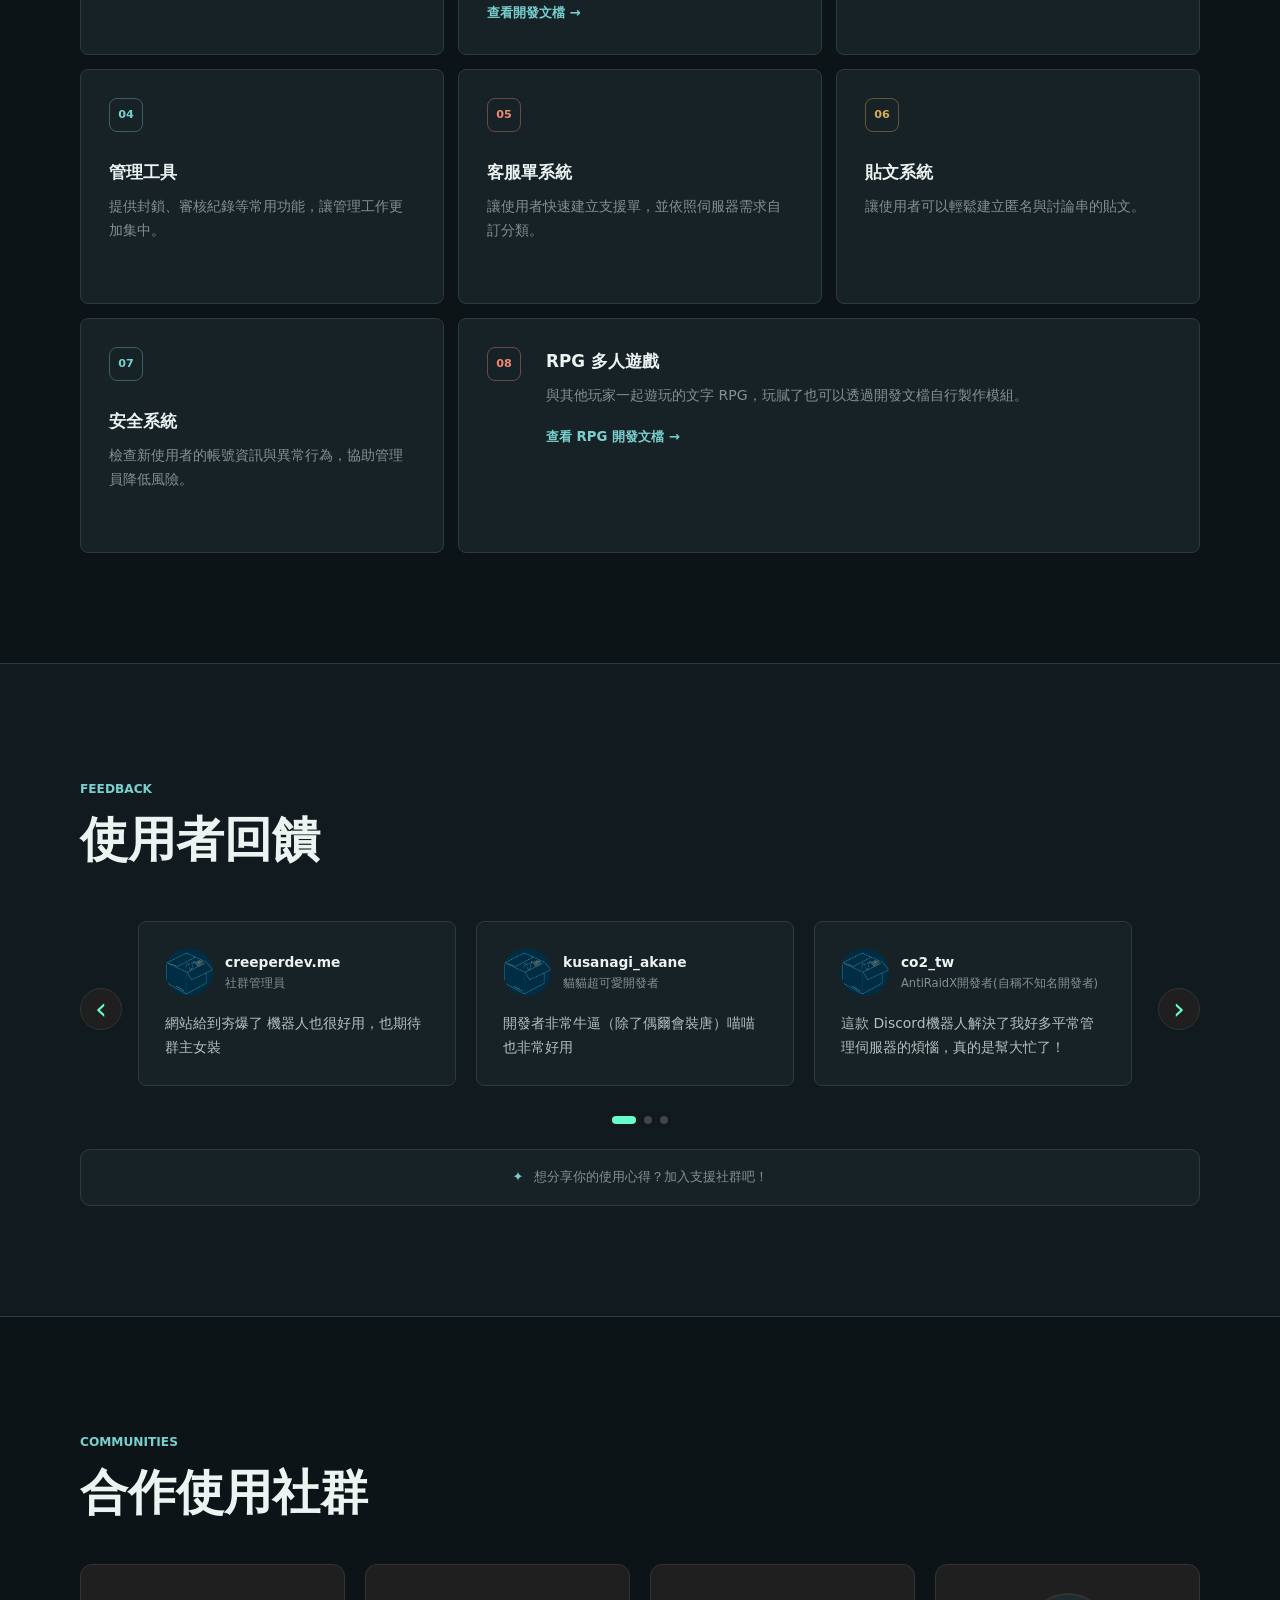
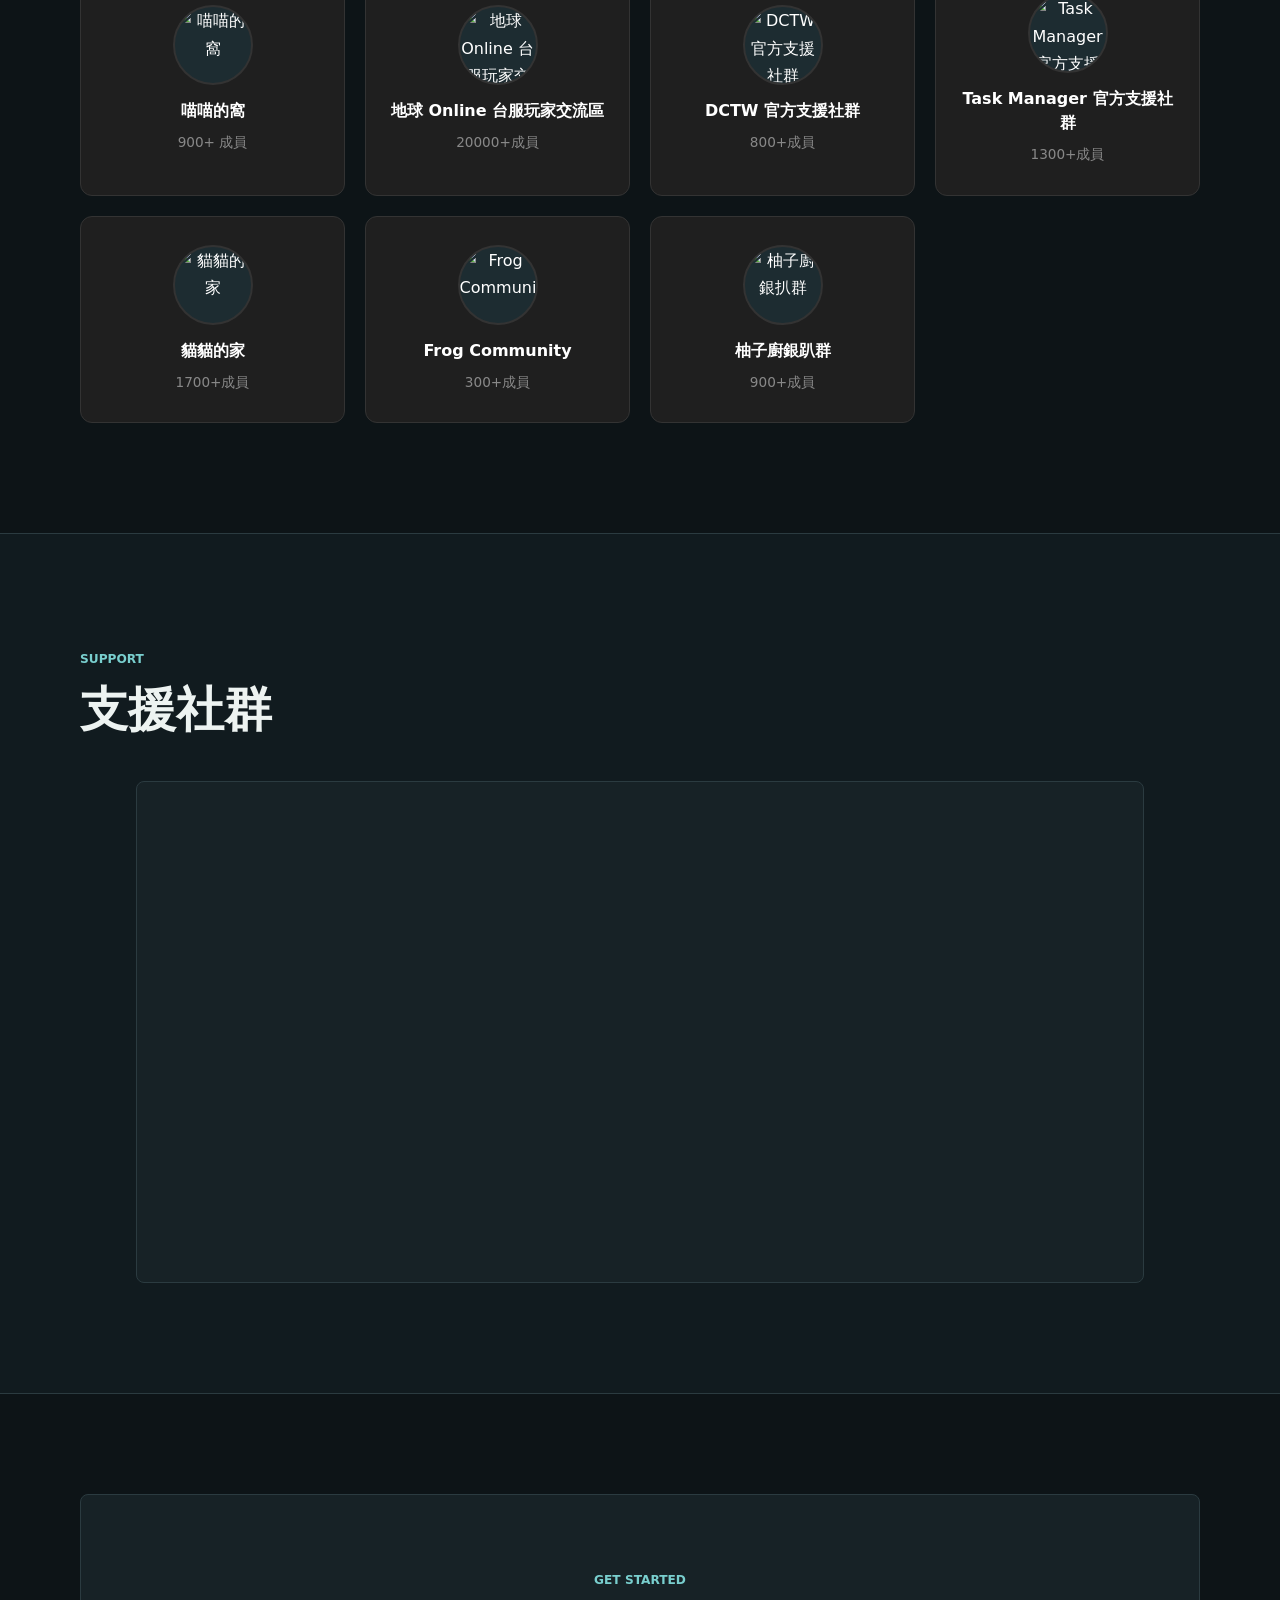
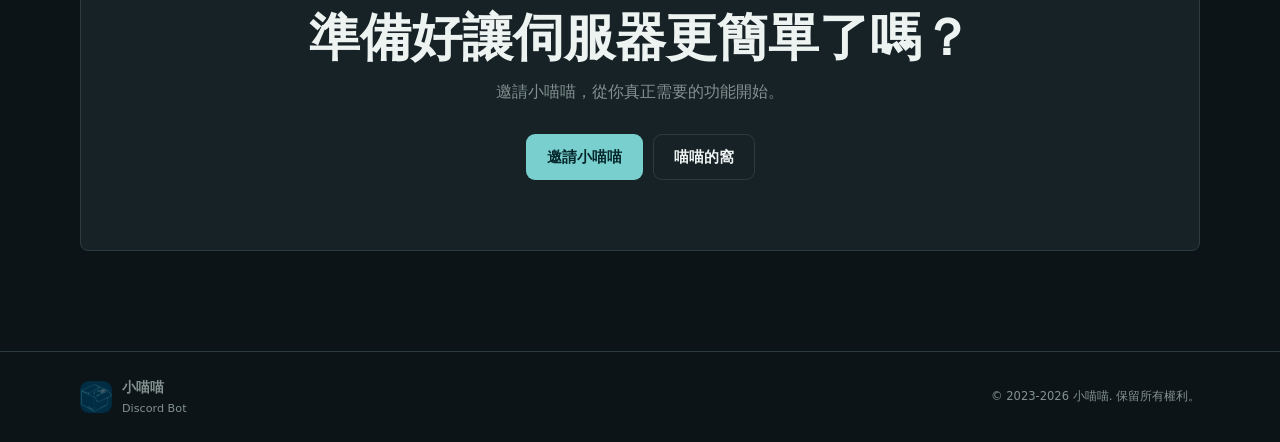
==== commit d769d7f0: "Update copyright." ====
--- a/index.html
+++ b/index.html
@@ -447,7 +447,7 @@
           <span>Discord Bot</span>
         </div>
       </div>
-      <p>© 2026 小喵喵 Discord Bot. All rights reserved.</p>
+      <p>© 2023-2026 小喵喵. 保留所有權利。</p>
     </div>
   </footer>
 
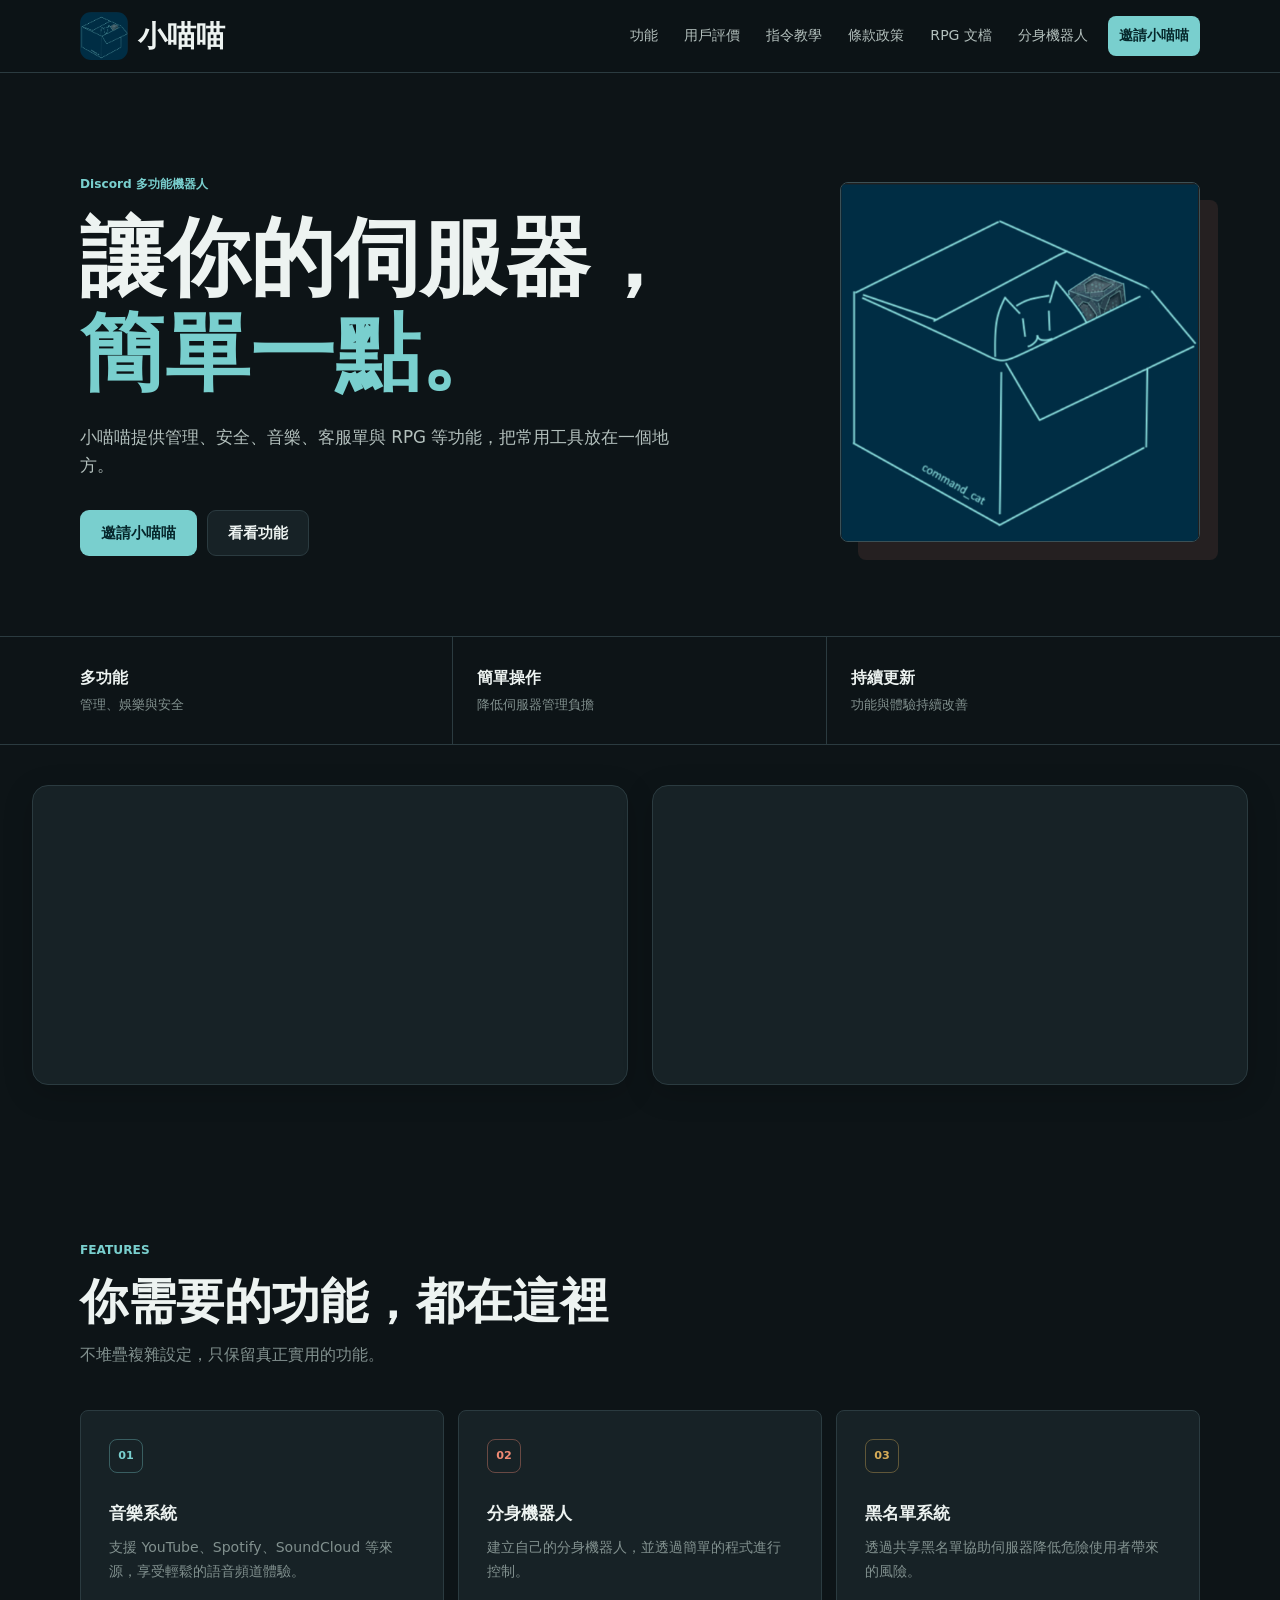
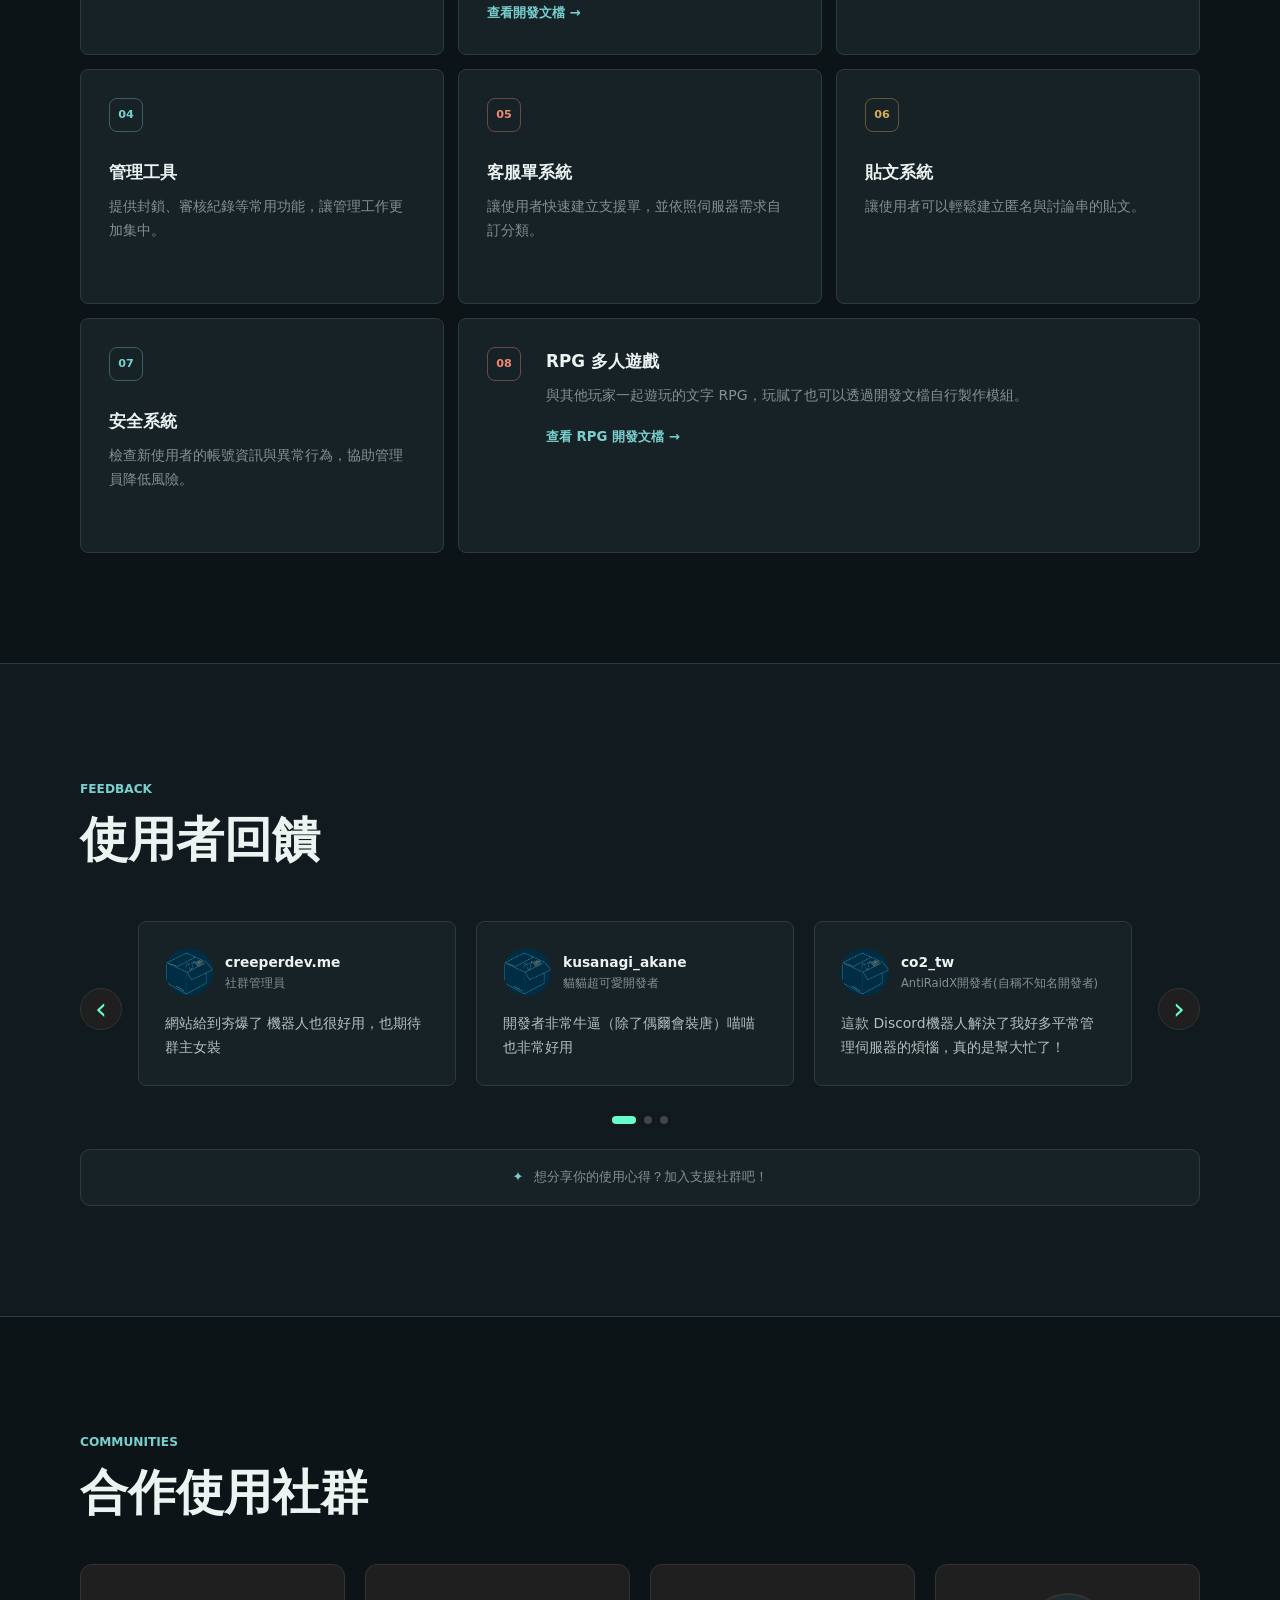
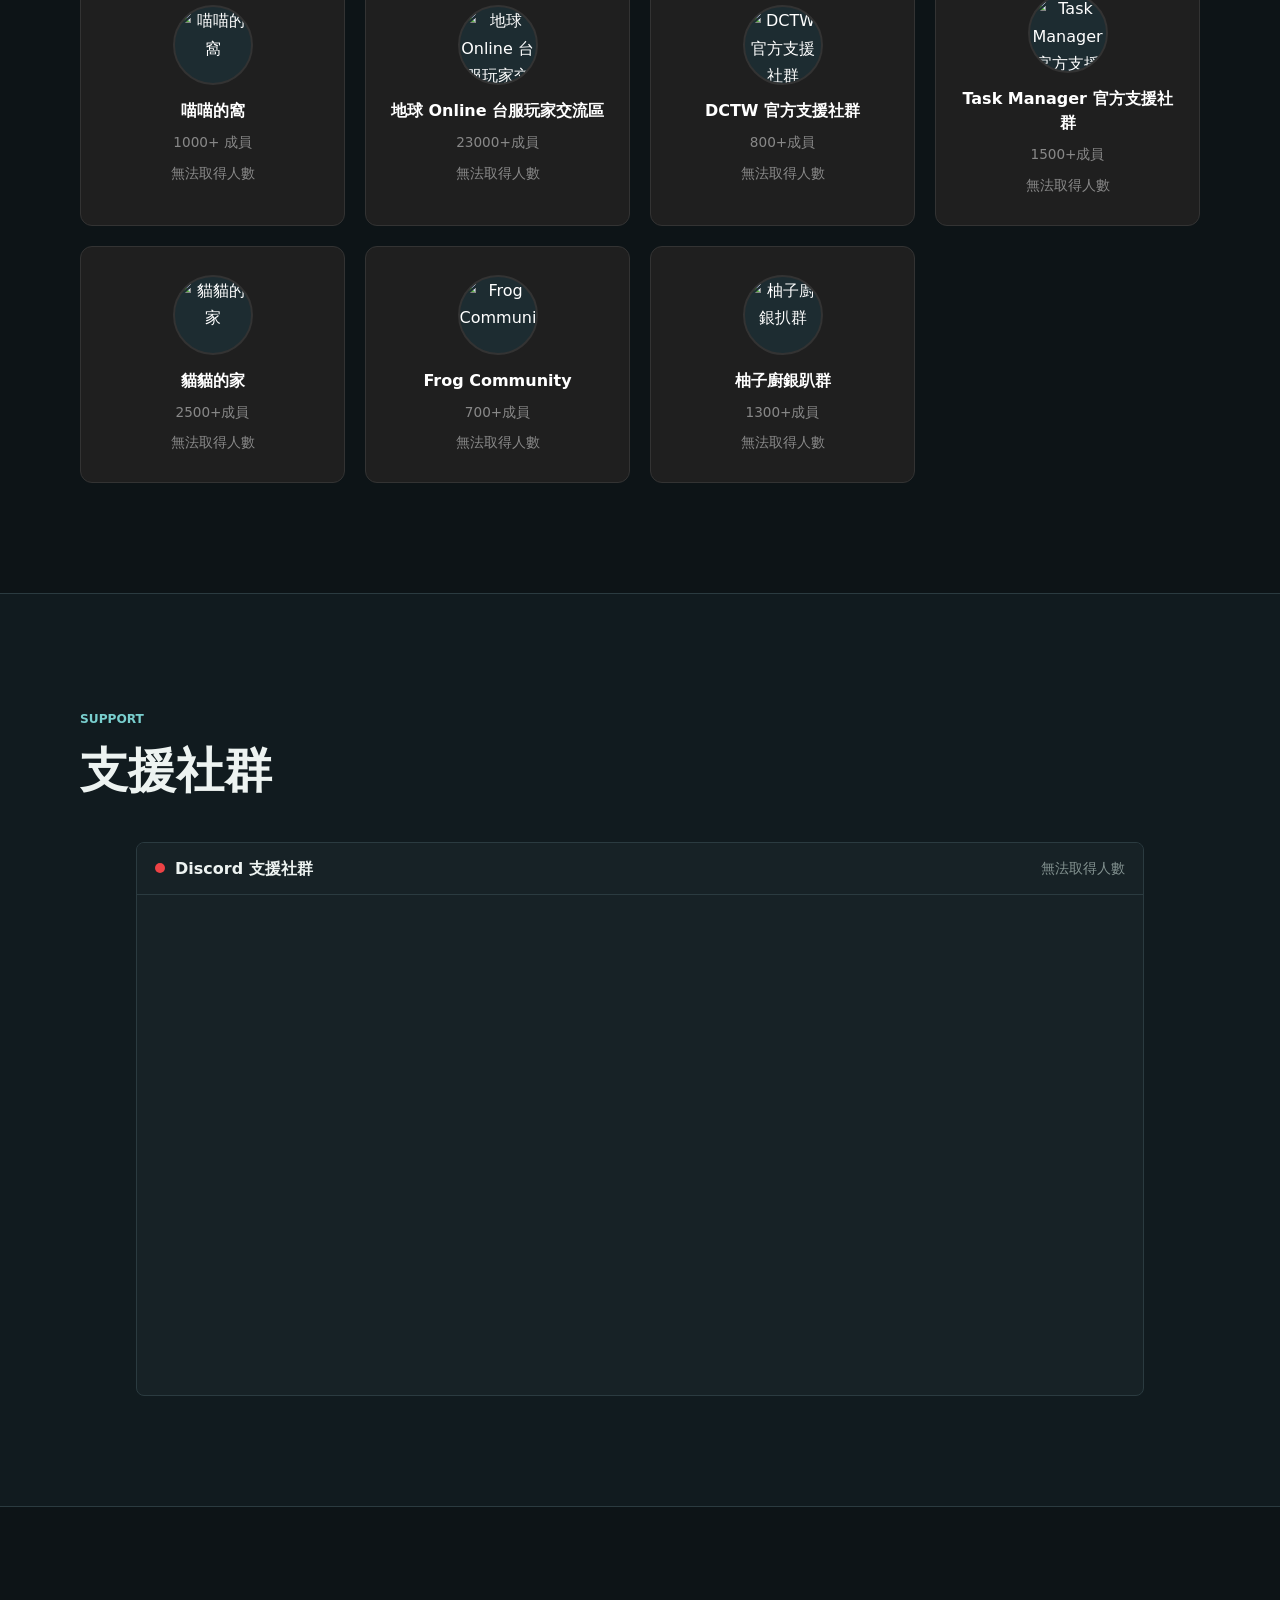
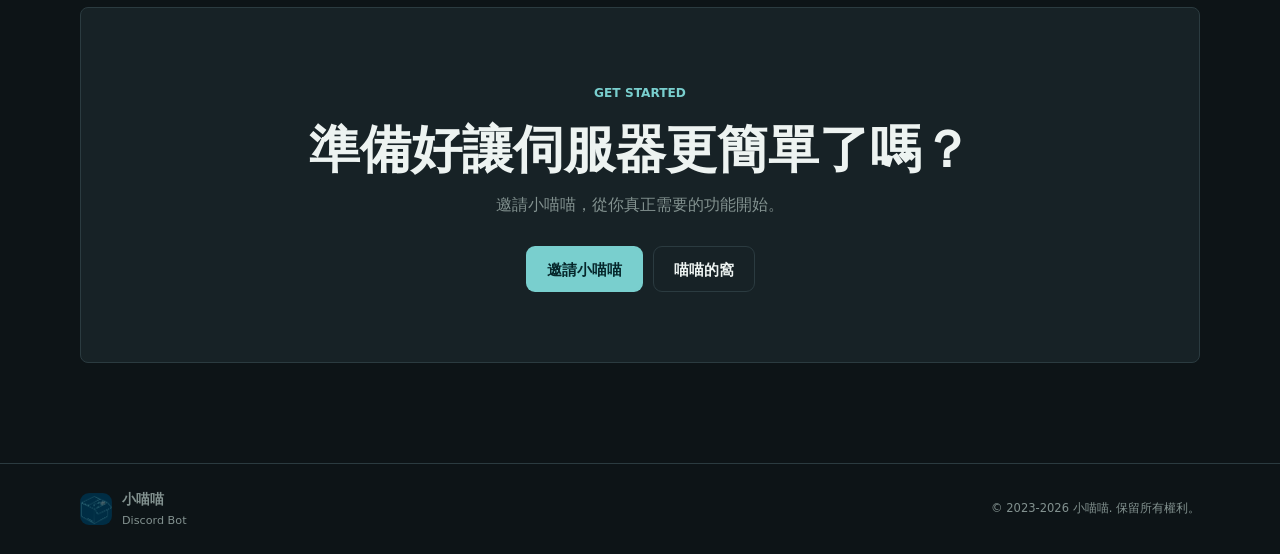
==== commit bf44c22a: "update: auto member online" ====
--- a/index.html
+++ b/index.html
@@ -324,7 +324,8 @@
             </div>
 
             <strong>喵喵的窩</strong>
-            <span>900+ 成員</span>
+            <span class="community-count">1000+ 成員</span>
+            <span class="community-online" data-guild-id="1061475265924038758">載入中…</span>
           </a>
 
           <a class="community-card" href="https://discord.gg/earthonlinetw" target="_blank" rel="noopener">
@@ -334,7 +335,8 @@
                 alt="地球 Online 台服玩家交流區">
             </div>
             <strong>地球 Online 台服玩家交流區</strong>
-            <span>20000+成員</span>
+            <span class="community-count">23000+成員</span>
+            <span class="community-online" data-guild-id="1417448842223161446">載入中…</span>
           </a>
 
           <a class="community-card" href="https://dctw.xyz/support" target="_blank" rel="noopener">
@@ -342,7 +344,8 @@
               <img src="https://dctw.xyz/icon.png" alt="DCTW 官方支援社群">
             </div>
             <strong>DCTW 官方支援社群</strong>
-            <span>800+成員</span>
+            <span class="community-count">800+成員</span>
+            <span class="community-online" data-guild-id="1409823952250998796">載入中…</span>
           </a>
 
           <a class="community-card" href="https://dctw.xyz/invite/s/1028557693801209871/" target="_blank"
@@ -351,7 +354,8 @@
               <img src="https://bot.taicoolah.com/icon.png" alt="Task Manager 官方支援社群">
             </div>
             <strong>Task Manager 官方支援社群</strong>
-            <span>1300+成員</span>
+            <span class="community-count">1500+成員</span>
+            <span class="community-online" data-guild-id="1028557693801209871">載入中…</span>
           </a>
 
           <a class="community-card" href="https://discord.gg/Ba6kejMJ6N" target="_blank" rel="noopener">
@@ -359,7 +363,8 @@
               <img src="https://cathome.shop/bot/photo/icon-160.webp" alt="貓貓的家">
             </div>
             <strong>貓貓的家</strong>
-            <span>1700+成員</span>
+            <span class="community-count">2500+成員</span>
+            <span class="community-online" data-guild-id="1284020799216422934">載入中…</span>
           </a>
 
           <a class="community-card" href="https://discord.gg/xNFpR9PgSP" target="_blank" rel="noopener">
@@ -368,7 +373,8 @@
                 alt="Frog Community">
             </div>
             <strong>Frog Community</strong>
-            <span>300+成員</span>
+            <span class="community-count">700+成員</span>
+            <span class="community-online" data-guild-id="1250867666865098833">載入中…</span>
           </a>
 
           <a class="community-card" href="https://discord.gg/nNn8GsF5bA" target="_blank" rel="noopener">
@@ -378,7 +384,8 @@
                 alt="柚子廚銀扒群">
             </div>
             <strong>柚子廚銀趴群</strong>
-            <span>900+成員</span>
+            <span class="community-count">1300+成員</span>
+            <span class="community-online" data-guild-id="1378966069456408657">載入中…</span>
           </a>
 
           <!-- modal card -->
@@ -404,6 +411,11 @@
         </div>
 
         <div class="discord-widget">
+          <div class="discord-widget-info" role="status">
+            <span class="widget-dot" data-widget-dot aria-hidden="true"></span>
+            <span class="widget-label" data-widget-name>Discord 支援社群</span>
+            <span class="widget-online" data-widget-online>載入中…</span>
+          </div>
           <iframe
             src="https://discord.com/widget?id=1061475265924038758&theme=dark"
             title="Discord 支援社群"
@@ -453,6 +465,8 @@
 
   <script src="script/redirect.js"></script>
   <script src="script/feedback.js"></script>
+  <script src="script/discord-widget.js"></script>
+  <script src="script/community-widget.js"></script>
 
 </body>
 
--- a/style/index.css
+++ b/style/index.css
@@ -689,6 +689,15 @@
   font-size: .78rem;
 }
 
+.community-count {
+  margin-bottom: 2px;
+}
+
+.community-online {
+  color: var(--accent);
+  font-size: .76rem;
+}
+
 /* Invite */
 
 .invite-section {
@@ -780,6 +789,38 @@
   border: 1px solid var(--border);
   border-radius: var(--radius);
   background: var(--surface);
+}
+
+.discord-widget-info {
+  display: flex;
+  align-items: center;
+  gap: 10px;
+  padding: 12px 18px;
+  border-bottom: 1px solid var(--border);
+  background: var(--surface);
+}
+
+.widget-dot {
+  flex-shrink: 0;
+  width: 10px;
+  height: 10px;
+  border-radius: 50%;
+  background: #57f287;
+}
+
+.widget-dot-error {
+  background: #ed4245;
+}
+
+.widget-label {
+  font-weight: 600;
+  color: var(--text);
+}
+
+.widget-online {
+  margin-left: auto;
+  color: var(--text-muted);
+  font-size: .85rem;
 }
 
 .discord-widget iframe {
